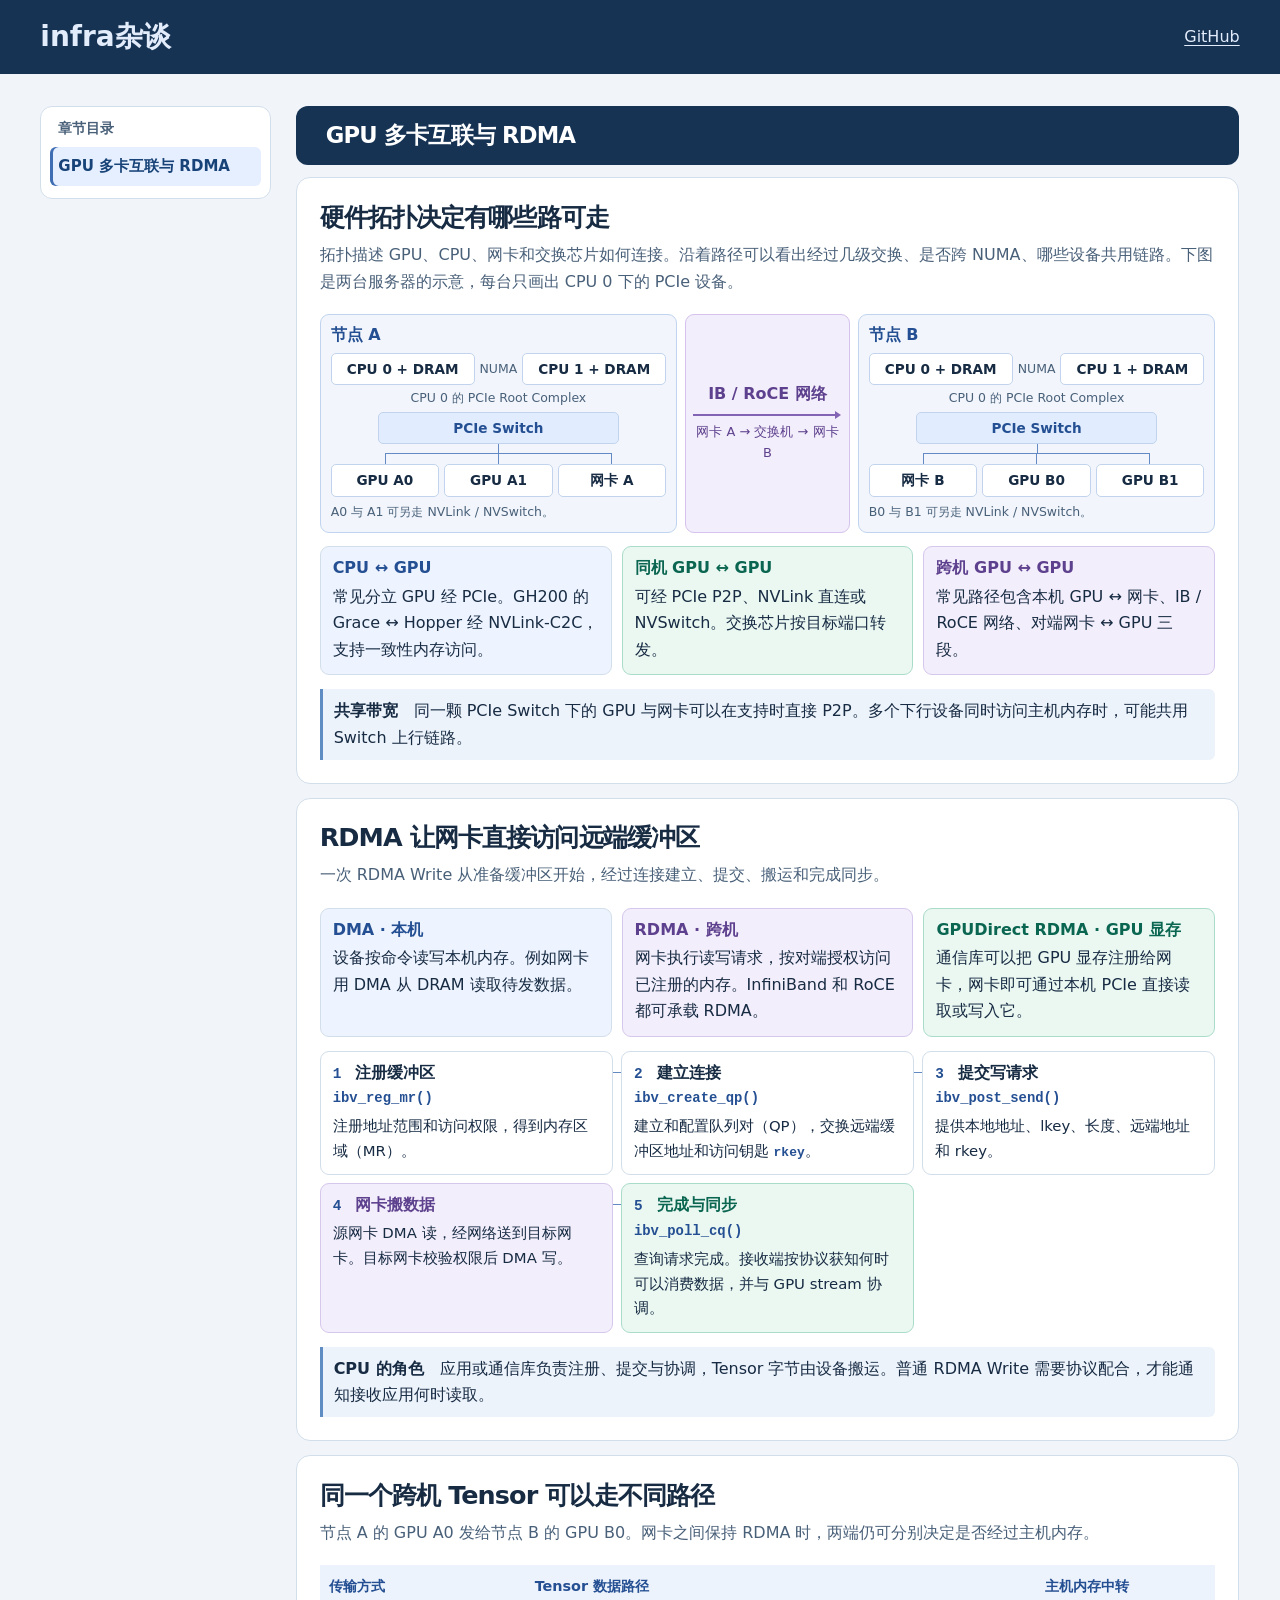
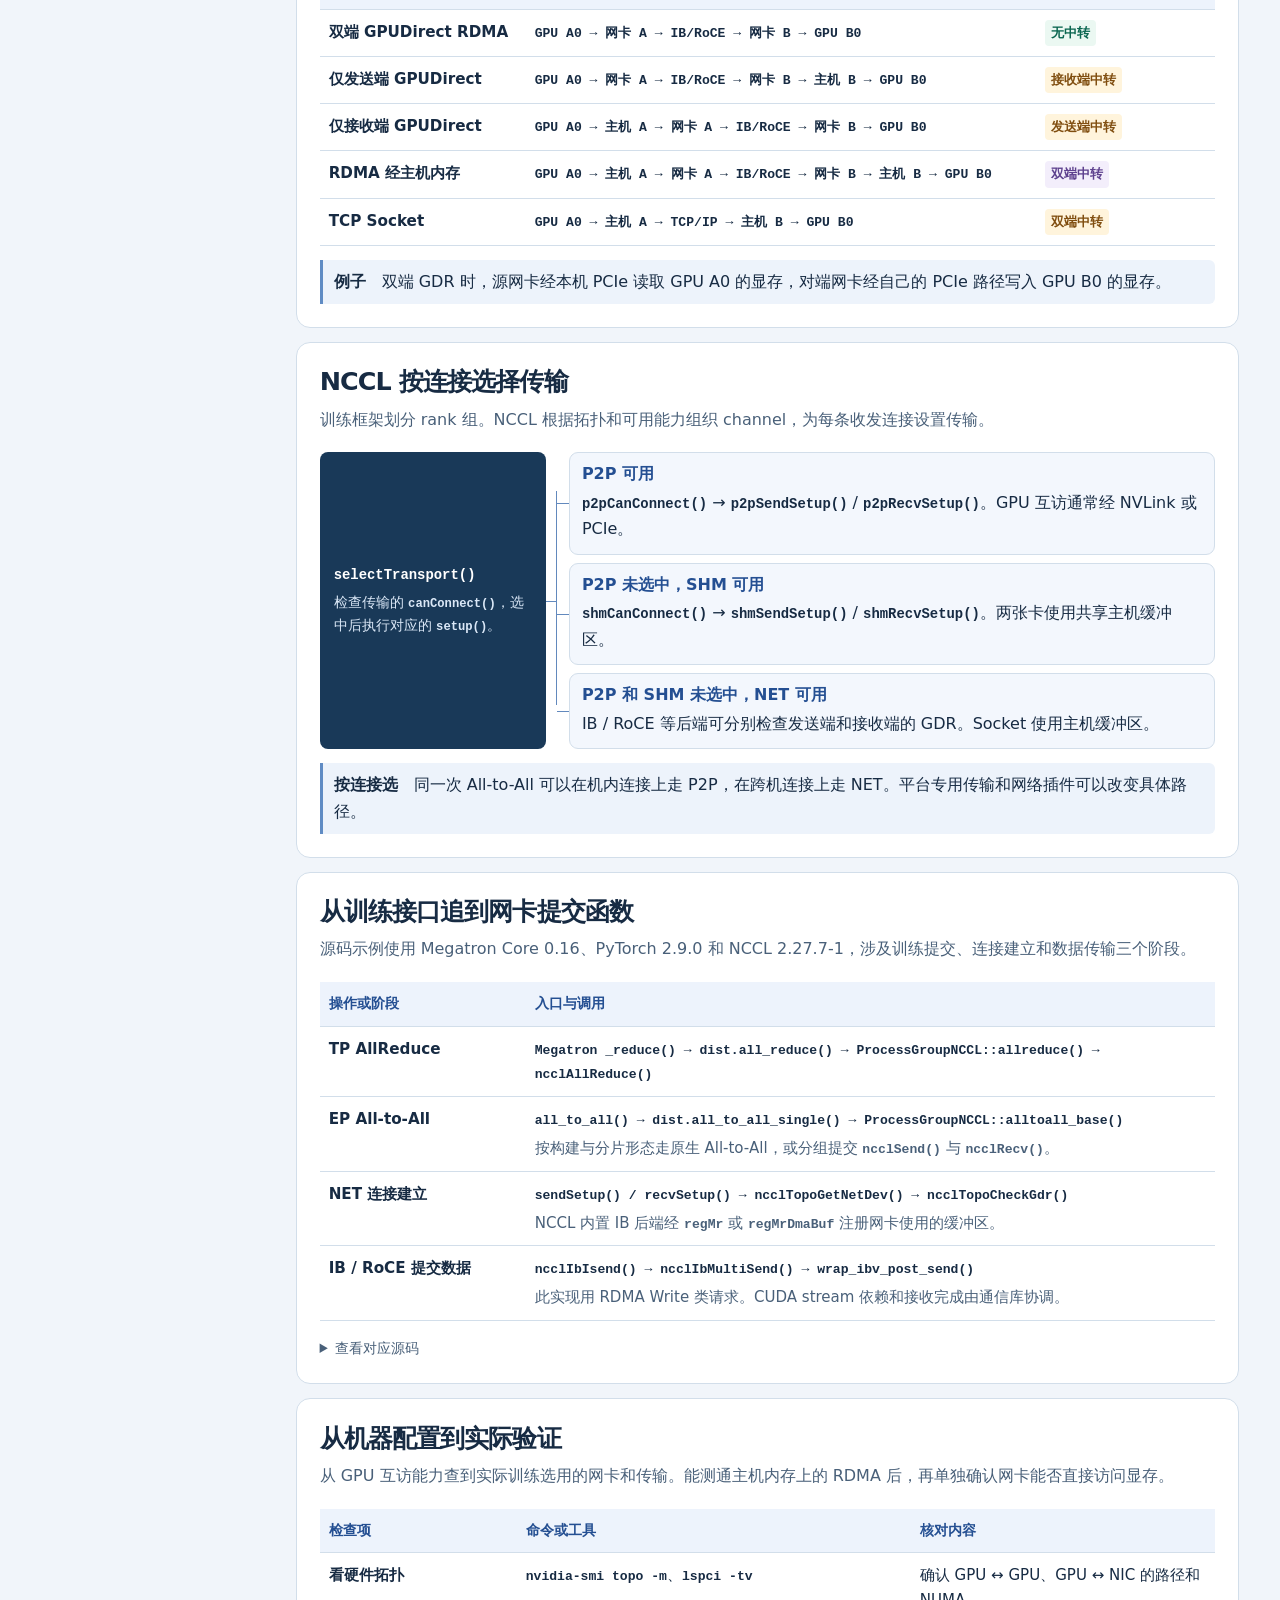
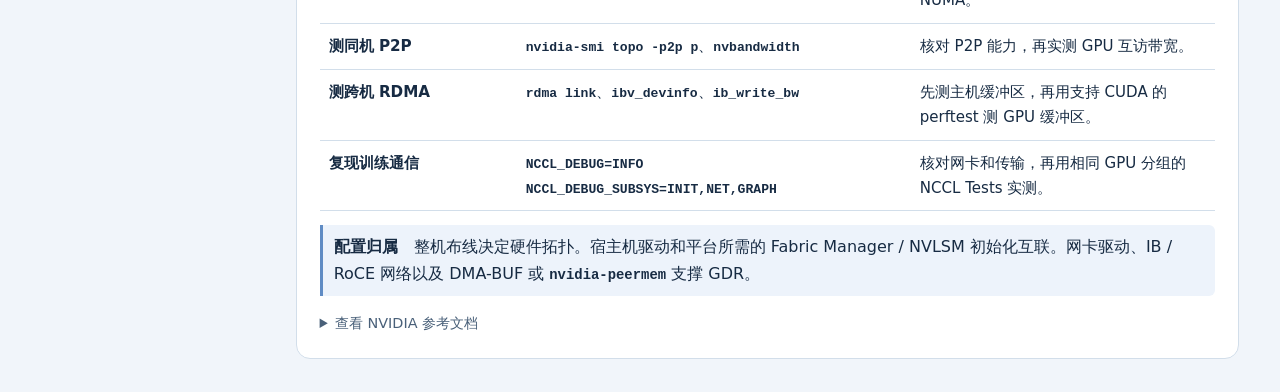
==== index.html @ 96c86335 "Rename the site to infra杂谈" ====
<!doctype html>
<html lang="zh-CN">
<head>
  <meta charset="utf-8">
  <meta name="viewport" content="width=device-width, initial-scale=1">
  <meta name="description" content="infra杂谈，涵盖大模型训练、GPU 通信和系统实现。">
  <meta name="theme-color" content="#163354">
  <title>infra杂谈</title>
  <style>
:root {
  color-scheme: light;
  --ink: #172b43;
  --muted: #496079;
  --paper: #f1f5fa;
  --line: #d2deea;
  --blue: #244f92;
  font-family: Inter, "Noto Sans CJK SC", "PingFang SC", "Microsoft YaHei", system-ui, sans-serif;
}
* { box-sizing: border-box; }
body { margin: 0; background: var(--paper); color: var(--ink); font-size: 16px; line-height: 1.65; }
a { color: var(--blue); text-underline-offset: .2em; }
a:focus-visible { outline: 3px solid #4678ca; outline-offset: 3px; border-radius: 3px; }
.site-header { background: #163354; color: white; }
.header-inner, .layout {
  max-width: 1540px;
  margin: auto;
  padding-inline: clamp(12px, 3.15vw, 52px);
}
.header-inner { display: flex; align-items: center; justify-content: space-between; gap: 12px; padding-block: 14px; }
.header-inner a { color: #e2ecfb; }
.site-name { font-size: clamp(1.2rem, 2.4vw, 1.75rem); font-weight: 750; text-decoration: none; }
.layout {
  display: grid;
  grid-template-columns: clamp(155px, 18vw, 250px) minmax(0, 1fr);
  align-items: start;
  gap: clamp(10px, 2vw, 30px);
  padding-block: clamp(14px, 2.5vw, 32px);
}
aside { position: sticky; top: 16px; min-width: 0; max-height: calc(100dvh - 32px); overflow-y: auto; }
.catalog { padding: 12px 9px; background: white; border: 1px solid var(--line); border-radius: 12px; }
.catalog h1 { color: var(--muted); font-size: .875rem; margin: 0 8px 8px; line-height: 1.4; }
.catalog ul { list-style: none; margin: 0; padding: 0; }
.catalog li + li { margin-top: 4px; }
.catalog a { display: block; padding: 7px 8px; border-radius: 6px; color: var(--ink); font-size: .94rem; font-weight: 650; text-decoration: none; overflow-wrap: anywhere; }
.catalog a:hover { background: #f0f4fa; }
.catalog a[aria-current="page"] { color: #174378; background: #e6efff; box-shadow: inset 3px 0 #3e6db3; }
main { min-width: 0; }
iframe { display: block; width: 100%; height: 75vh; min-height: 440px; border: 0; }
@media (max-width: 570px) {
  .layout { grid-template-columns: clamp(90px, 25vw, 130px) minmax(0, 1fr); gap: 8px; padding-inline: 9px; }
  .catalog { padding: 7px 4px; border-radius: 8px; }
  .catalog h1 { margin-inline: 4px; }
  .catalog a { padding-inline: 5px; font-size: .78rem; }
}
  </style>
</head>
<body>
  <header class="site-header">
    <div class="header-inner">
      <a class="site-name" href="./">infra杂谈</a>
      <a href="https://github.com/jiaqiw09">GitHub</a>
    </div>
  </header>
  <div class="layout">
    <aside>
      <nav class="catalog" aria-labelledby="catalog-title">
        <h1 id="catalog-title">章节目录</h1>
        <ul>
          <li><a href="./notes/gpu-rdma/" data-chapter="gpu-rdma" target="chapter-content">GPU 多卡互联与 RDMA</a></li>
        </ul>
      </nav>
    </aside>
    <main aria-label="章节内容">
      <iframe name="chapter-content" title="章节内容"></iframe>
      <noscript><p>选择左侧章节打开内容。</p></noscript>
    </main>
  </div>
  <script>
    const chapterLinks = [...document.querySelectorAll(".catalog a[data-chapter]")];
    const frame = document.querySelector('iframe[name="chapter-content"]');
    let displayedUrl;
    const resize = new ResizeObserver(() => {
      const body = frame.contentDocument?.body;
      if (body) {
        frame.style.height = Math.ceil(body.getBoundingClientRect().height) + "px";
      }
    });

    frame.addEventListener("load", () => {
      resize.disconnect();
      const body = frame.contentDocument?.body;
      if (body) {
        resize.observe(body);
      }
    });

    function showChapter() {
      const requested = new URLSearchParams(location.search).get("chapter");
      const selected = chapterLinks.find(link => link.dataset.chapter === requested) ?? chapterLinks[0];
      if (!selected) {
        return;
      }
      for (const link of chapterLinks) {
        if (link === selected) {
          link.setAttribute("aria-current", "page");
        } else {
          link.removeAttribute("aria-current");
        }
      }
      frame.title = selected.textContent.trim();
      if (displayedUrl !== selected.href) {
        displayedUrl = selected.href;
        frame.contentWindow.location.replace(displayedUrl);
      }
    }

    for (const link of chapterLinks) {
      link.addEventListener("click", event => {
        if (event.button !== 0 || event.altKey || event.ctrlKey || event.metaKey || event.shiftKey) {
          return;
        }
        event.preventDefault();
        const url = new URL(location.href);
        if (url.searchParams.get("chapter") !== link.dataset.chapter) {
          url.searchParams.set("chapter", link.dataset.chapter);
          history.pushState(null, "", url);
        }
        showChapter();
        window.scrollTo(0, 0);
      });
    }
    window.addEventListener("popstate", showChapter);
    showChapter();
  </script>
</body>
</html>
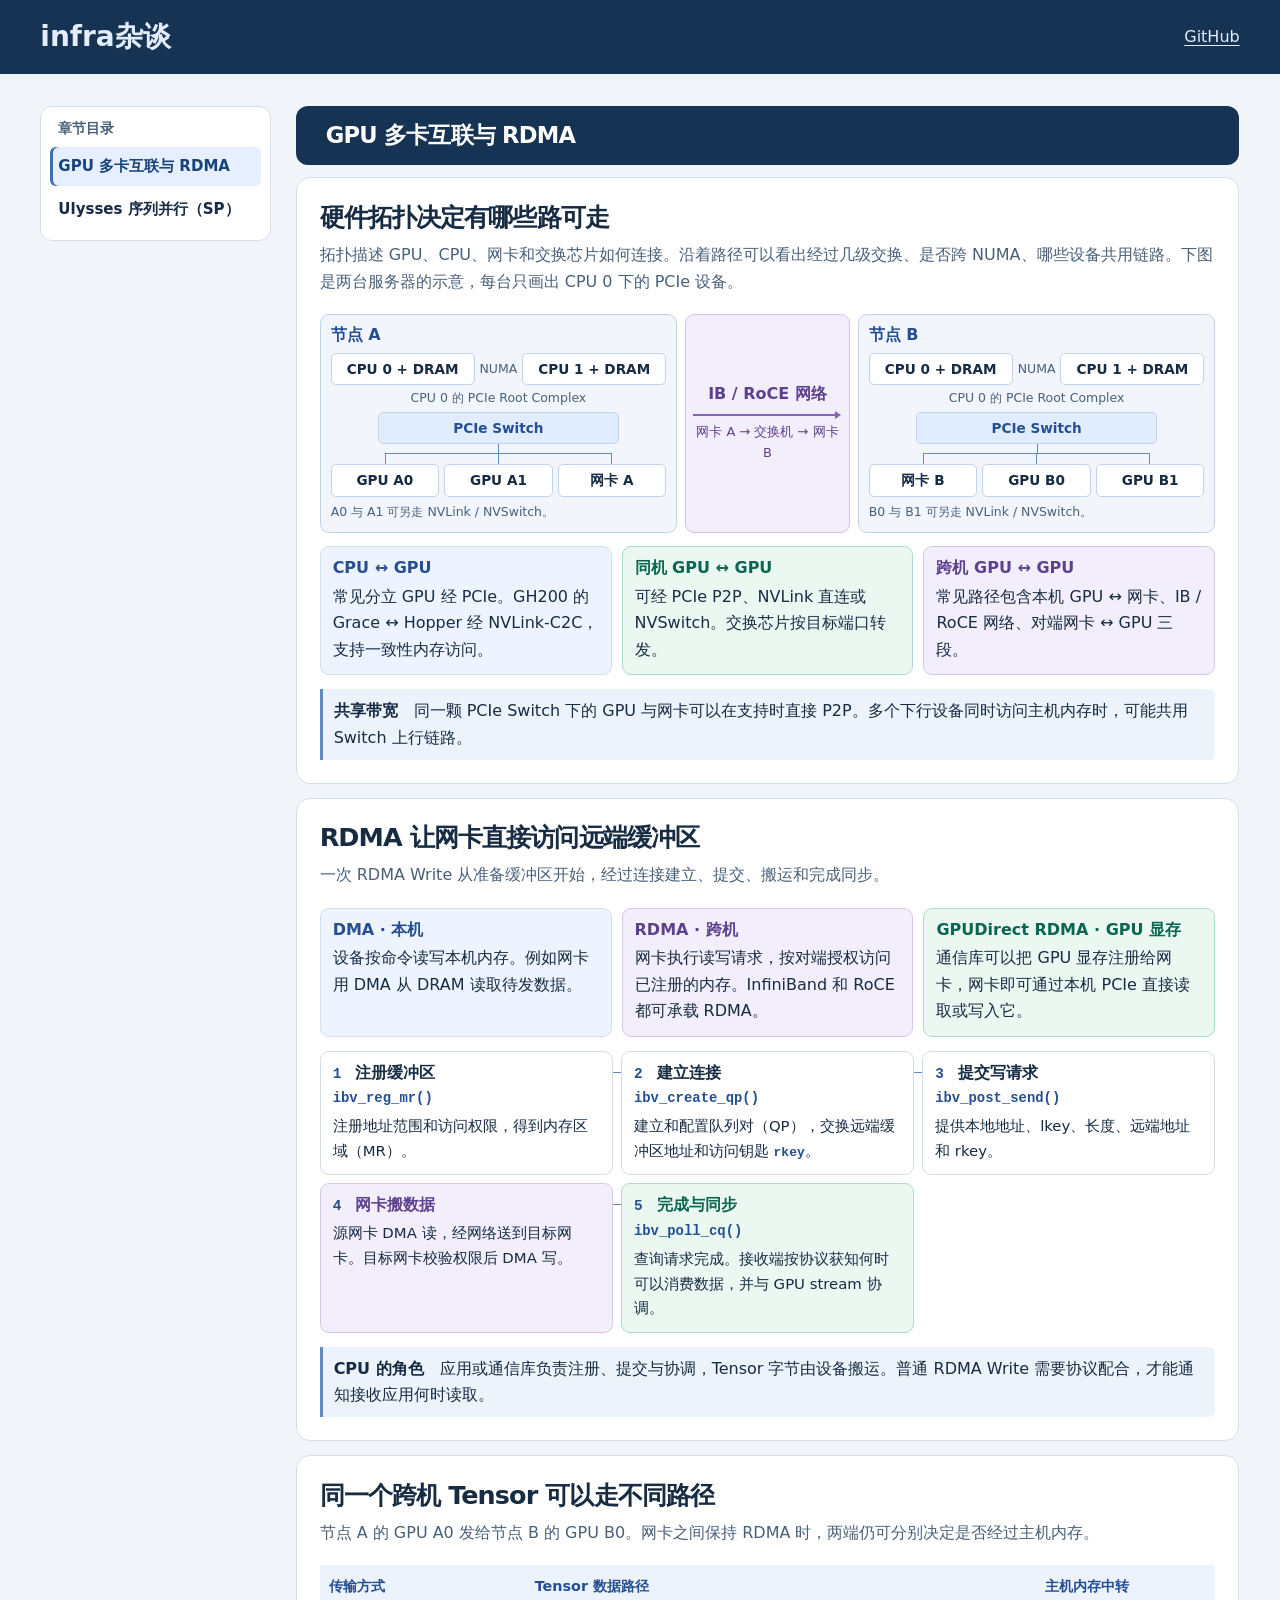
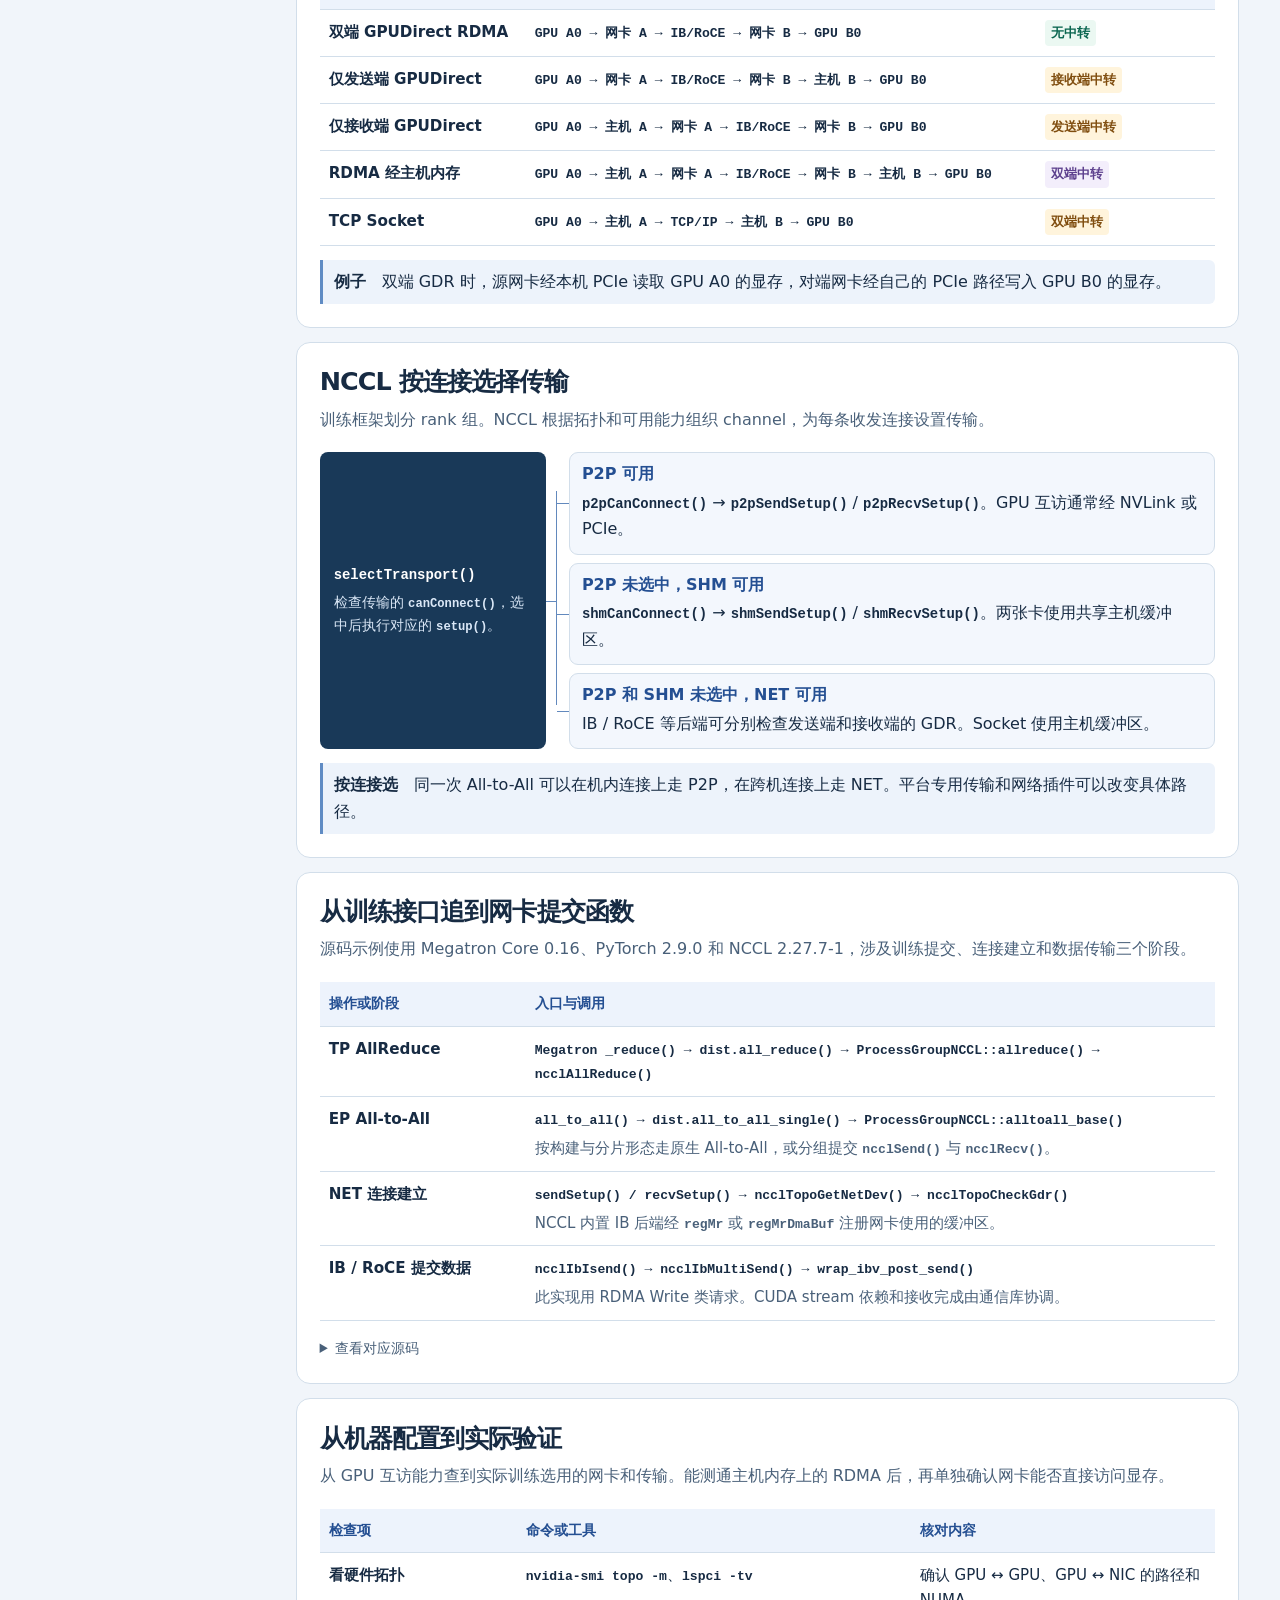
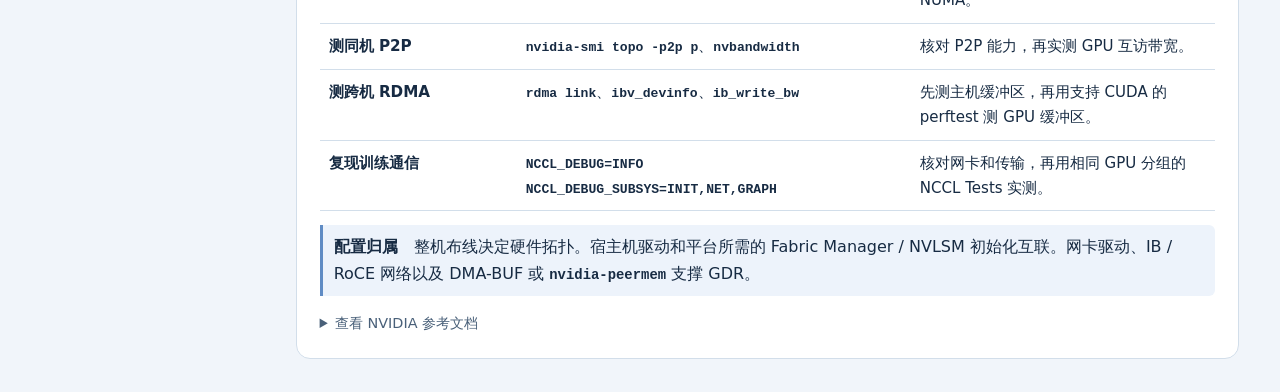
==== commit 1c2c866d: "Add Ulysses sequence parallelism flowchart" ====
--- a/index.html
+++ b/index.html
@@ -67,6 +67,7 @@
         <h1 id="catalog-title">章节目录</h1>
         <ul>
           <li><a href="./notes/gpu-rdma/" data-chapter="gpu-rdma" target="chapter-content">GPU 多卡互联与 RDMA</a></li>
+          <li><a href="./notes/ulysses-sp/" data-chapter="ulysses-sp" target="chapter-content">Ulysses 序列并行（SP）</a></li>
         </ul>
       </nav>
     </aside>
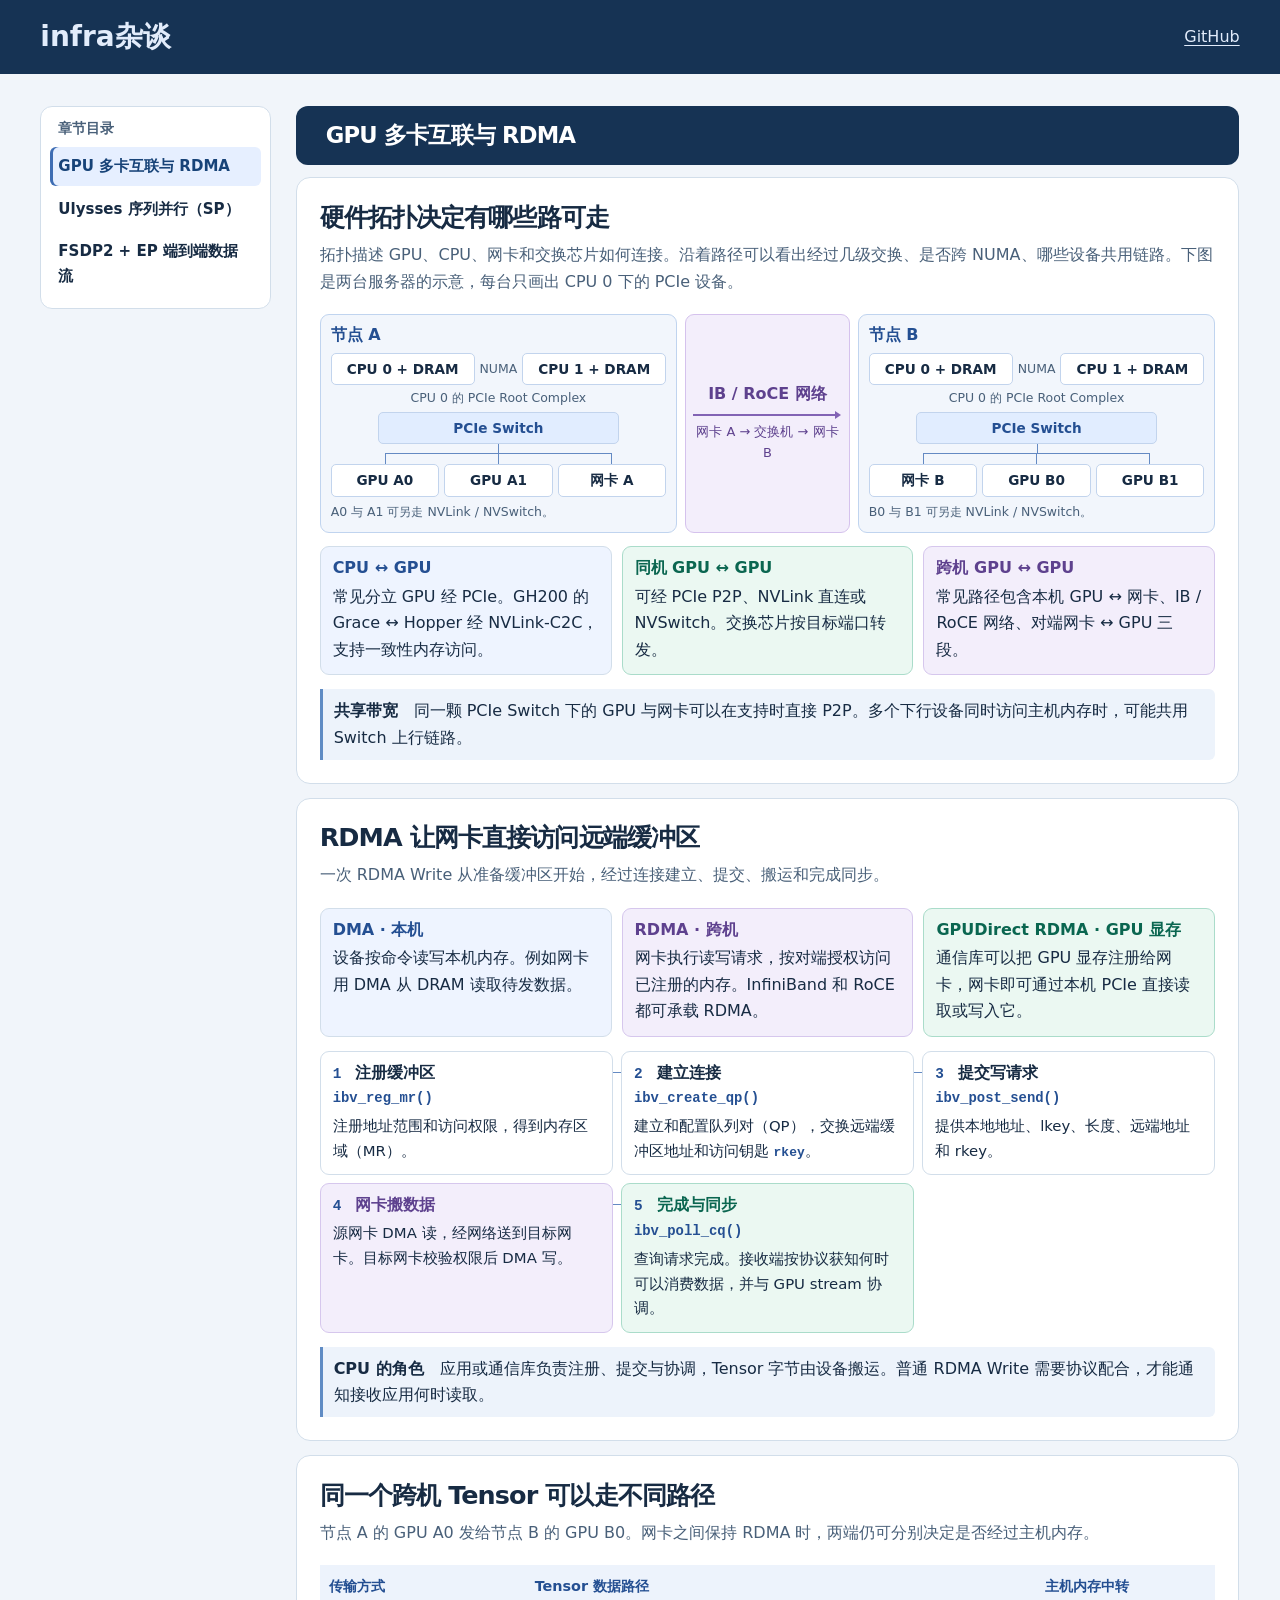
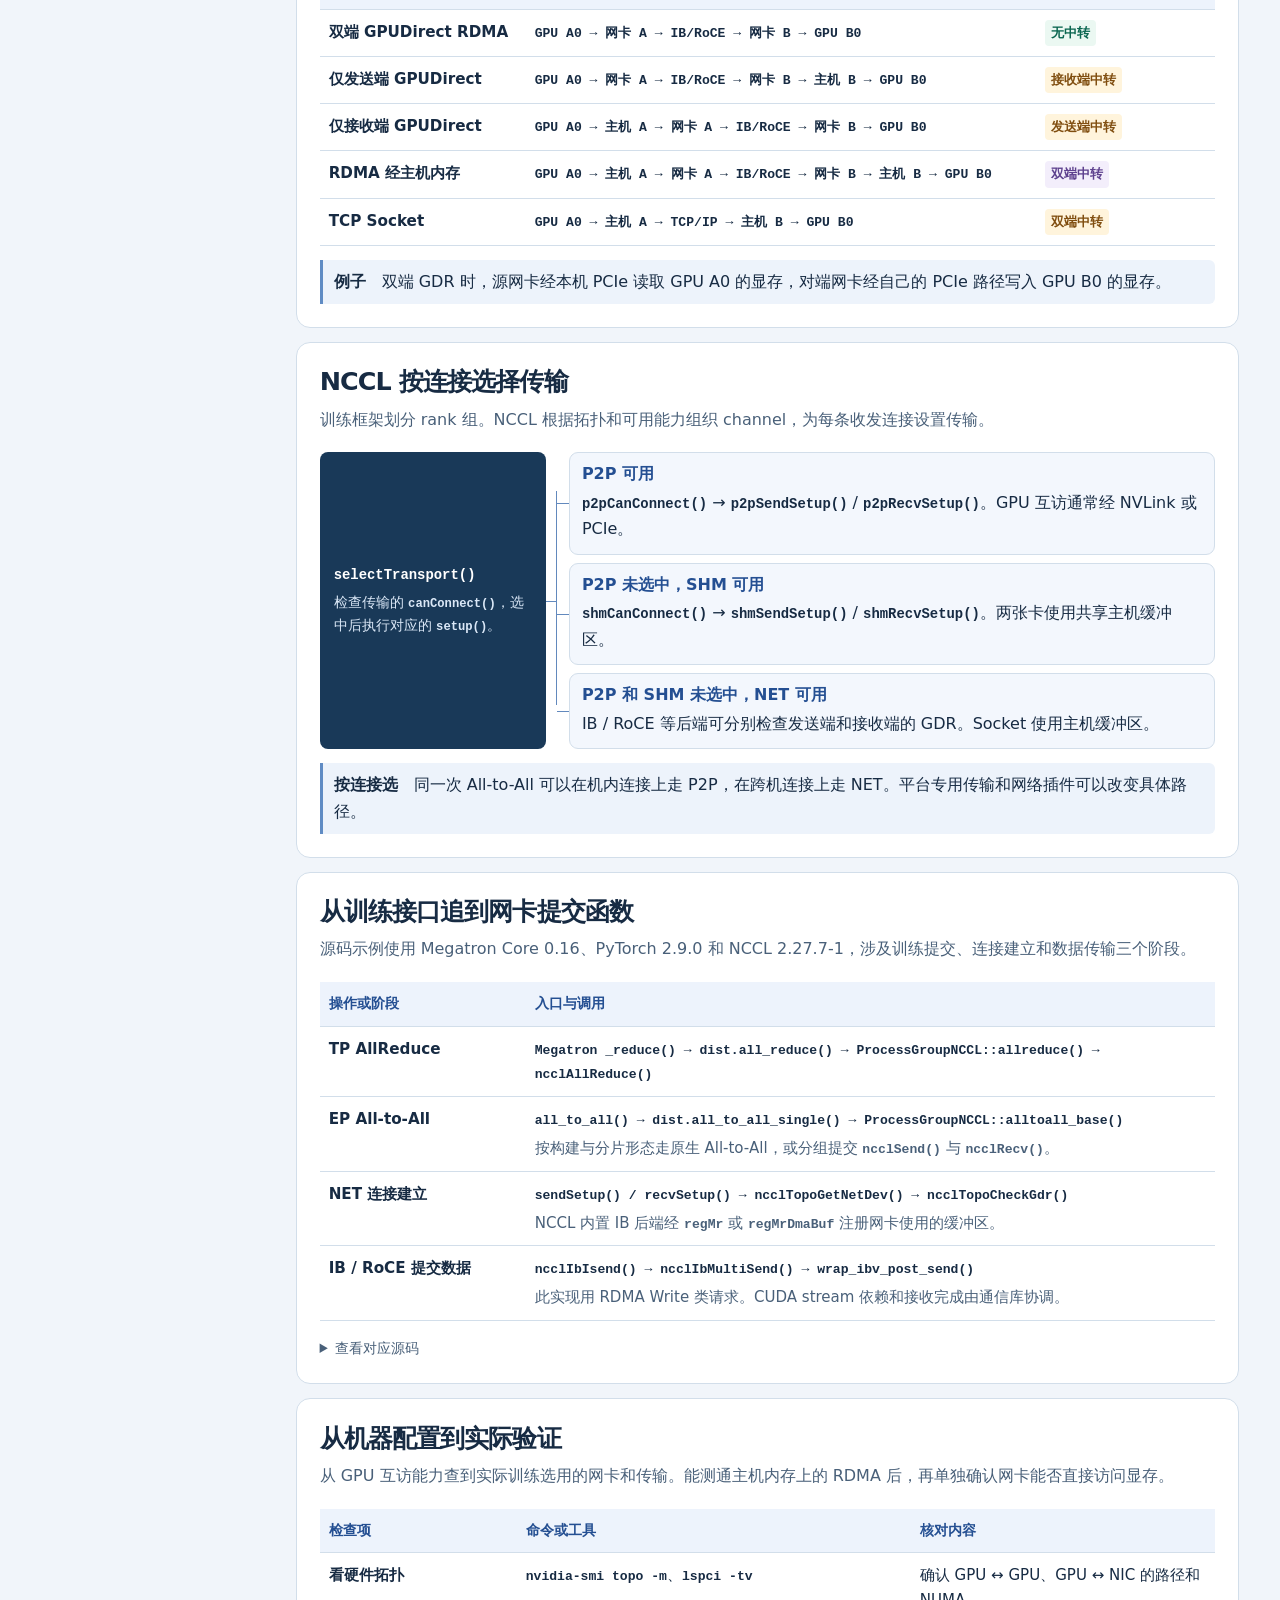
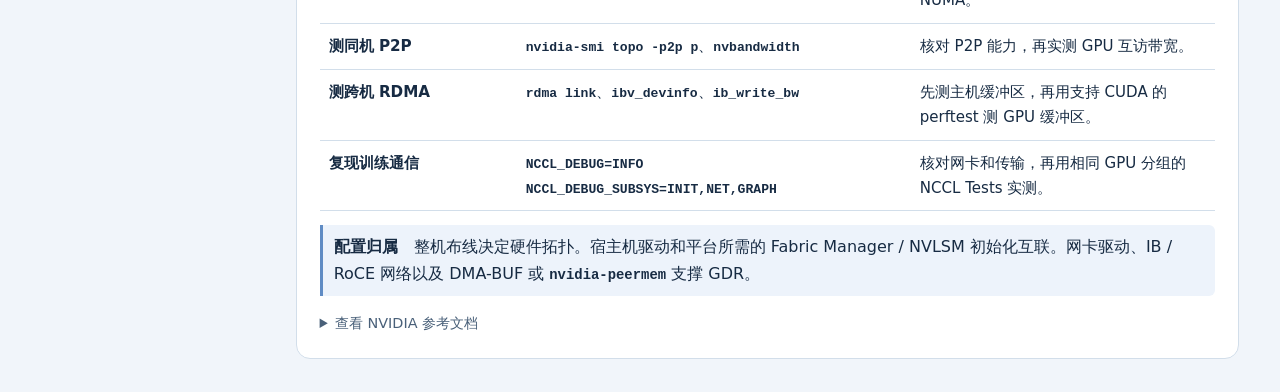
==== commit c3b31086: "Add FSDP2 and expert parallelism data flow diagram" ====
--- a/index.html
+++ b/index.html
@@ -68,6 +68,7 @@
         <ul>
           <li><a href="./notes/gpu-rdma/" data-chapter="gpu-rdma" target="chapter-content">GPU 多卡互联与 RDMA</a></li>
           <li><a href="./notes/ulysses-sp/" data-chapter="ulysses-sp" target="chapter-content">Ulysses 序列并行（SP）</a></li>
+          <li><a href="./notes/fsdp2-ep/" data-chapter="fsdp2-ep" target="chapter-content">FSDP2 + EP 端到端数据流</a></li>
         </ul>
       </nav>
     </aside>
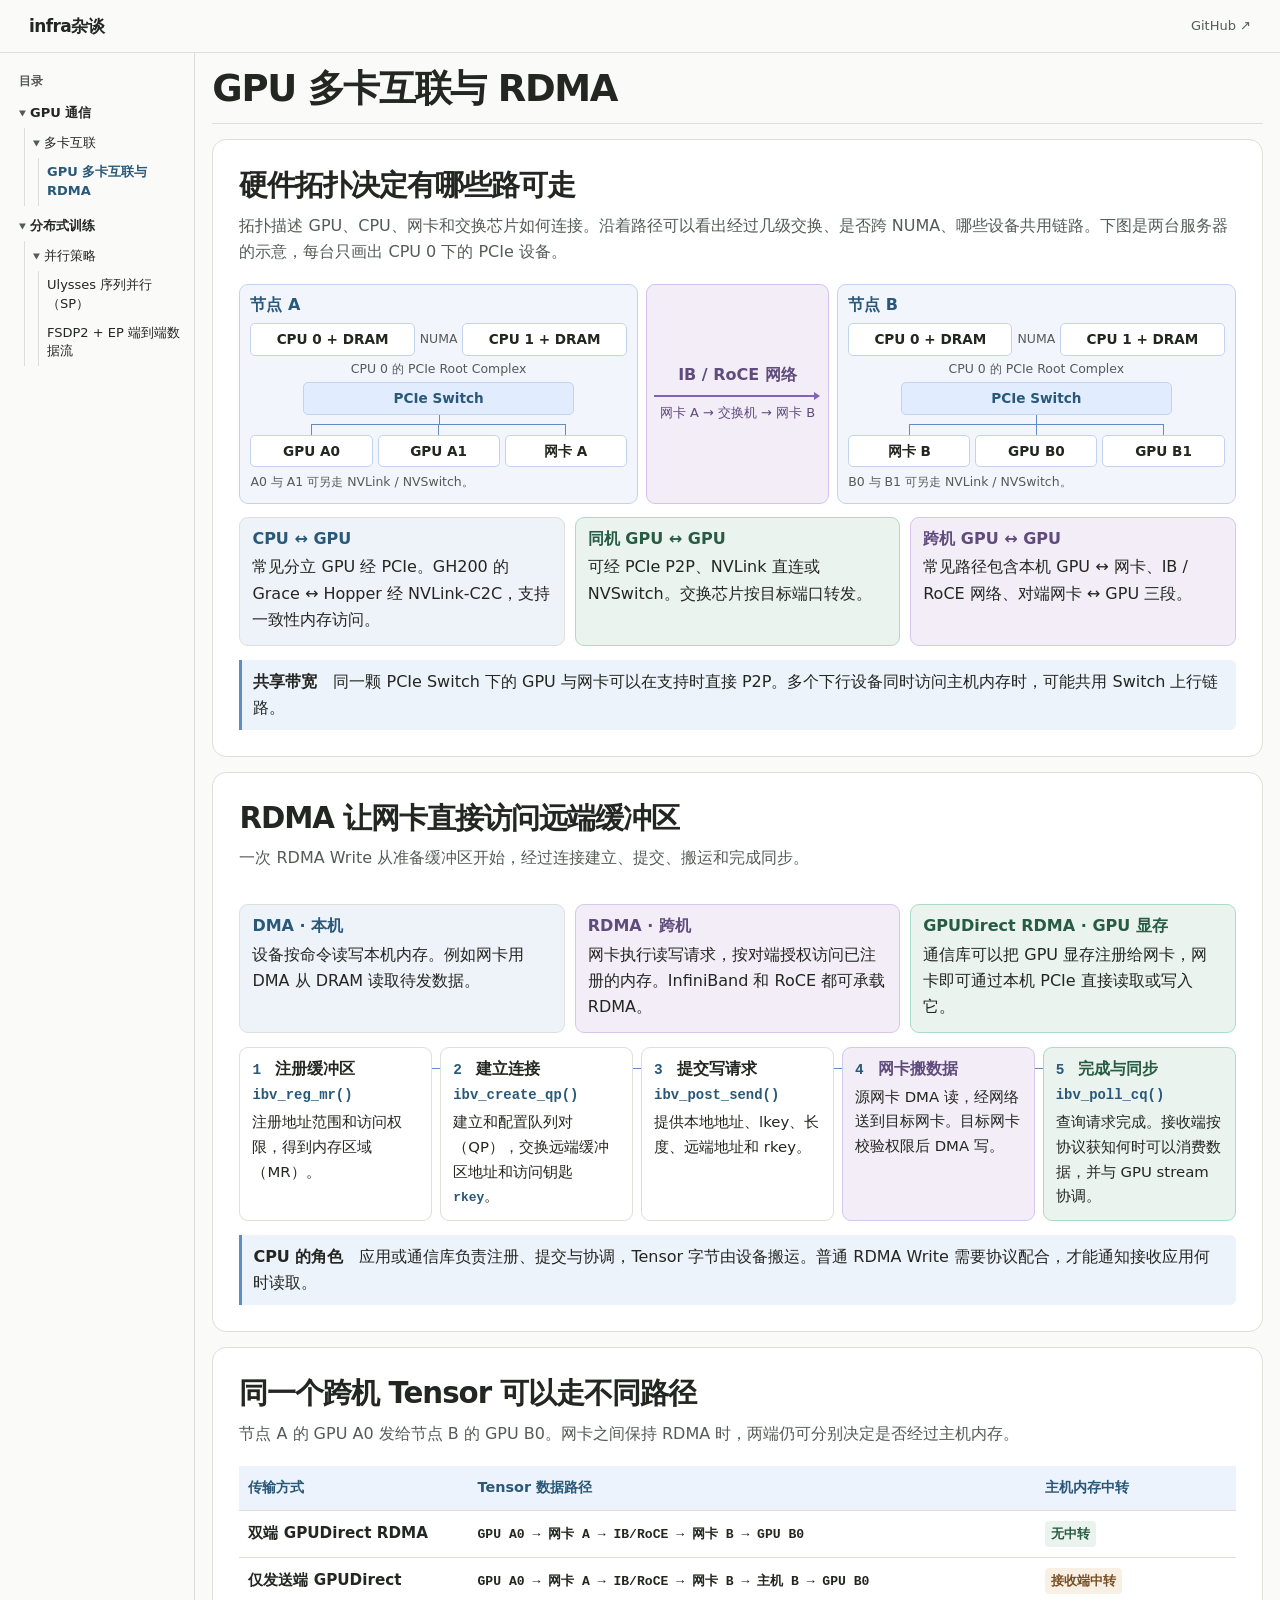
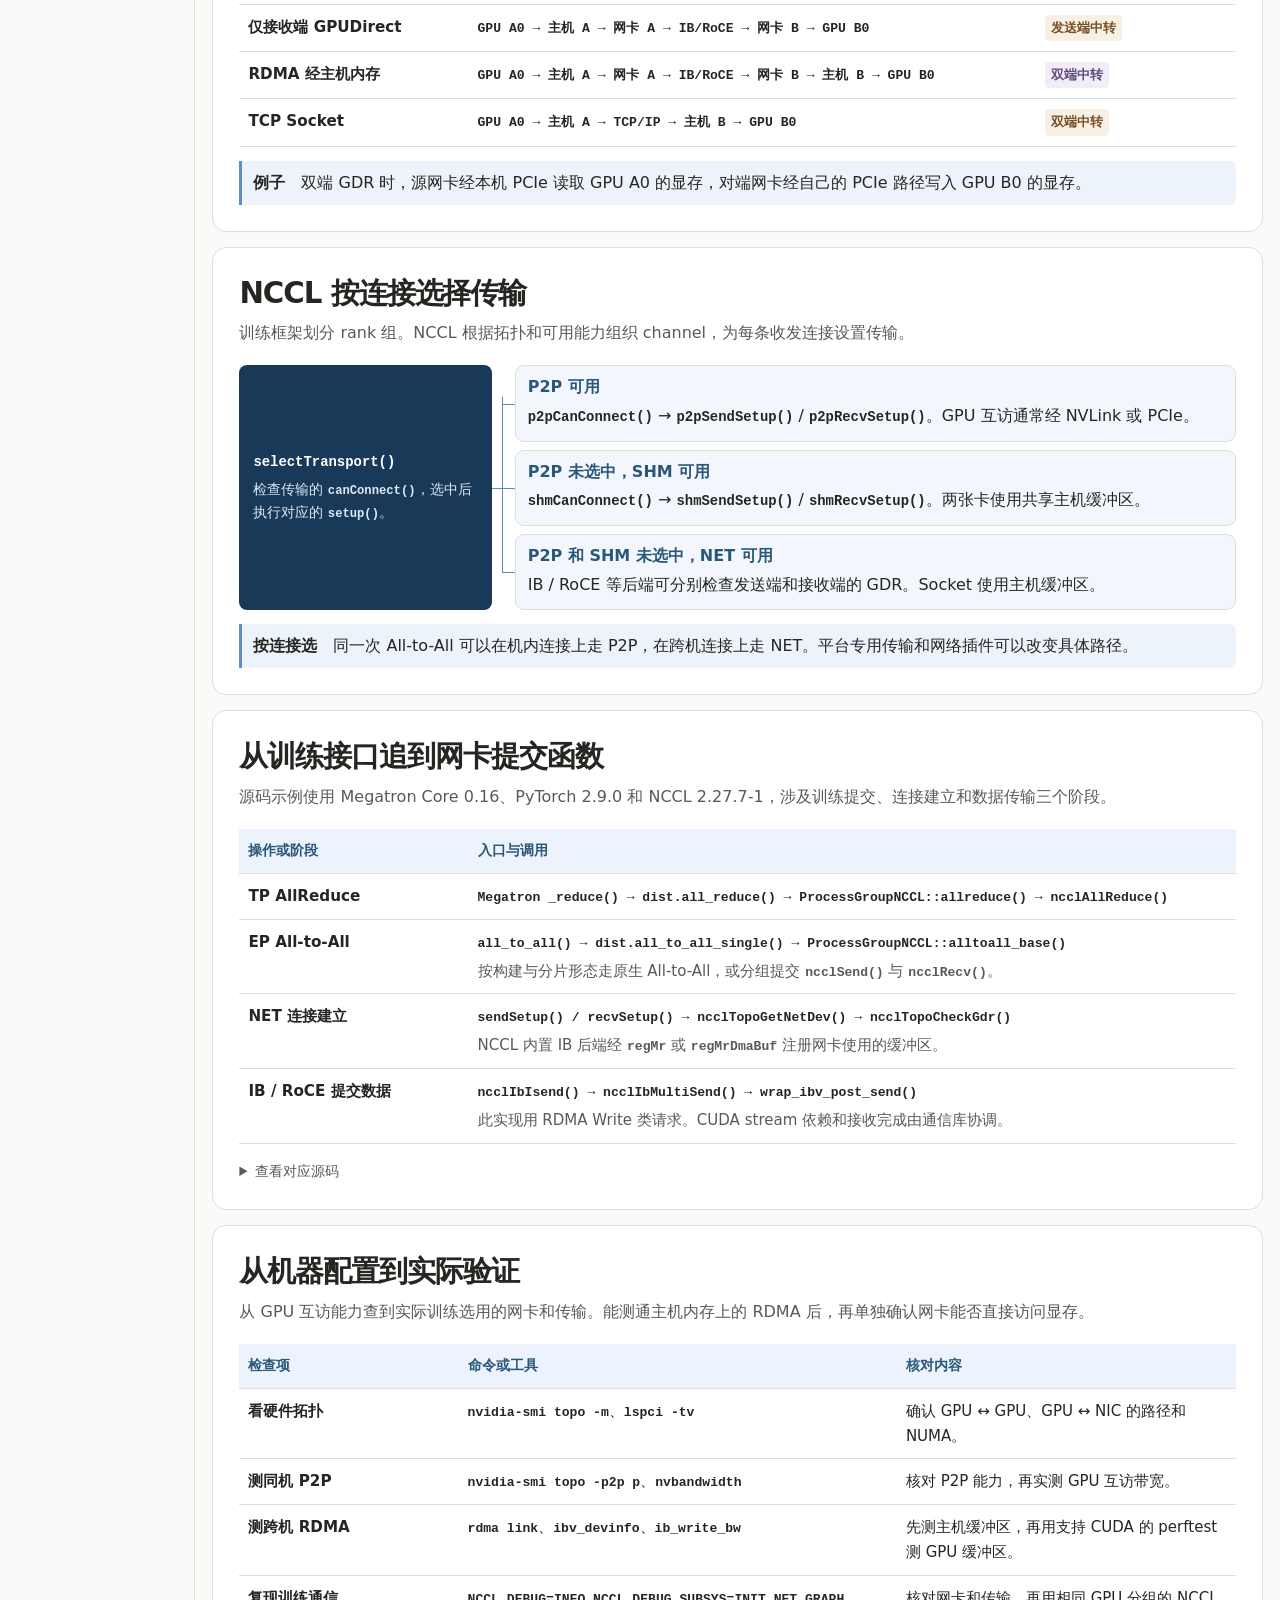
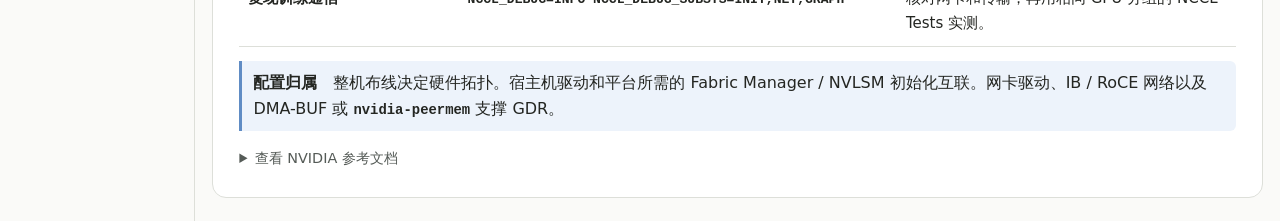
==== commit 59573e69: "Refresh the infra notes reader and diagram skill" ====
--- a/index.html
+++ b/index.html
@@ -4,83 +4,53 @@
   <meta charset="utf-8">
   <meta name="viewport" content="width=device-width, initial-scale=1">
   <meta name="description" content="infra杂谈，涵盖大模型训练、GPU 通信和系统实现。">
-  <meta name="theme-color" content="#163354">
+  <meta name="theme-color" content="#fafaf8">
   <title>infra杂谈</title>
-  <style>
-:root {
-  color-scheme: light;
-  --ink: #172b43;
-  --muted: #496079;
-  --paper: #f1f5fa;
-  --line: #d2deea;
-  --blue: #244f92;
-  font-family: Inter, "Noto Sans CJK SC", "PingFang SC", "Microsoft YaHei", system-ui, sans-serif;
-}
-* { box-sizing: border-box; }
-body { margin: 0; background: var(--paper); color: var(--ink); font-size: 16px; line-height: 1.65; }
-a { color: var(--blue); text-underline-offset: .2em; }
-a:focus-visible { outline: 3px solid #4678ca; outline-offset: 3px; border-radius: 3px; }
-.site-header { background: #163354; color: white; }
-.header-inner, .layout {
-  max-width: 1540px;
-  margin: auto;
-  padding-inline: clamp(12px, 3.15vw, 52px);
-}
-.header-inner { display: flex; align-items: center; justify-content: space-between; gap: 12px; padding-block: 14px; }
-.header-inner a { color: #e2ecfb; }
-.site-name { font-size: clamp(1.2rem, 2.4vw, 1.75rem); font-weight: 750; text-decoration: none; }
-.layout {
-  display: grid;
-  grid-template-columns: clamp(155px, 18vw, 250px) minmax(0, 1fr);
-  align-items: start;
-  gap: clamp(10px, 2vw, 30px);
-  padding-block: clamp(14px, 2.5vw, 32px);
-}
-aside { position: sticky; top: 16px; min-width: 0; max-height: calc(100dvh - 32px); overflow-y: auto; }
-.catalog { padding: 12px 9px; background: white; border: 1px solid var(--line); border-radius: 12px; }
-.catalog h1 { color: var(--muted); font-size: .875rem; margin: 0 8px 8px; line-height: 1.4; }
-.catalog ul { list-style: none; margin: 0; padding: 0; }
-.catalog li + li { margin-top: 4px; }
-.catalog a { display: block; padding: 7px 8px; border-radius: 6px; color: var(--ink); font-size: .94rem; font-weight: 650; text-decoration: none; overflow-wrap: anywhere; }
-.catalog a:hover { background: #f0f4fa; }
-.catalog a[aria-current="page"] { color: #174378; background: #e6efff; box-shadow: inset 3px 0 #3e6db3; }
-main { min-width: 0; }
-iframe { display: block; width: 100%; height: 75vh; min-height: 440px; border: 0; }
-@media (max-width: 570px) {
-  .layout { grid-template-columns: clamp(90px, 25vw, 130px) minmax(0, 1fr); gap: 8px; padding-inline: 9px; }
-  .catalog { padding: 7px 4px; border-radius: 8px; }
-  .catalog h1 { margin-inline: 4px; }
-  .catalog a { padding-inline: 5px; font-size: .78rem; }
-}
-  </style>
+  <link rel="stylesheet" href="./assets/reader.css">
 </head>
-<body>
-  <header class="site-header">
-    <div class="header-inner">
+<body class="reader-home">
+  <header class="reader-header">
+    <div class="reader-header-inner">
       <a class="site-name" href="./">infra杂谈</a>
-      <a href="https://github.com/jiaqiw09">GitHub</a>
+      <a href="https://github.com/jiaqiw09">GitHub ↗</a>
     </div>
   </header>
-  <div class="layout">
-    <aside>
-      <nav class="catalog" aria-labelledby="catalog-title">
-        <h1 id="catalog-title">章节目录</h1>
-        <ul>
-          <li><a href="./notes/gpu-rdma/" data-chapter="gpu-rdma" target="chapter-content">GPU 多卡互联与 RDMA</a></li>
-          <li><a href="./notes/ulysses-sp/" data-chapter="ulysses-sp" target="chapter-content">Ulysses 序列并行（SP）</a></li>
-          <li><a href="./notes/fsdp2-ep/" data-chapter="fsdp2-ep" target="chapter-content">FSDP2 + EP 端到端数据流</a></li>
-        </ul>
+  <div class="reader-layout">
+    <details class="reader-sidebar" open>
+      <summary class="reader-toggle">目录</summary>
+      <nav class="catalog" aria-label="文件目录">
+        <h1>目录</h1>
+        <details open>
+          <summary>GPU 通信</summary>
+          <details class="branch" open>
+            <summary>多卡互联</summary>
+            <ul class="branch">
+              <li><a href="./notes/gpu-rdma/" data-chapter="gpu-rdma" target="chapter-content" aria-current="page">GPU 多卡互联与 RDMA</a></li>
+            </ul>
+          </details>
+        </details>
+        <details open>
+          <summary>分布式训练</summary>
+          <details class="branch" open>
+            <summary>并行策略</summary>
+            <ul class="branch">
+              <li><a href="./notes/ulysses-sp/" data-chapter="ulysses-sp" target="chapter-content">Ulysses 序列并行（SP）</a></li>
+              <li><a href="./notes/fsdp2-ep/" data-chapter="fsdp2-ep" target="chapter-content">FSDP2 + EP 端到端数据流</a></li>
+            </ul>
+          </details>
+        </details>
       </nav>
-    </aside>
-    <main aria-label="章节内容">
-      <iframe name="chapter-content" title="章节内容"></iframe>
-      <noscript><p>选择左侧章节打开内容。</p></noscript>
+    </details>
+    <main class="reader-pane" aria-label="文件内容">
+      <iframe src="./notes/gpu-rdma/" name="chapter-content" title="GPU 多卡互联与 RDMA"></iframe>
     </main>
   </div>
   <script>
     const chapterLinks = [...document.querySelectorAll(".catalog a[data-chapter]")];
     const frame = document.querySelector('iframe[name="chapter-content"]');
-    let displayedUrl;
+    const sidebar = document.querySelector(".reader-sidebar");
+    const compact = matchMedia("(max-width: 890px)");
+    let displayedUrl = frame.src;
     const resize = new ResizeObserver(() => {
       const body = frame.contentDocument?.body;
       if (body) {
@@ -96,12 +66,13 @@
       }
     });
 
+    function syncSidebar() {
+      sidebar.open = !compact.matches;
+    }
+
     function showChapter() {
       const requested = new URLSearchParams(location.search).get("chapter");
       const selected = chapterLinks.find(link => link.dataset.chapter === requested) ?? chapterLinks[0];
-      if (!selected) {
-        return;
-      }
       for (const link of chapterLinks) {
         if (link === selected) {
           link.setAttribute("aria-current", "page");
@@ -128,10 +99,15 @@
           history.pushState(null, "", url);
         }
         showChapter();
+        if (compact.matches) {
+          sidebar.open = false;
+        }
         window.scrollTo(0, 0);
       });
     }
+    compact.addEventListener("change", syncSidebar);
     window.addEventListener("popstate", showChapter);
+    syncSidebar();
     showChapter();
   </script>
 </body>
--- a/assets/reader.css
+++ b/assets/reader.css
@@ -0,0 +1,138 @@
+:root {
+  color-scheme: light;
+  --reader-paper: #fafaf8;
+  --reader-ink: #242622;
+  --reader-muted: #555b57;
+  --reader-rule: #dddfd9;
+  --reader-blue: #295879;
+  --reader-blue-soft: #edf3f8;
+  --reader-green: #285b43;
+  --reader-green-soft: #eaf3ed;
+  --reader-amber: #795025;
+  --reader-amber-soft: #f8f0e4;
+  --reader-red: #873b33;
+  --reader-red-soft: #f8eeeb;
+  --reader-purple: #604b7d;
+  --reader-purple-soft: #f2edf6;
+}
+
+.reader-home {
+  margin: 0;
+  background: var(--reader-paper);
+  color: var(--reader-ink);
+  font: 15px/1.55 Inter, "Noto Sans CJK SC", "PingFang SC", "Microsoft YaHei", system-ui, sans-serif;
+}
+.reader-home *, .reader-home *::before, .reader-home *::after { box-sizing: border-box; }
+.reader-header { border-bottom: 1px solid var(--reader-rule); }
+.reader-header-inner, .reader-layout { max-width: 1540px; margin-inline: auto; }
+.reader-header-inner {
+  display: flex;
+  align-items: center;
+  justify-content: space-between;
+  min-height: 52px;
+  padding-inline: clamp(14px, 2.6vw, 29px);
+}
+.reader-header a { color: var(--reader-muted); font-size: 13px; text-decoration: none; }
+.reader-header a:hover { text-decoration: underline; }
+.reader-header .site-name { color: var(--reader-ink); font-size: 17px; font-weight: 720; letter-spacing: -.035em; }
+
+.reader-layout {
+  display: grid;
+  grid-template-columns: clamp(155px, 17%, 195px) minmax(0, 1fr);
+  align-items: stretch;
+}
+.reader-sidebar { min-width: 0; border-right: 1px solid var(--reader-rule); font-size: 13px; }
+.reader-toggle { display: none; }
+.catalog {
+  position: sticky;
+  top: 0;
+  max-height: 100dvh;
+  overflow-y: auto;
+  padding: 19px 12px 24px clamp(12px, 1.8vw, 19px);
+}
+.catalog h1 { margin: 0 0 7px; color: var(--reader-muted); font-size: 12px; font-weight: 650; }
+.catalog summary { padding-block: 5px; font-weight: 650; }
+.catalog .branch summary { font-weight: 550; }
+.reader-sidebar summary::marker { color: var(--reader-muted); font-size: .8em; }
+.catalog .branch { margin: 0 0 5px 5px; padding-left: 8px; border-left: 1px solid var(--reader-rule); }
+.catalog ul { list-style: none; }
+.catalog a {
+  display: block;
+  padding-block: 5px;
+  color: var(--reader-ink);
+  line-height: 1.45;
+  text-decoration: none;
+  overflow-wrap: anywhere;
+}
+.catalog a[aria-current="page"] { color: var(--reader-blue); font-weight: 700; }
+.catalog a:hover { text-decoration: underline; text-underline-offset: .2em; }
+.reader-home :is(a, summary):focus-visible { outline: 2px solid var(--reader-blue); outline-offset: 2px; }
+.reader-pane { min-width: 0; }
+.reader-pane iframe { display: block; width: 100%; height: 75vh; border: 0; }
+
+@media (max-width: 890px) {
+  .reader-layout { grid-template-columns: minmax(0, 1fr); }
+  .reader-sidebar { padding: 0 14px; border-right: 0; border-bottom: 1px solid var(--reader-rule); }
+  .reader-sidebar .reader-toggle { display: list-item; padding-block: 11px; font-weight: 650; }
+  .catalog { position: static; max-height: none; overflow: visible; padding: 0 0 10px; }
+  .catalog h1 { display: none; }
+}
+@media (pointer: coarse) {
+  .reader-sidebar :is(summary, a) { min-height: 44px; padding-block: 11px; }
+  .reader-header a { display: flex; align-items: center; min-height: 44px; }
+}
+
+body.reader-note {
+  --ink: var(--reader-ink);
+  --muted: var(--reader-muted);
+  --navy: #263d4c;
+  --blue: var(--reader-blue);
+  --blue-bg: var(--reader-blue-soft);
+  --green: var(--reader-green);
+  --green-bg: var(--reader-green-soft);
+  --orange: var(--reader-amber);
+  --orange-bg: var(--reader-amber-soft);
+  --amber: var(--reader-amber);
+  --amber-bg: var(--reader-amber-soft);
+  --red: var(--reader-red);
+  --red-bg: var(--reader-red-soft);
+  --purple: var(--reader-purple);
+  --purple-bg: var(--reader-purple-soft);
+  --line: var(--reader-rule);
+  max-width: 1500px;
+  margin: 0 auto;
+  padding: 14px clamp(12px, 1.6vw, 18px) 22px;
+  background: var(--reader-paper);
+  overflow-wrap: anywhere;
+}
+.reader-note.reader-rdma > main, .reader-note > main { max-width: none; margin: 0; padding: 0; }
+.reader-note > .site-header, .reader-note > main > header {
+  margin: 0 0 15px;
+  padding: 0 0 12px;
+  border: 0;
+  border-bottom: 1px solid var(--reader-rule);
+  border-radius: 0;
+  background: transparent;
+  color: var(--reader-ink);
+}
+.reader-note .header-inner { padding: 0; }
+.reader-note .site-header a { color: var(--reader-blue); white-space: normal; }
+.reader-note :is(.site-header, main > header) h1 {
+  font-size: clamp(25px, 3.8vw, 37px);
+  line-height: 1.2;
+  text-align: left;
+  letter-spacing: -.035em;
+}
+.reader-note .chapter + .chapter { margin-top: 15px; }
+.reader-note .stage-heading { background: #f4f5f2; border-color: var(--reader-rule); color: var(--reader-ink); }
+
+.diagram-scroll { min-width: 0; overflow-x: auto; overscroll-behavior-x: contain; }
+.diagram-scroll > * { min-width: var(--diagram-width, 740px); }
+.reader-rdma .diagram-scroll { --diagram-width: 660px; }
+.reader-rdma .diagram-scroll:has(> .steps) { --diagram-width: 740px; }
+
+@media print {
+  body.reader-note { padding: 0; background: #fff; }
+  .diagram-scroll { overflow: visible; }
+  .diagram-scroll > * { min-width: 0; }
+}
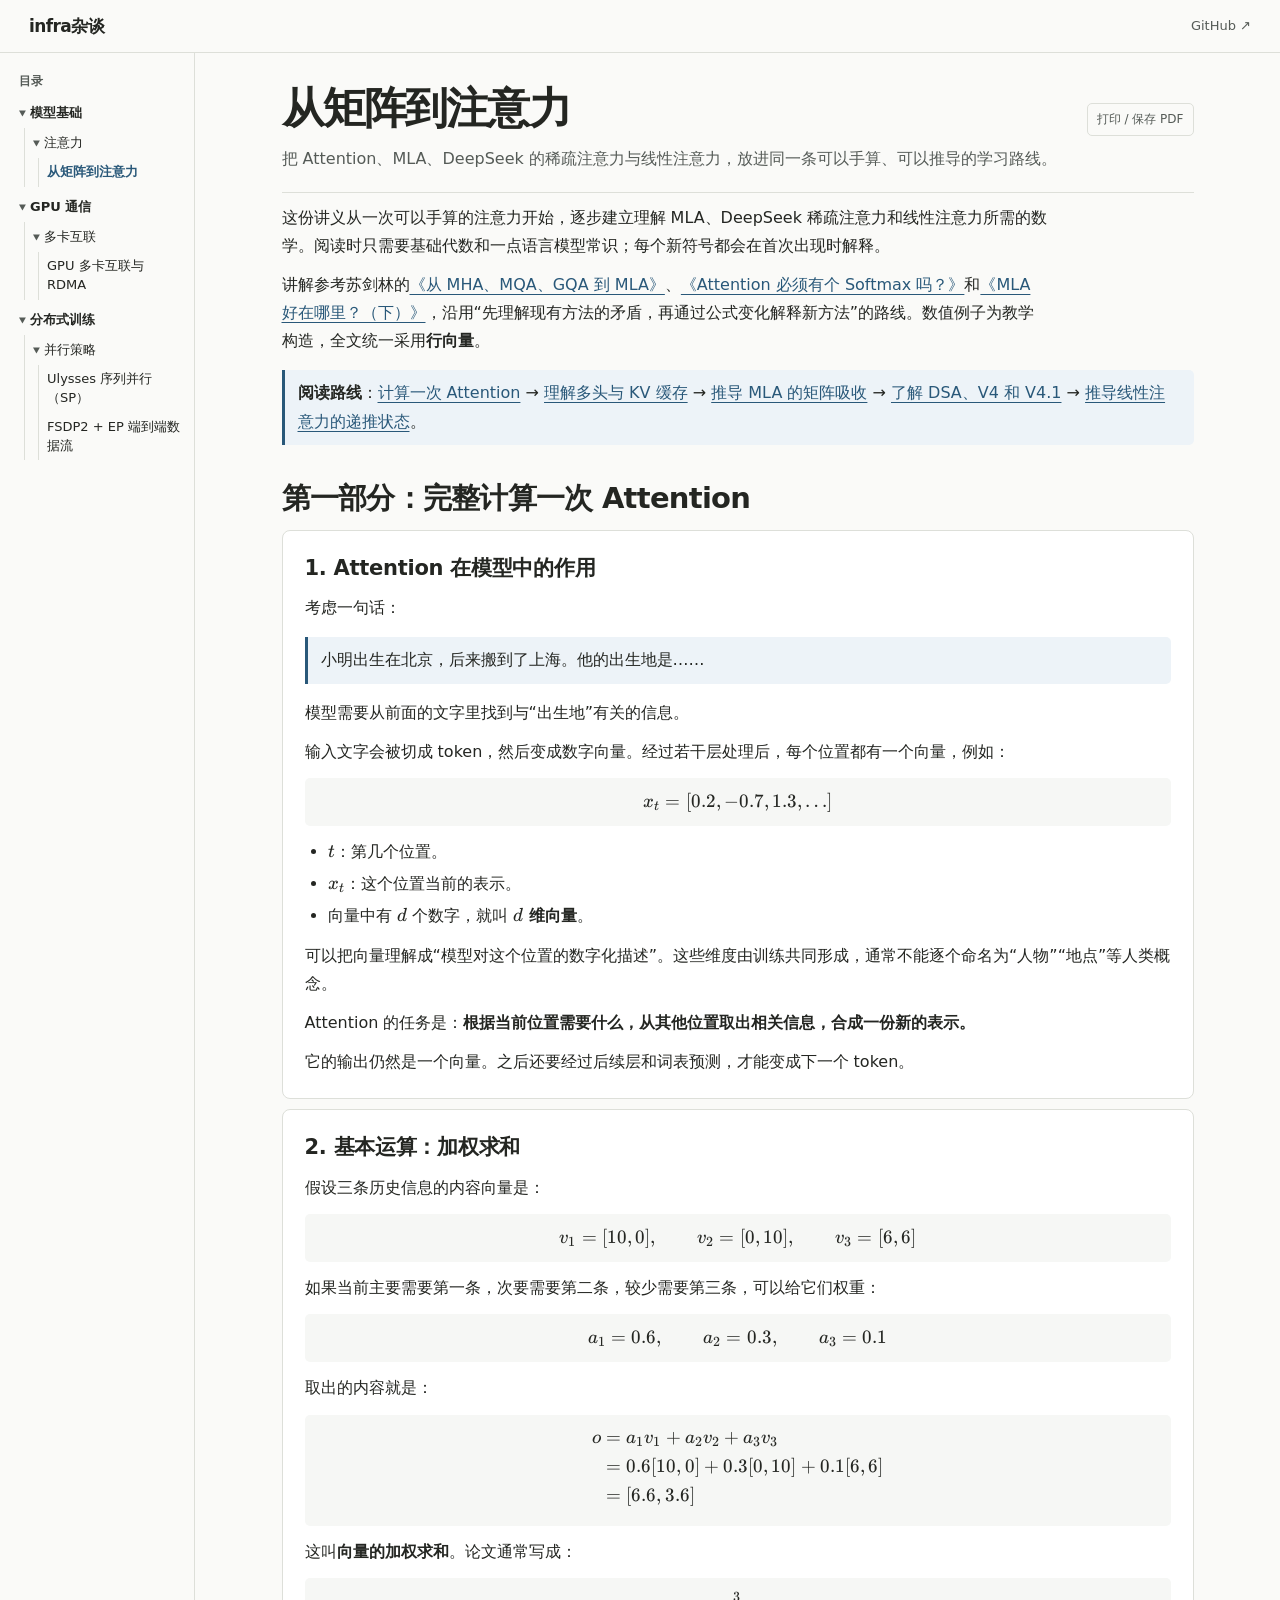
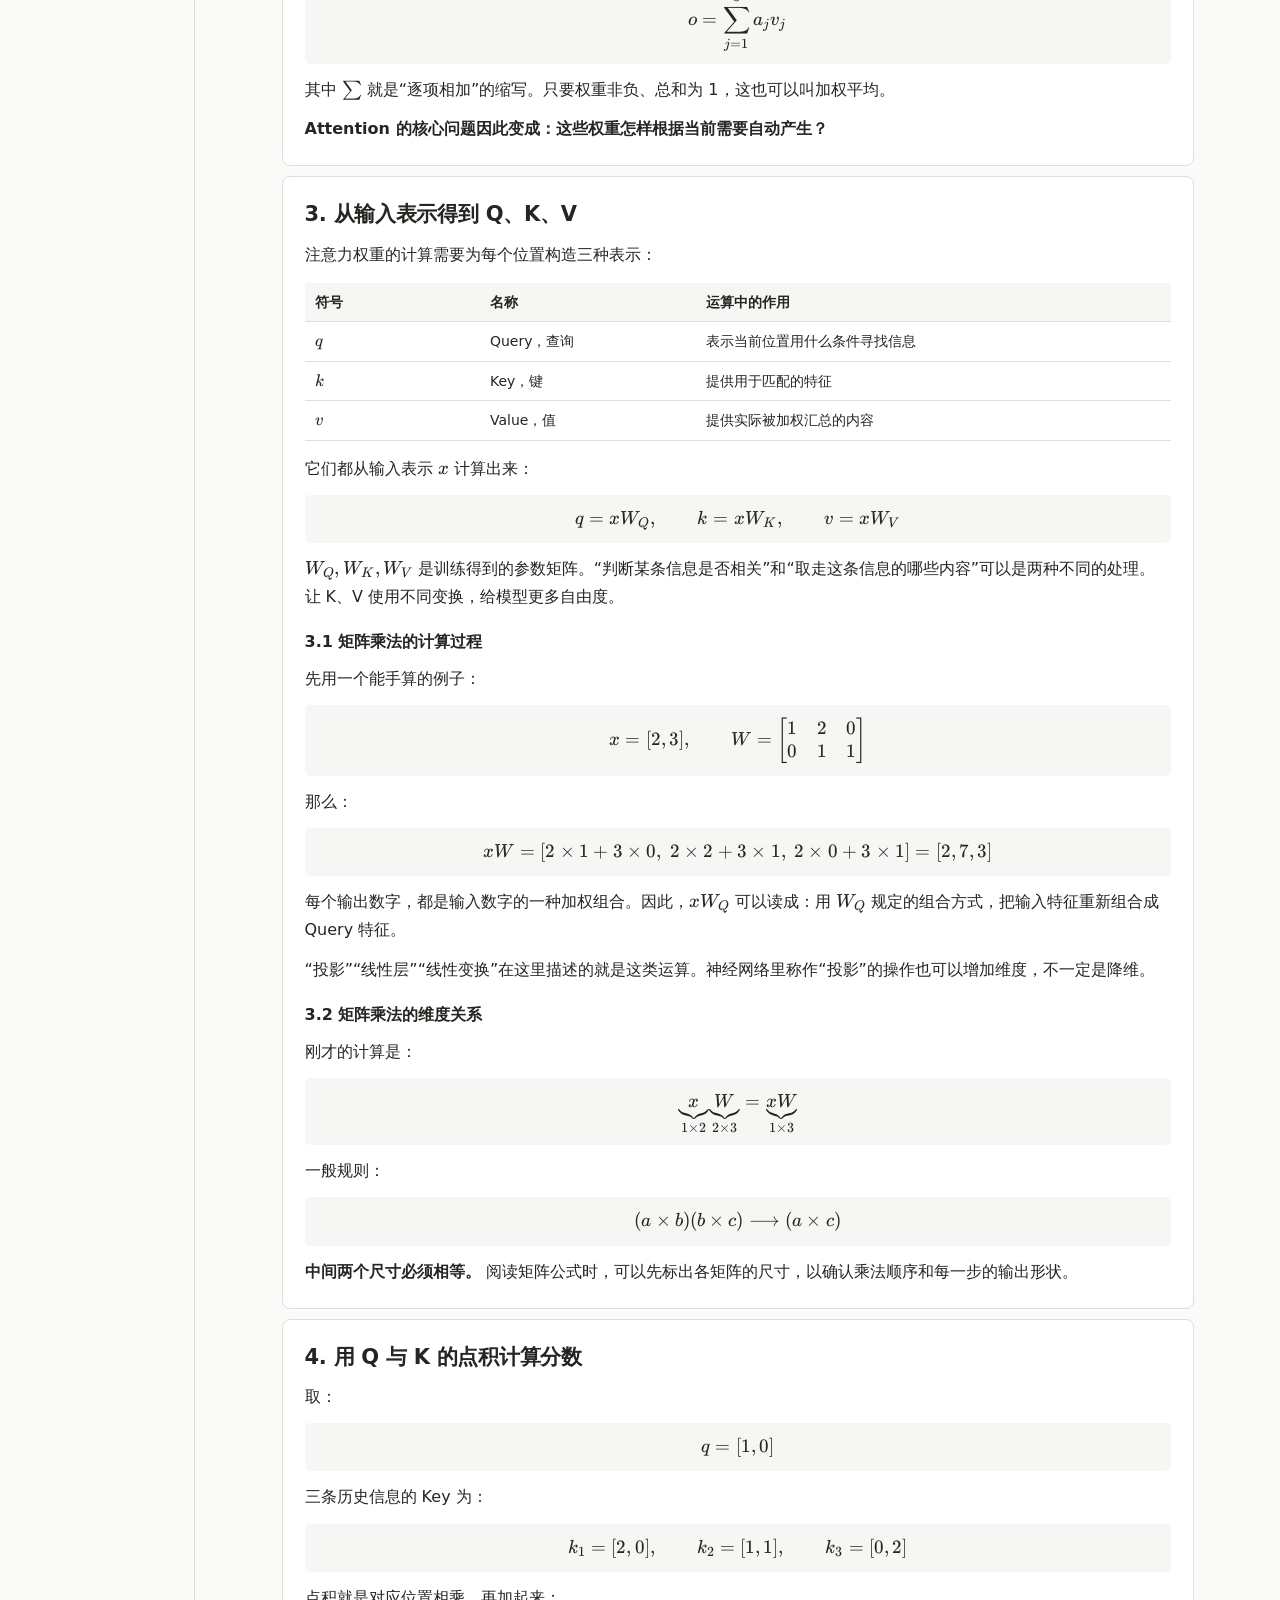
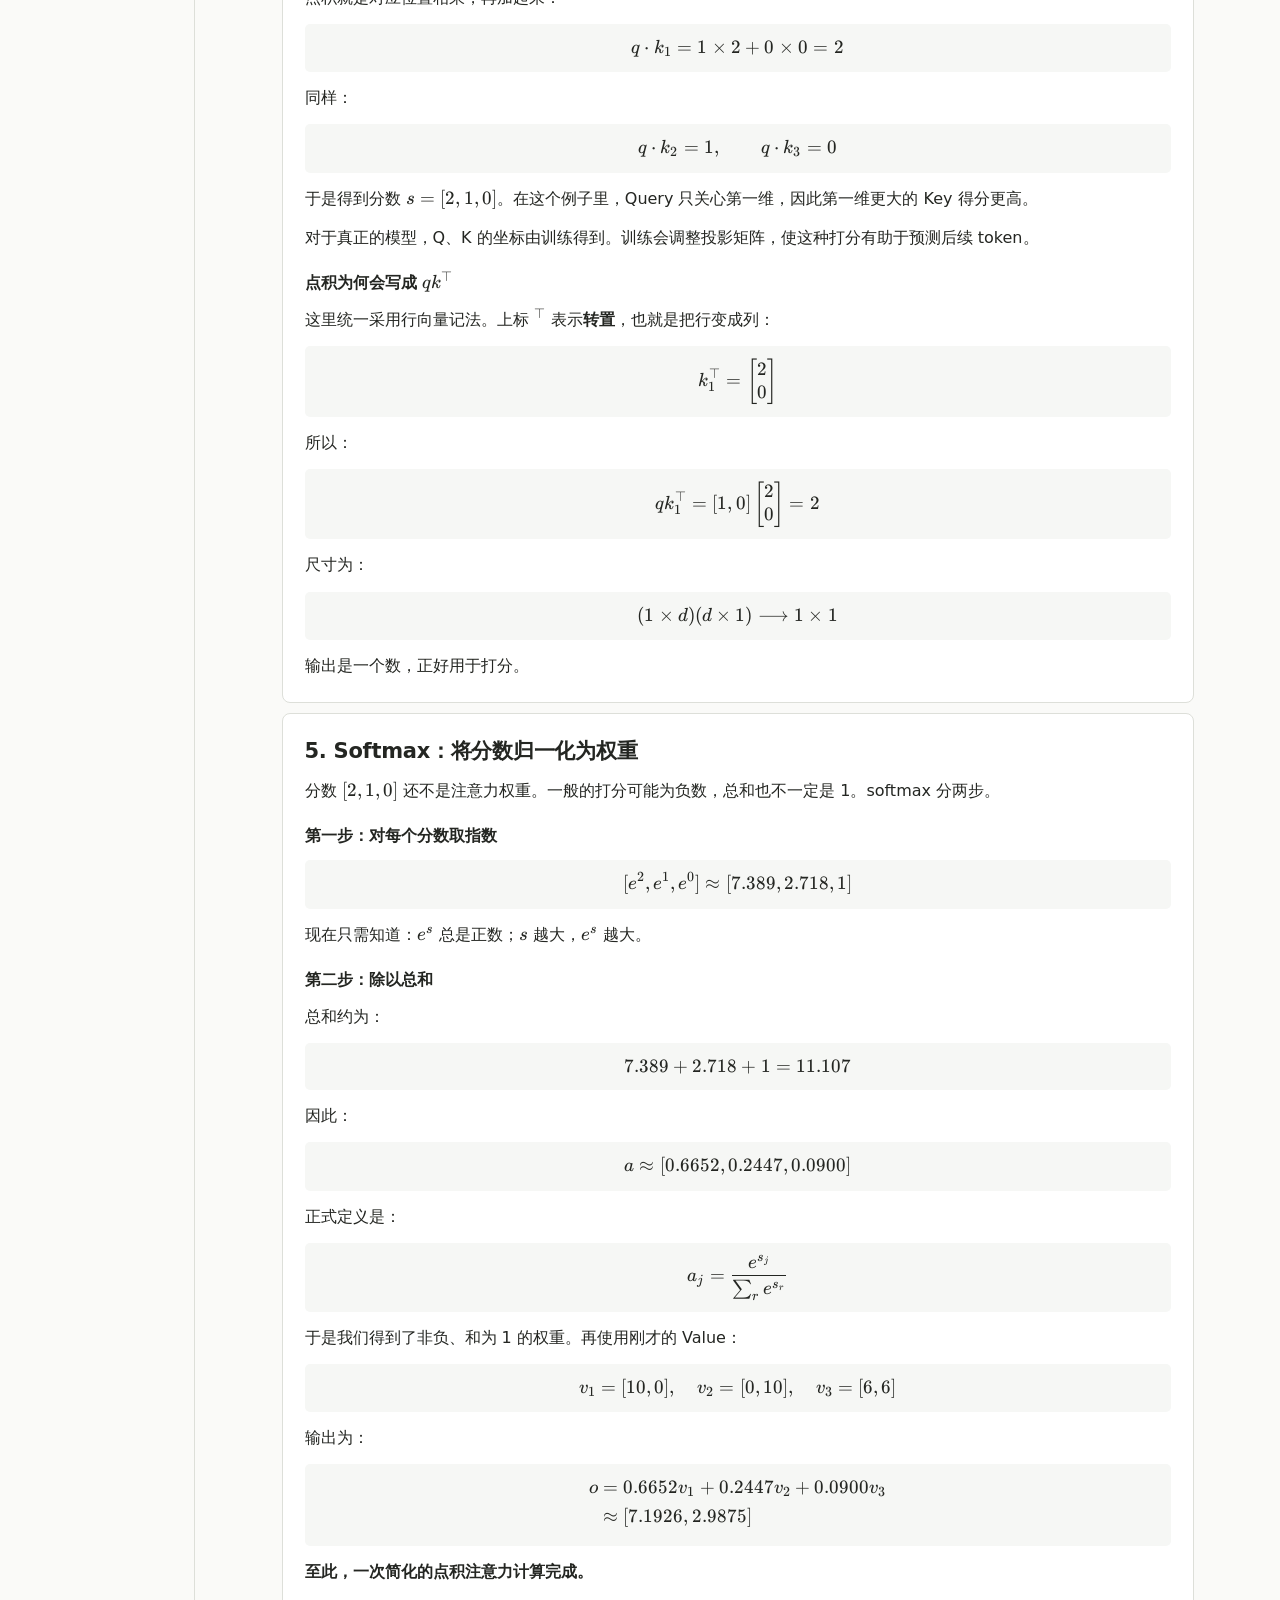
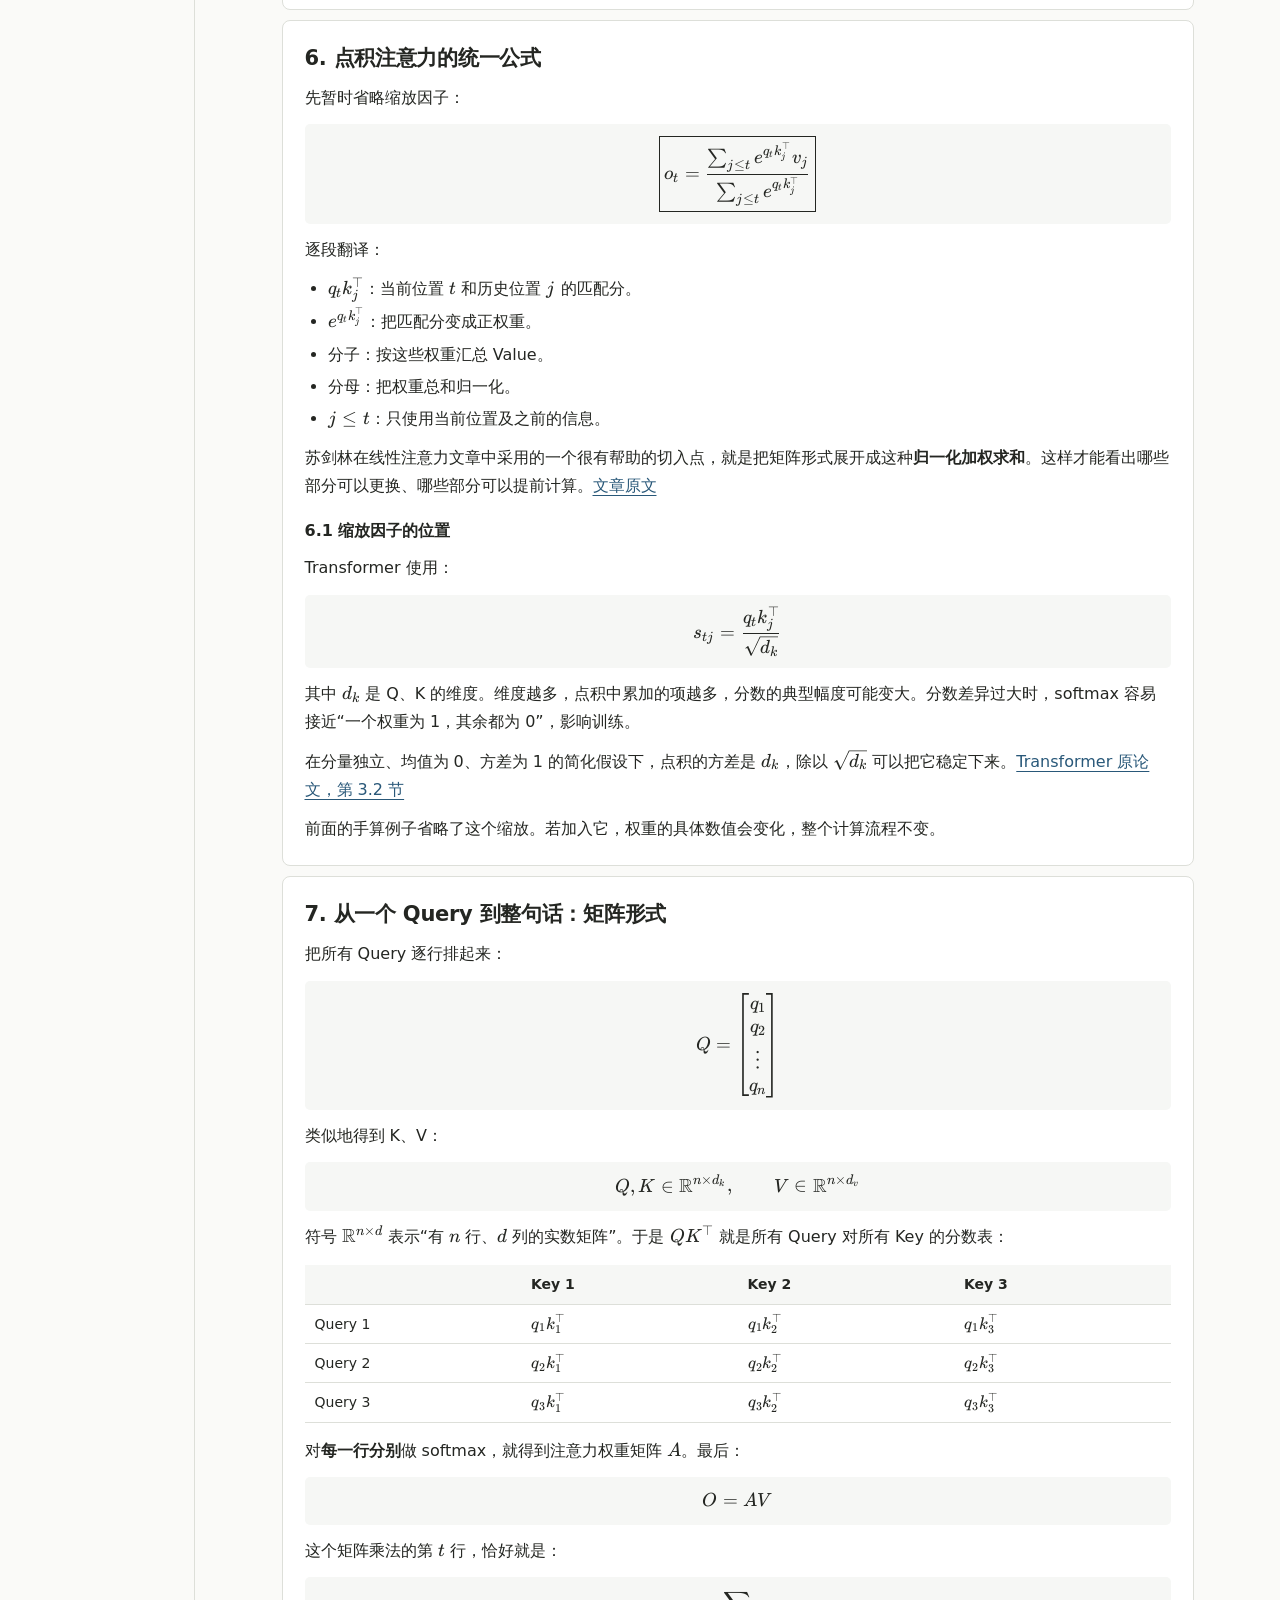
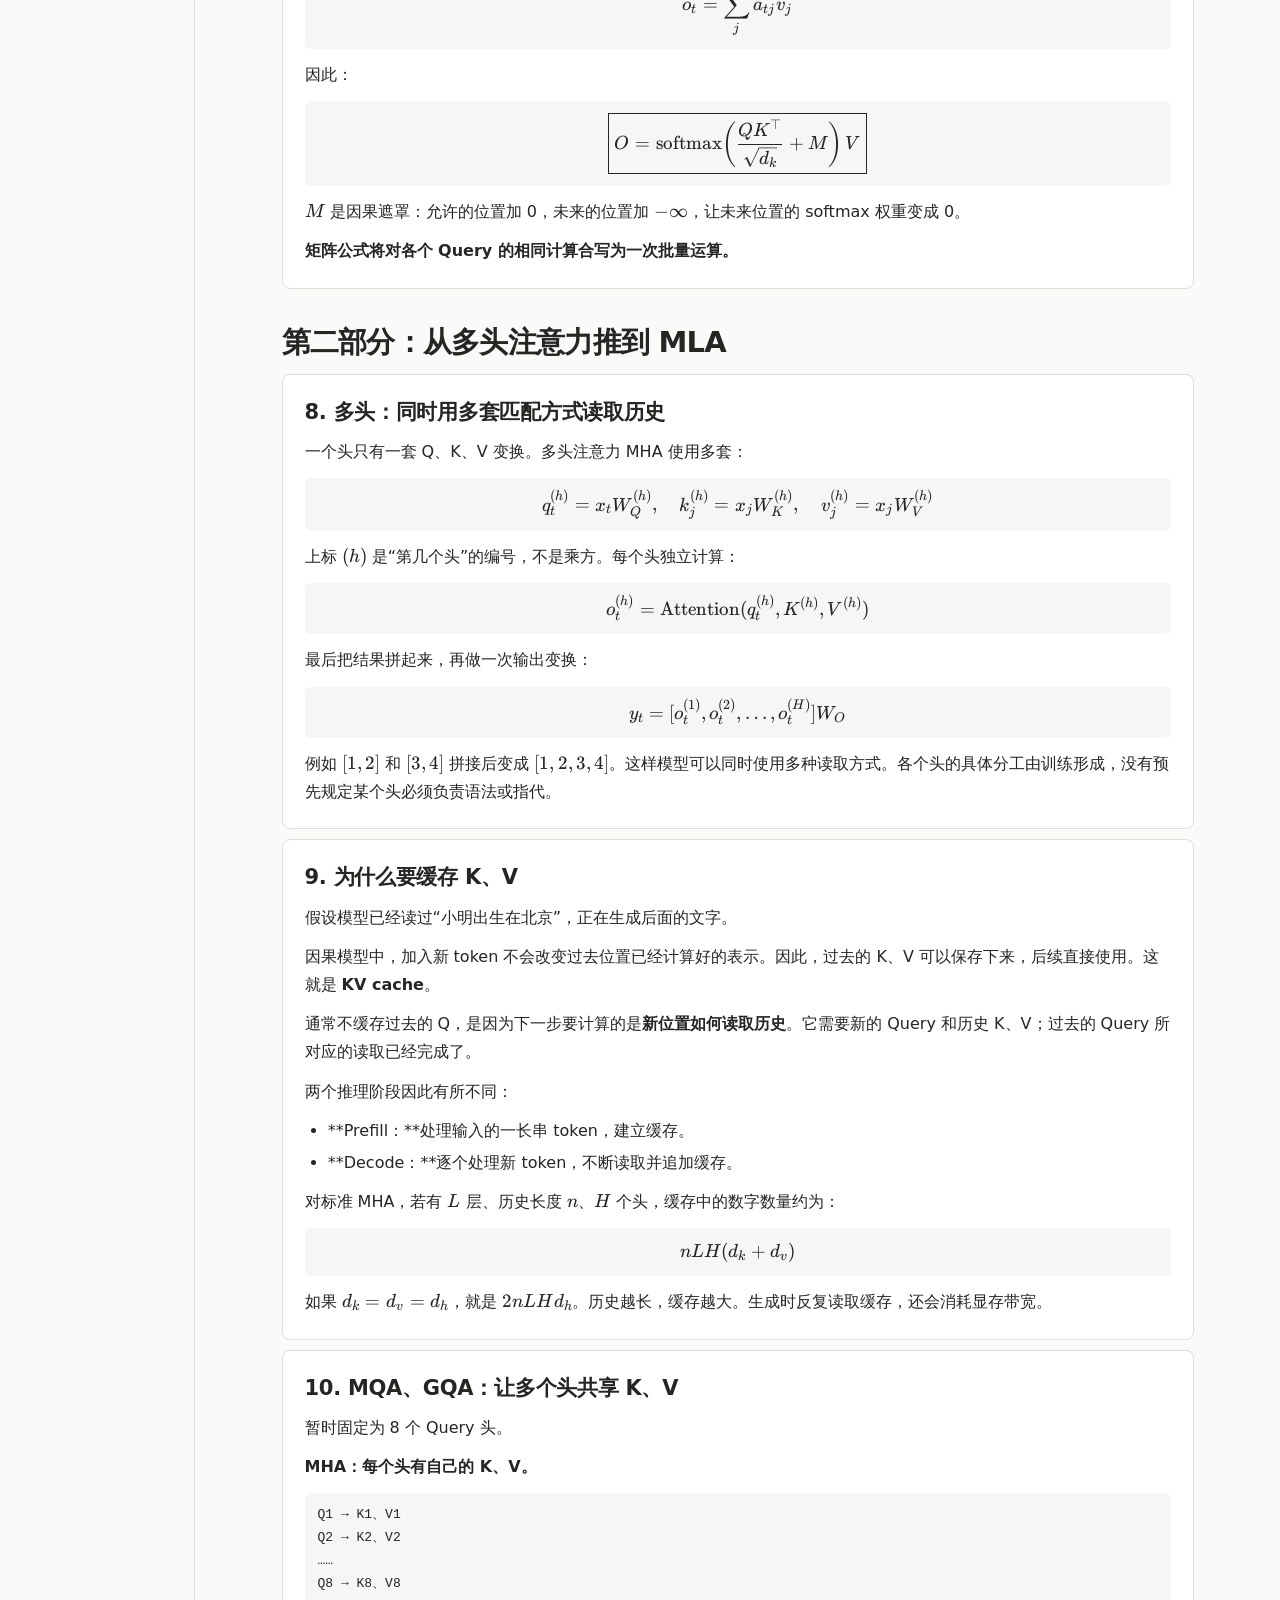
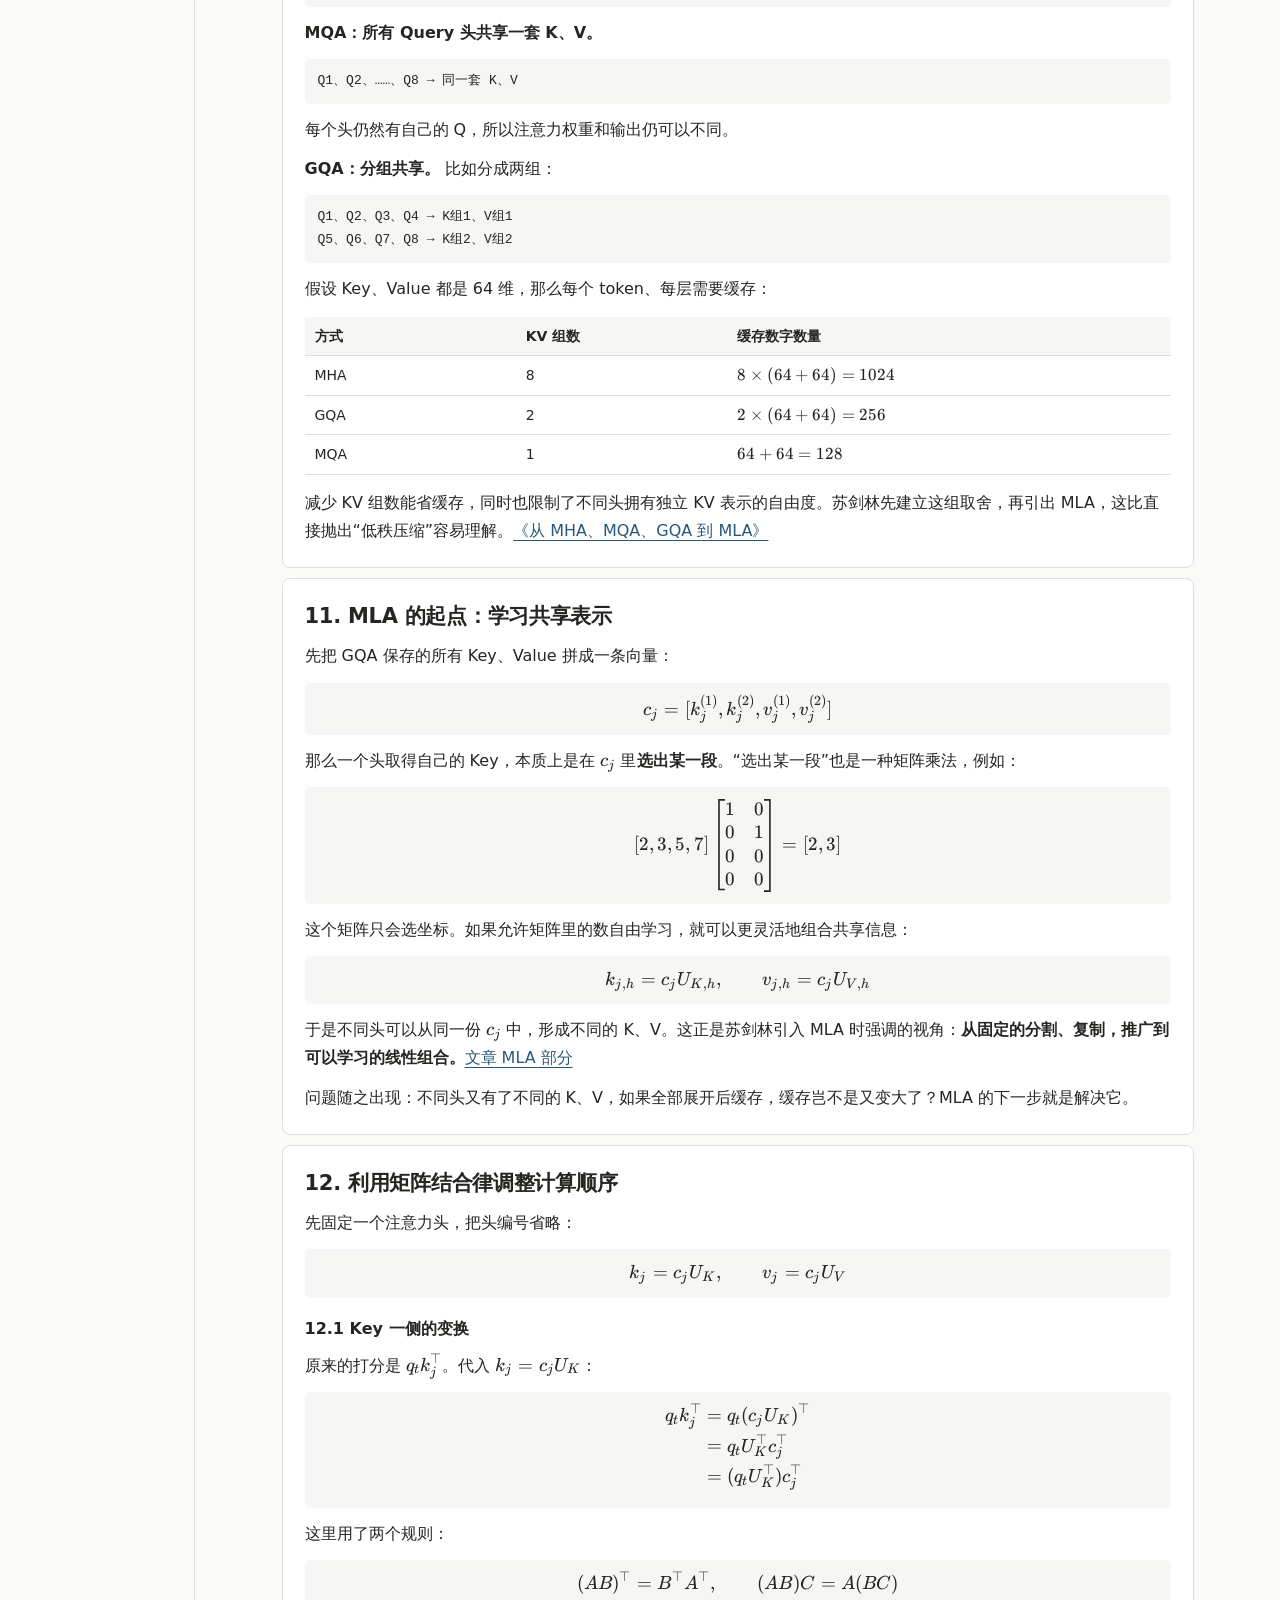
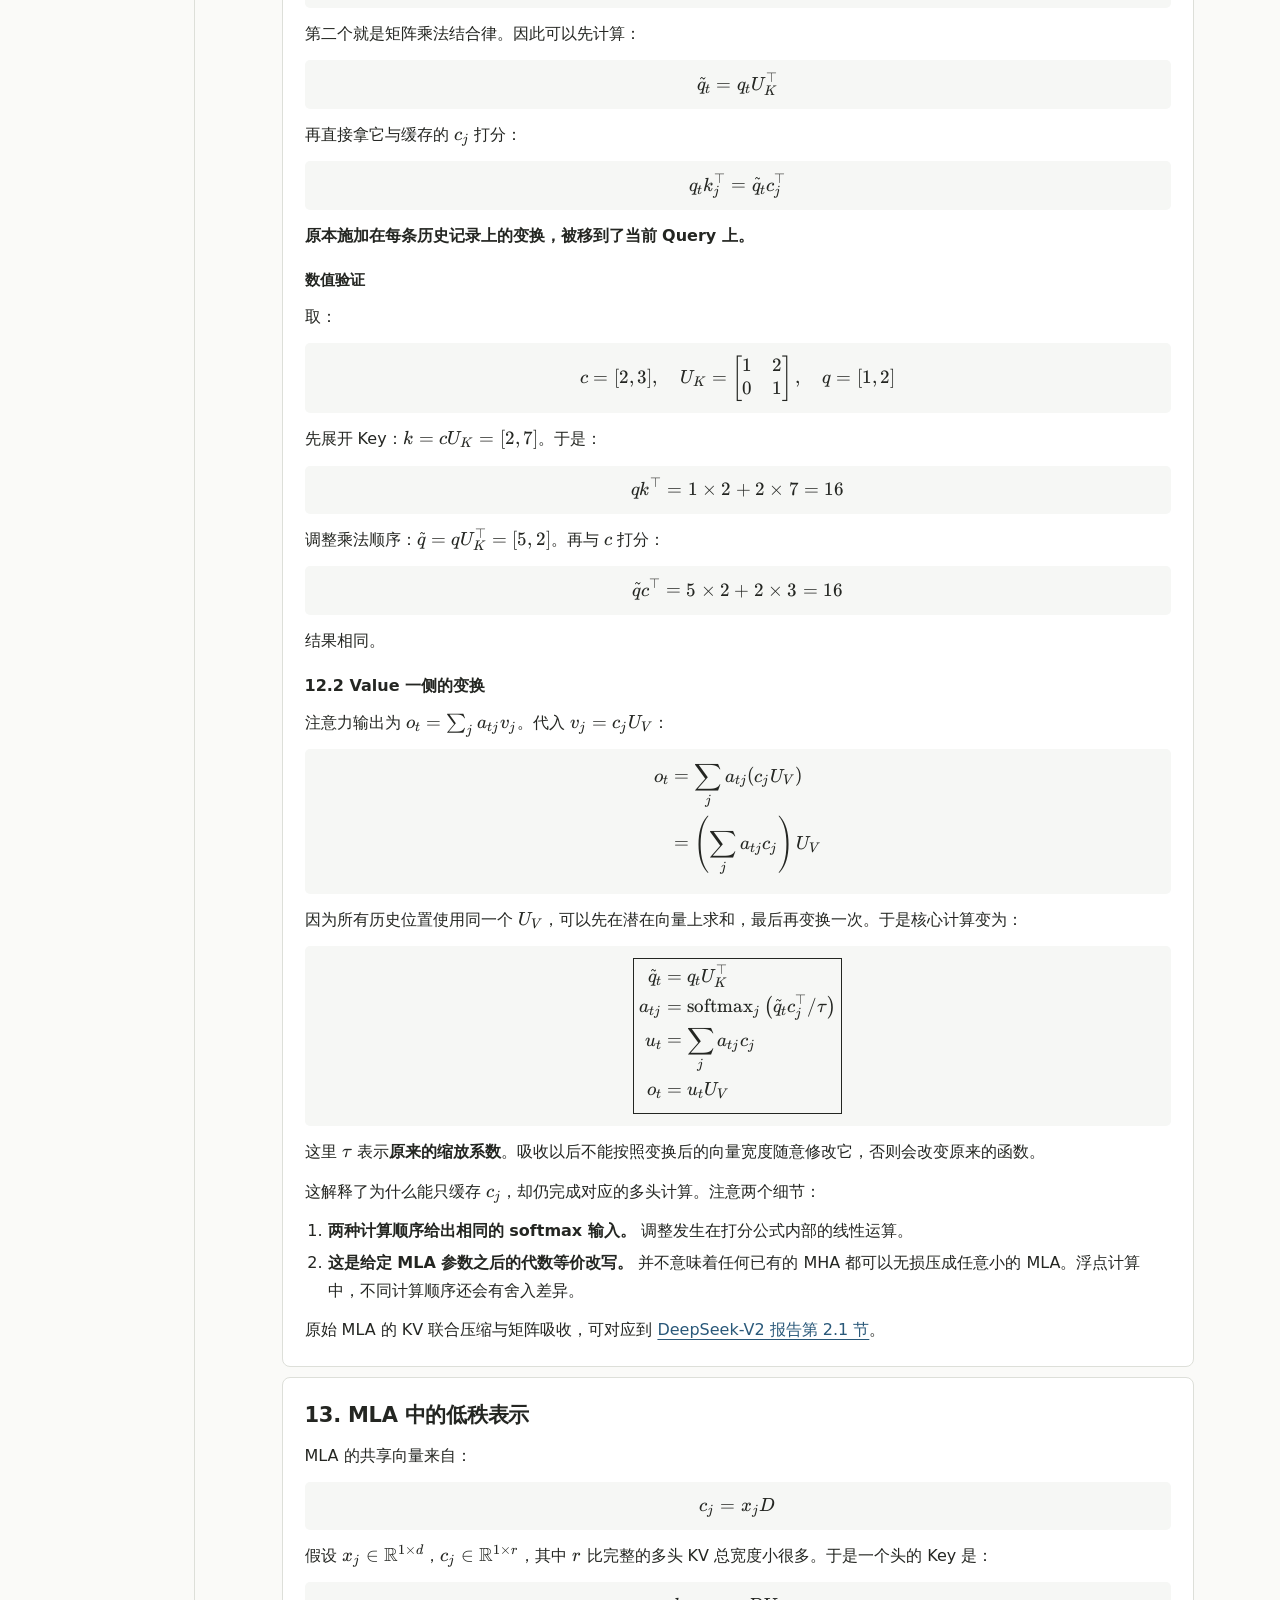
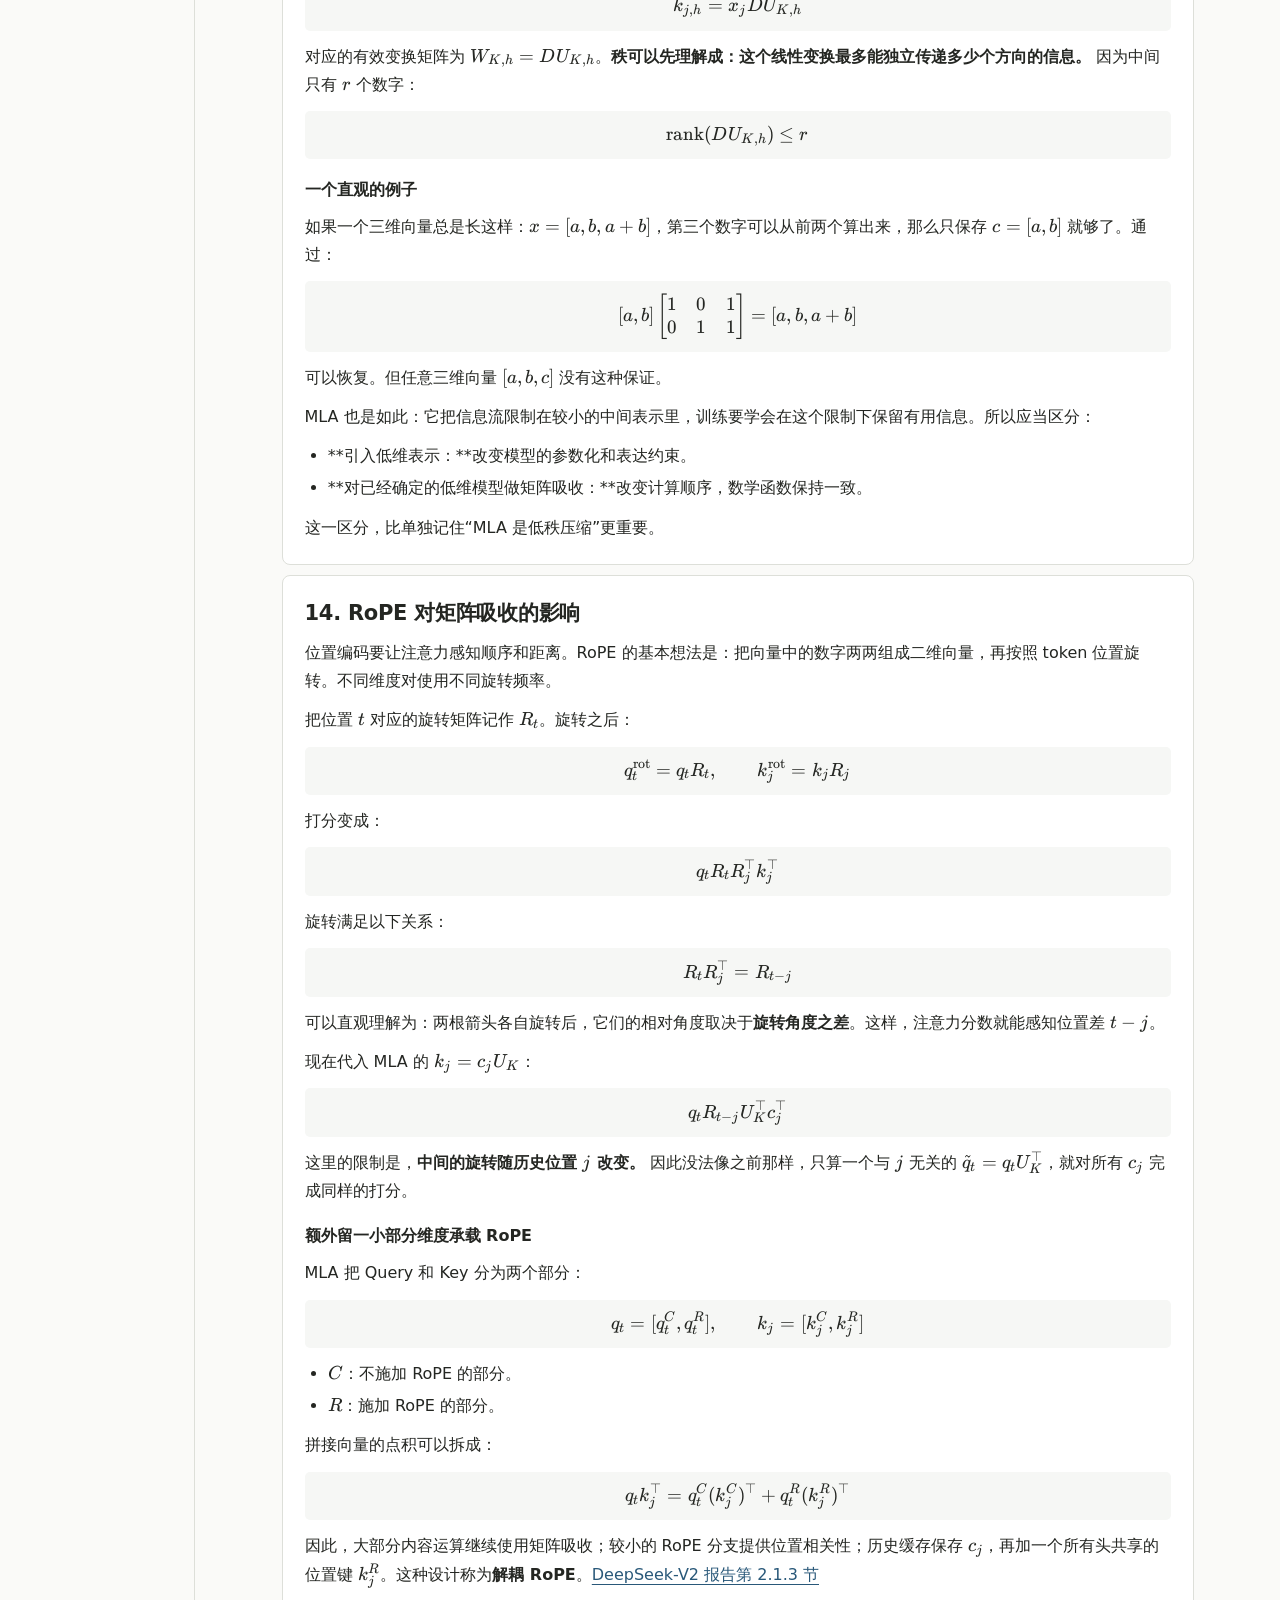
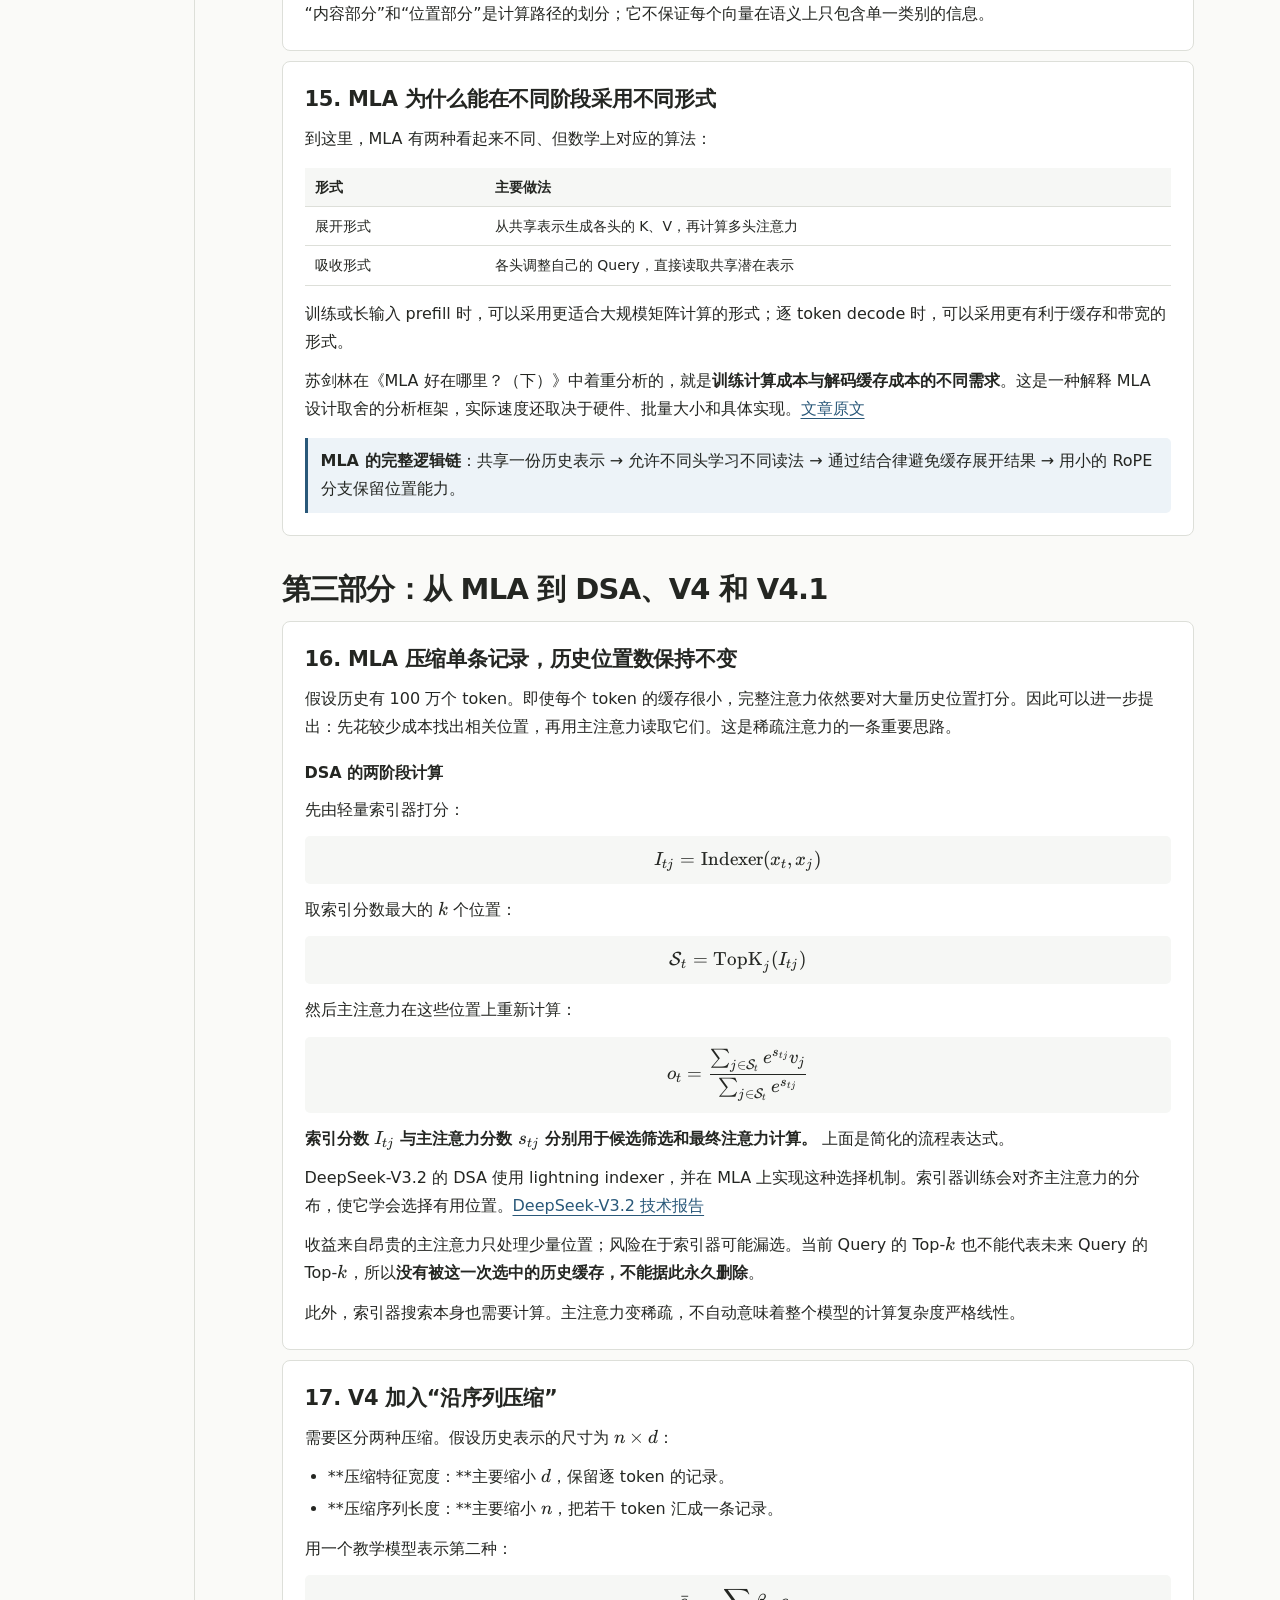
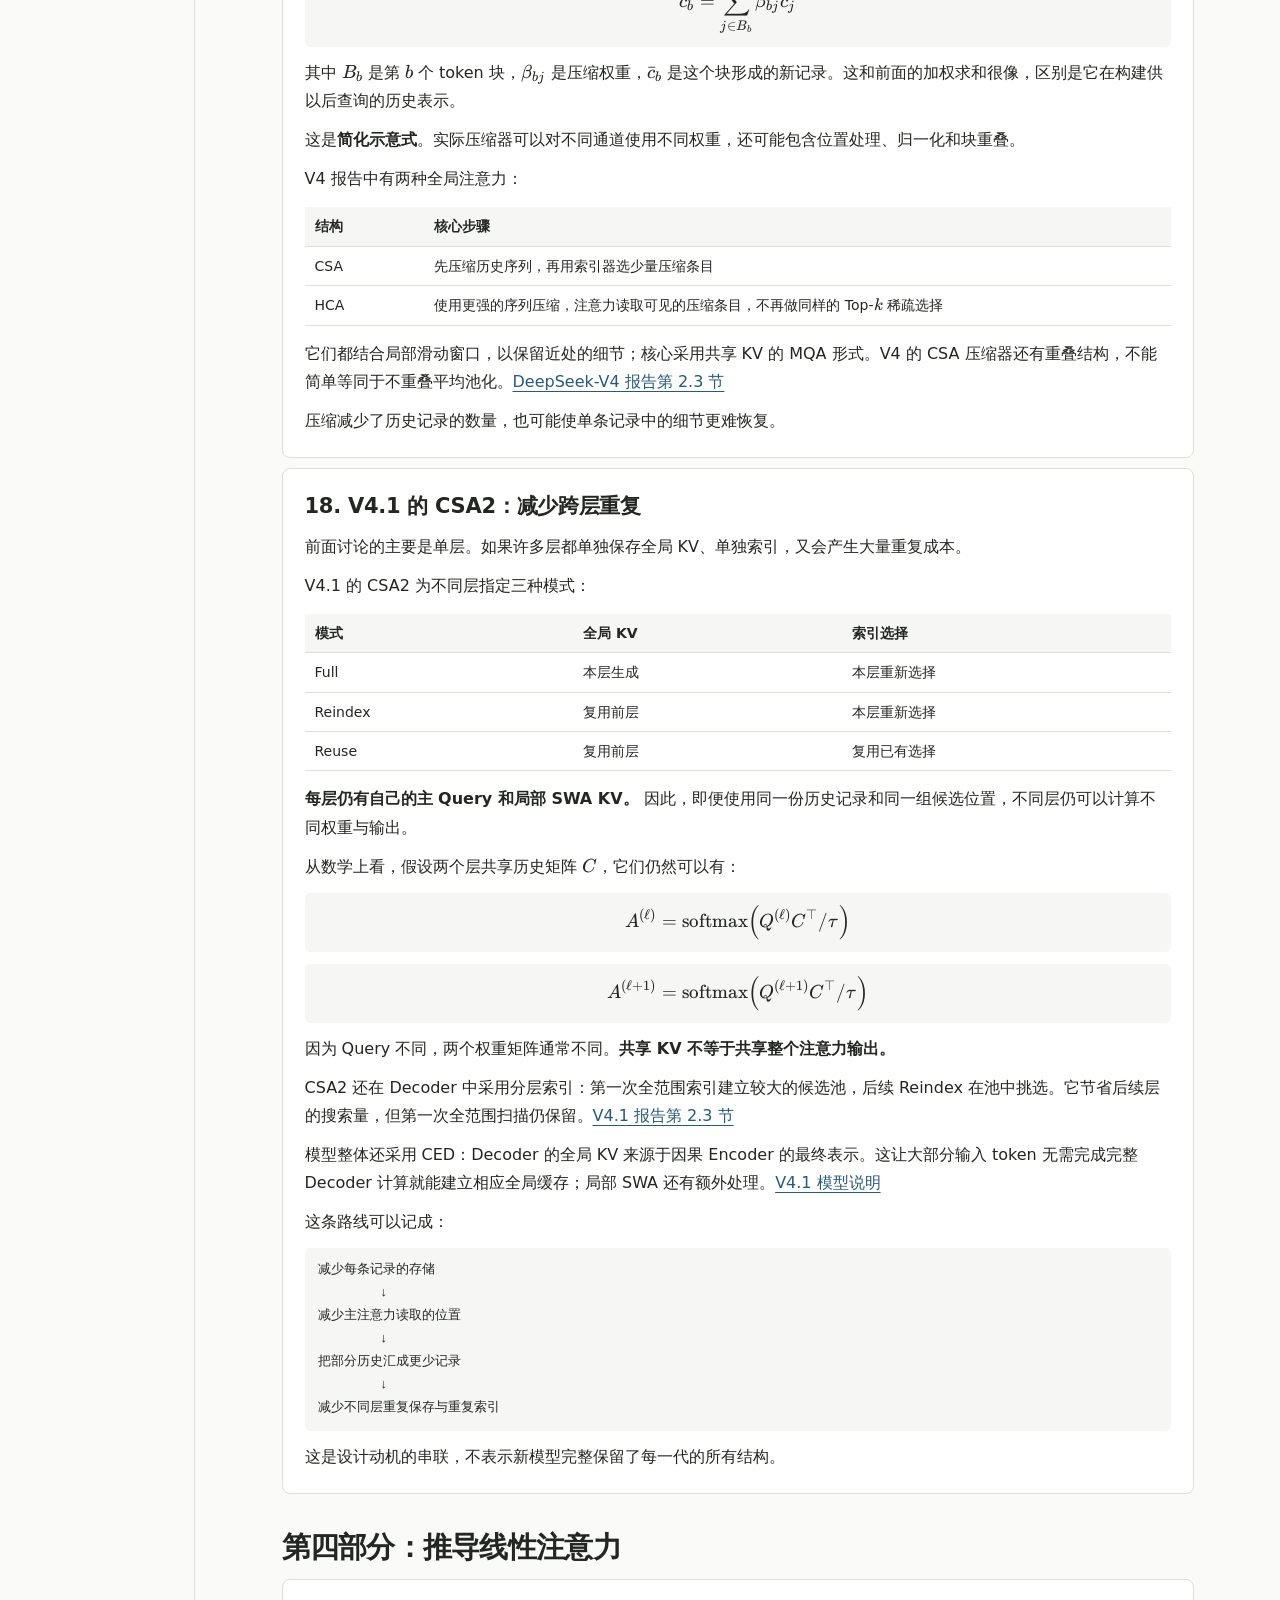
==== commit fa36c65d: "Add a step-by-step guide from matrices to attention" ====
--- a/index.html
+++ b/index.html
@@ -20,6 +20,15 @@
       <summary class="reader-toggle">目录</summary>
       <nav class="catalog" aria-label="文件目录">
         <h1>目录</h1>
+        <details open>
+          <summary>模型基础</summary>
+          <details class="branch" open>
+            <summary>注意力</summary>
+            <ul class="branch">
+              <li><a href="./notes/attention-from-matrices/" data-chapter="attention-from-matrices" target="chapter-content">从矩阵到注意力</a></li>
+            </ul>
+          </details>
+        </details>
         <details open>
           <summary>GPU 通信</summary>
           <details class="branch" open>
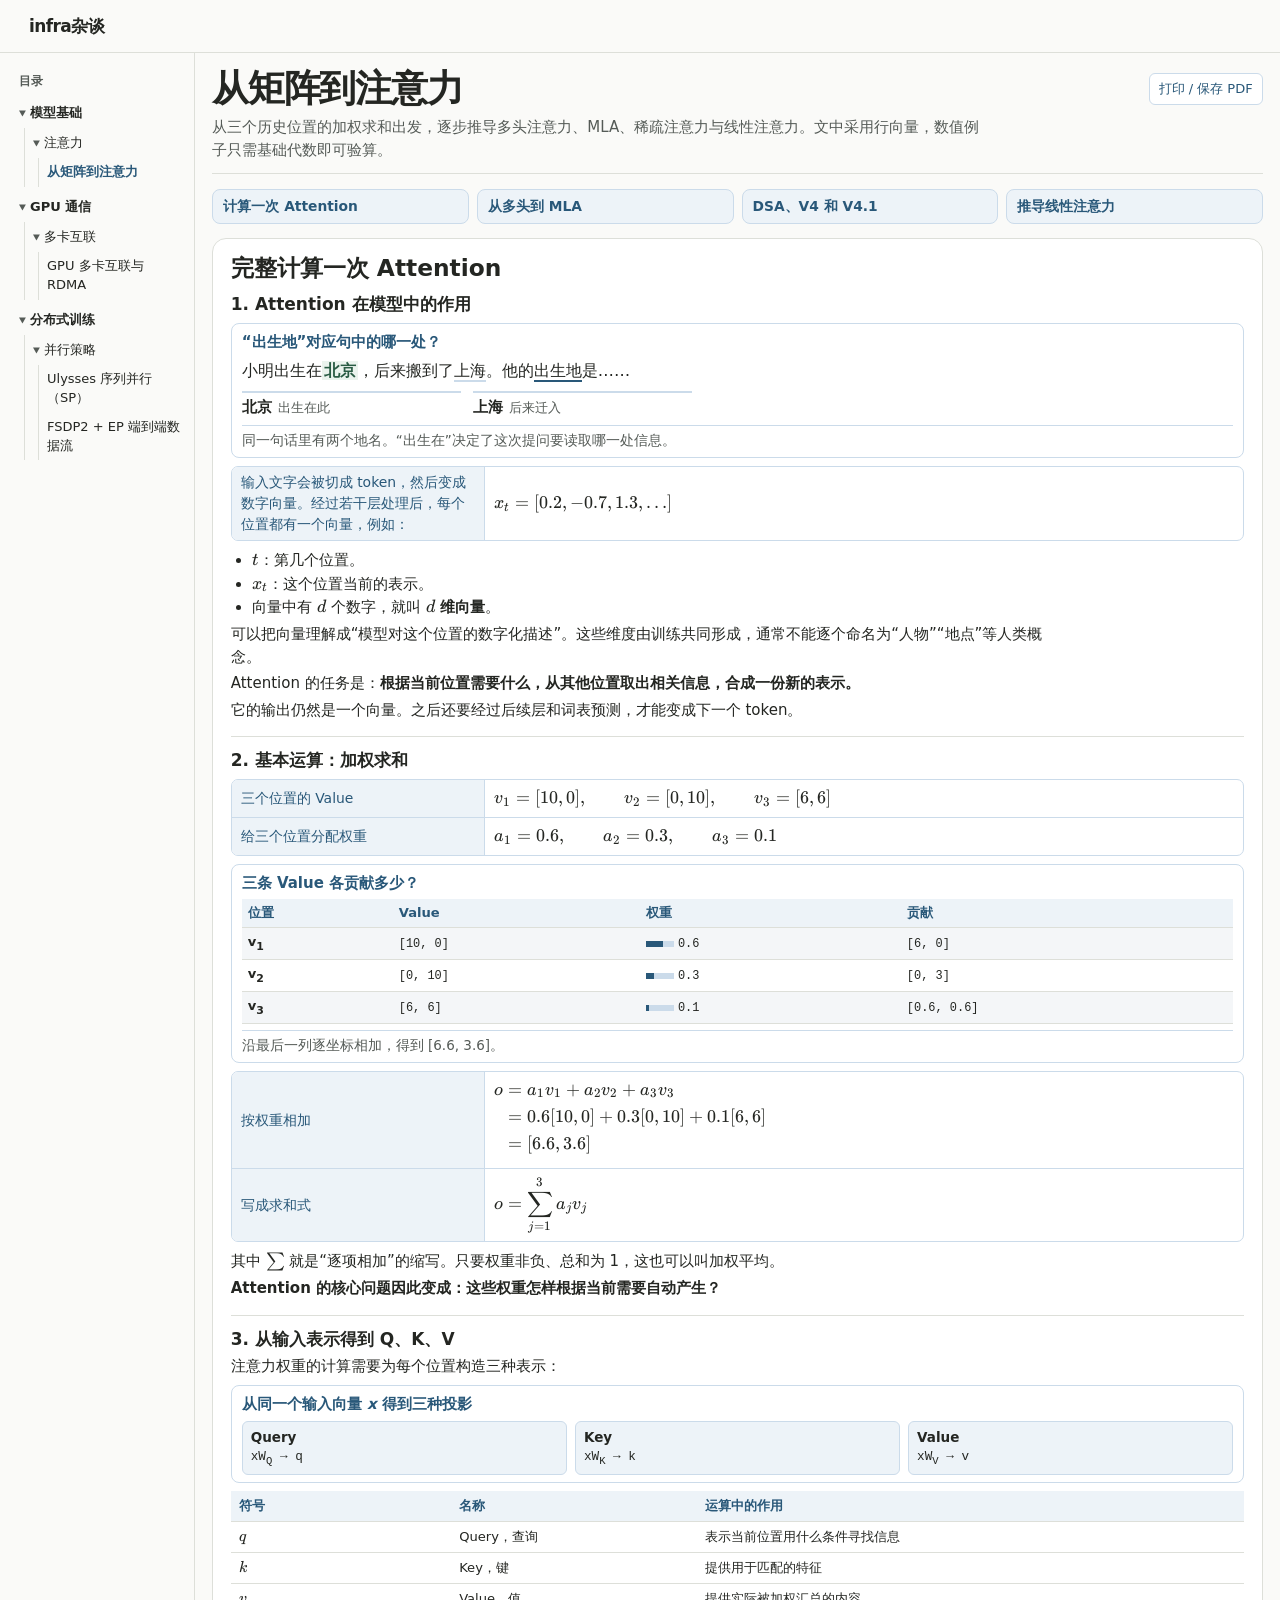
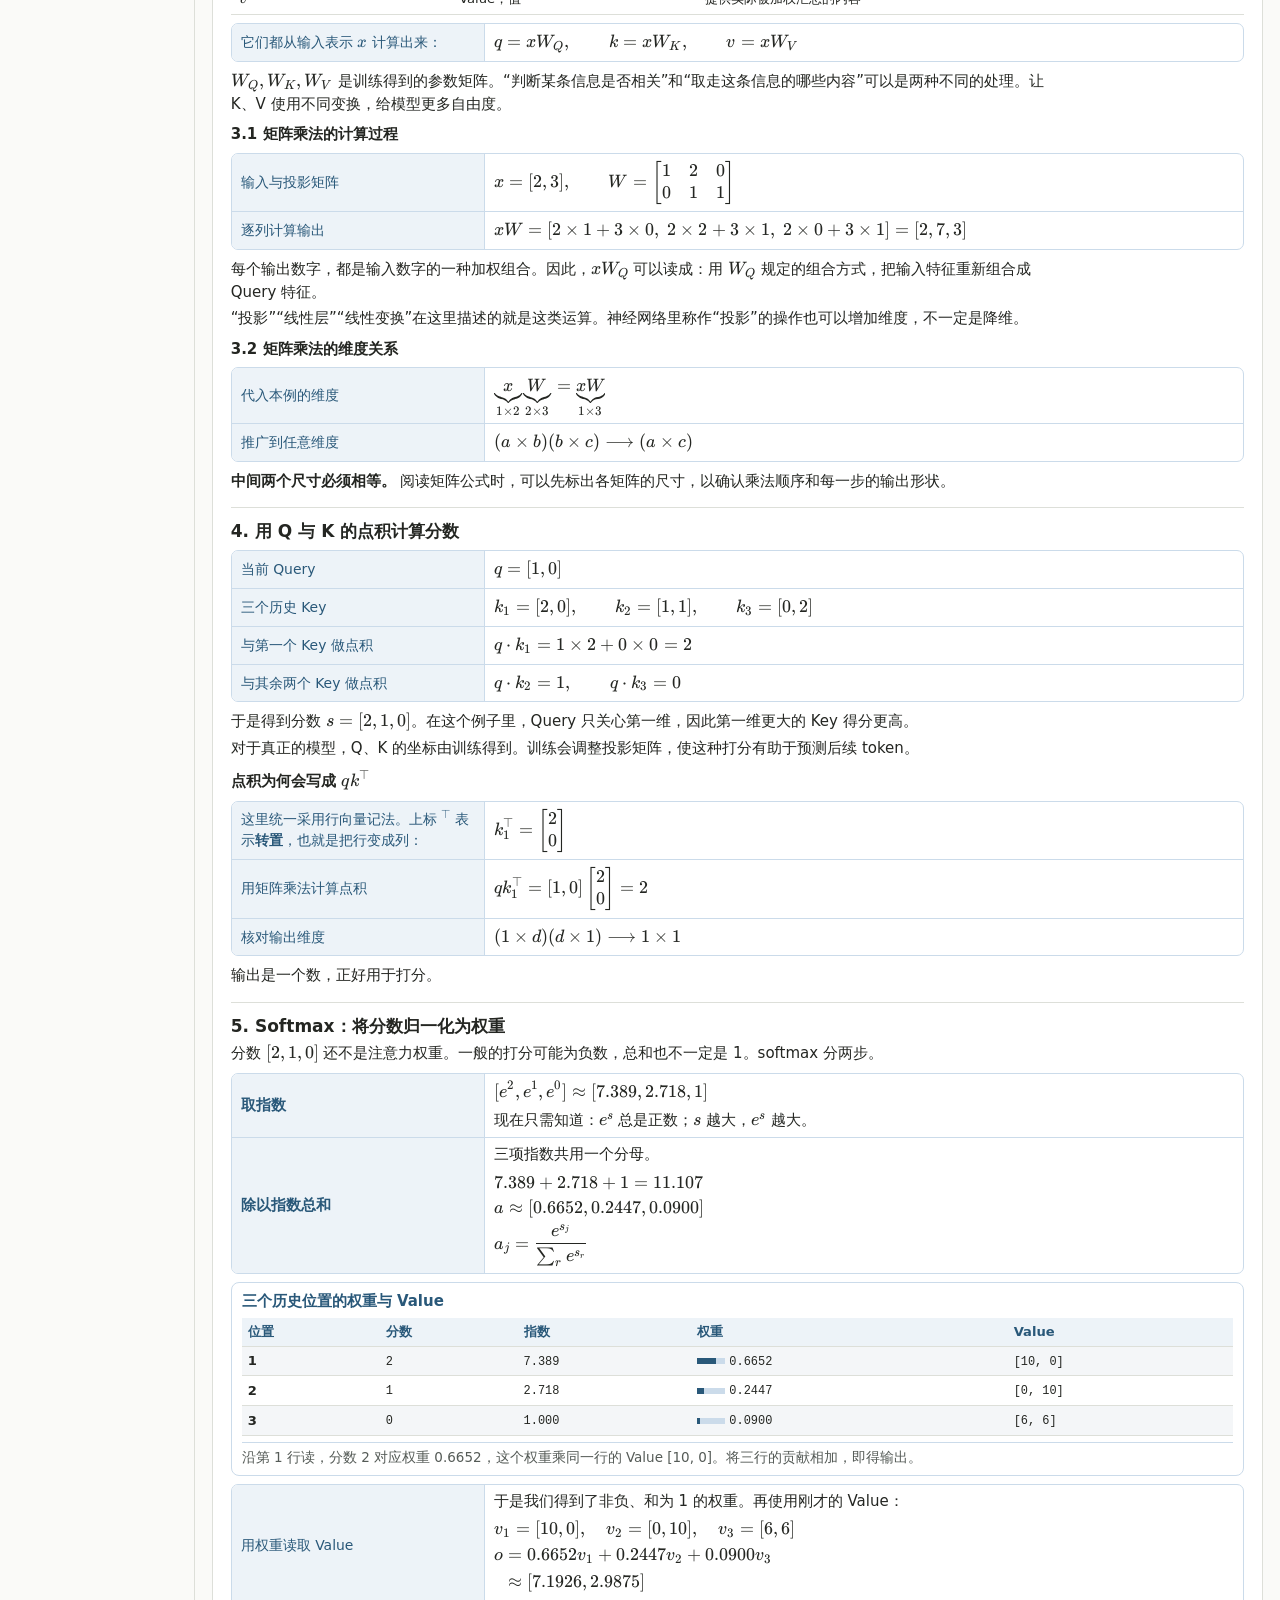
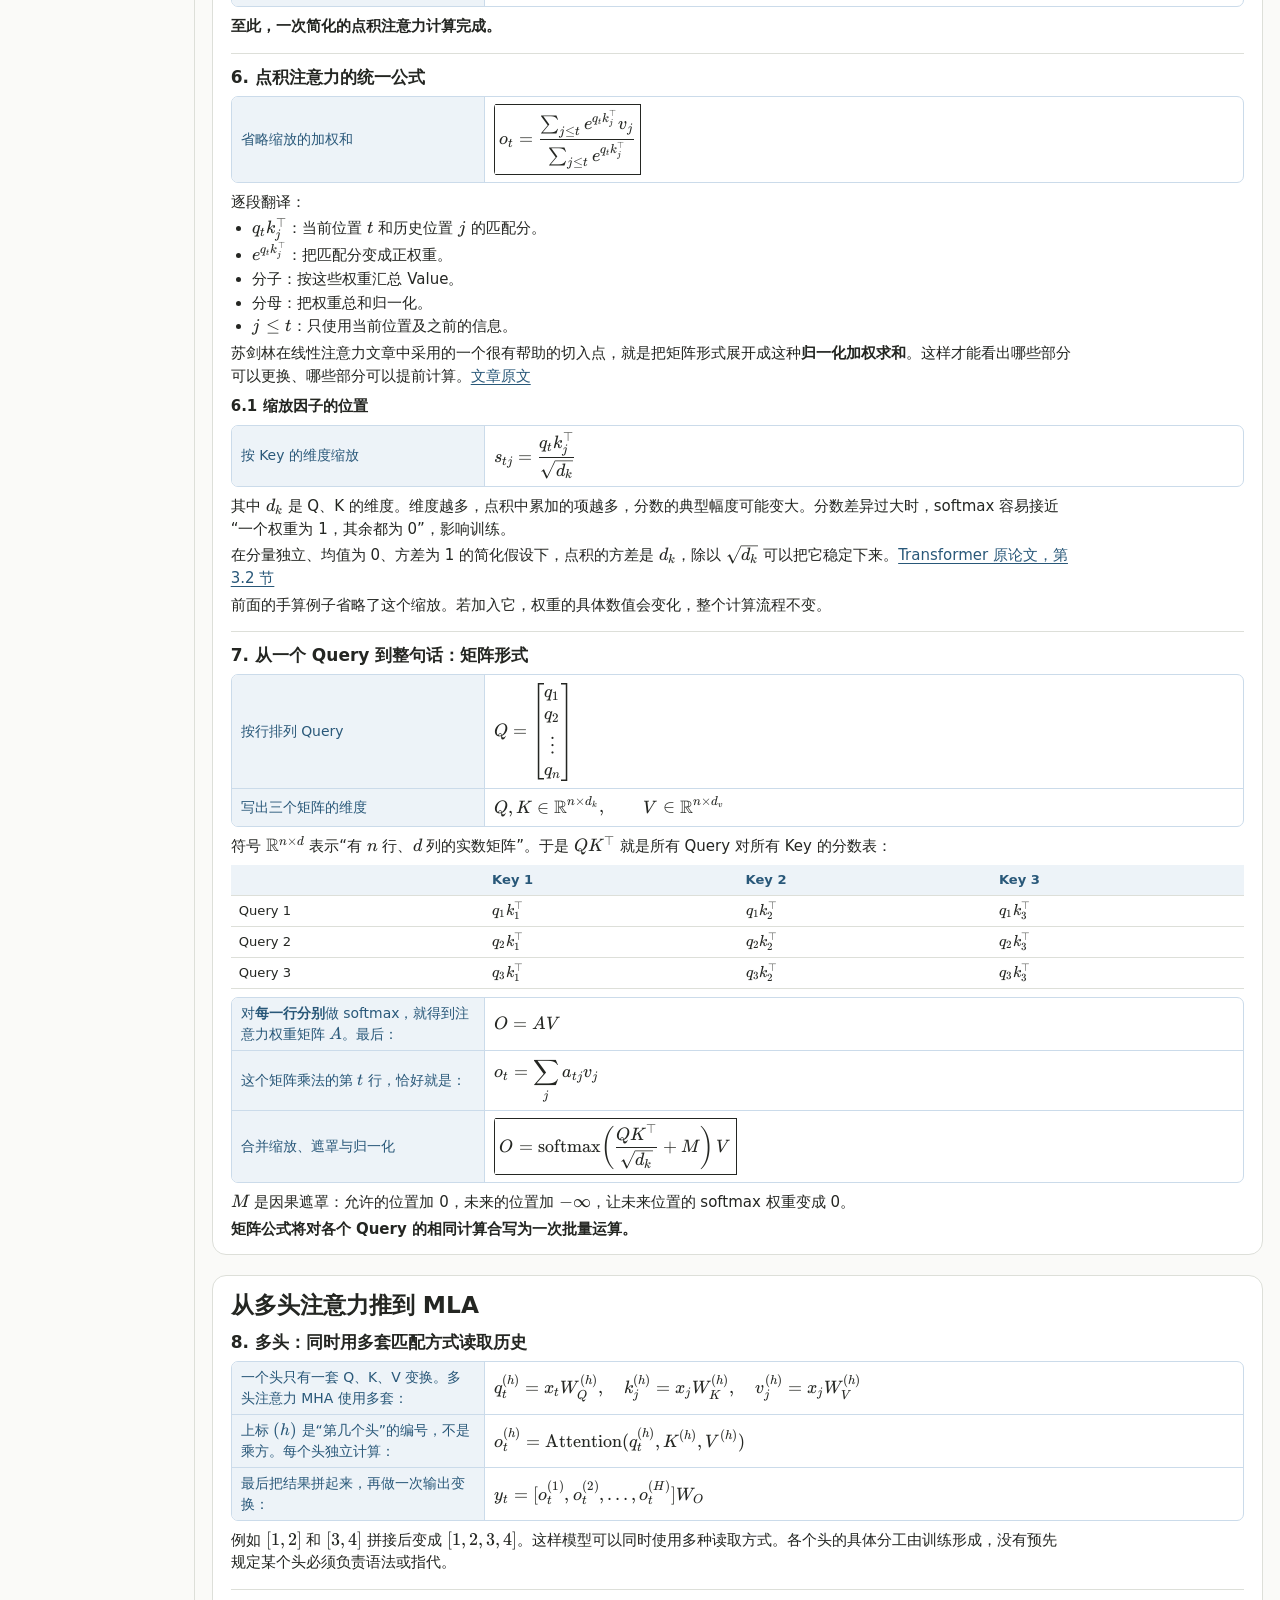
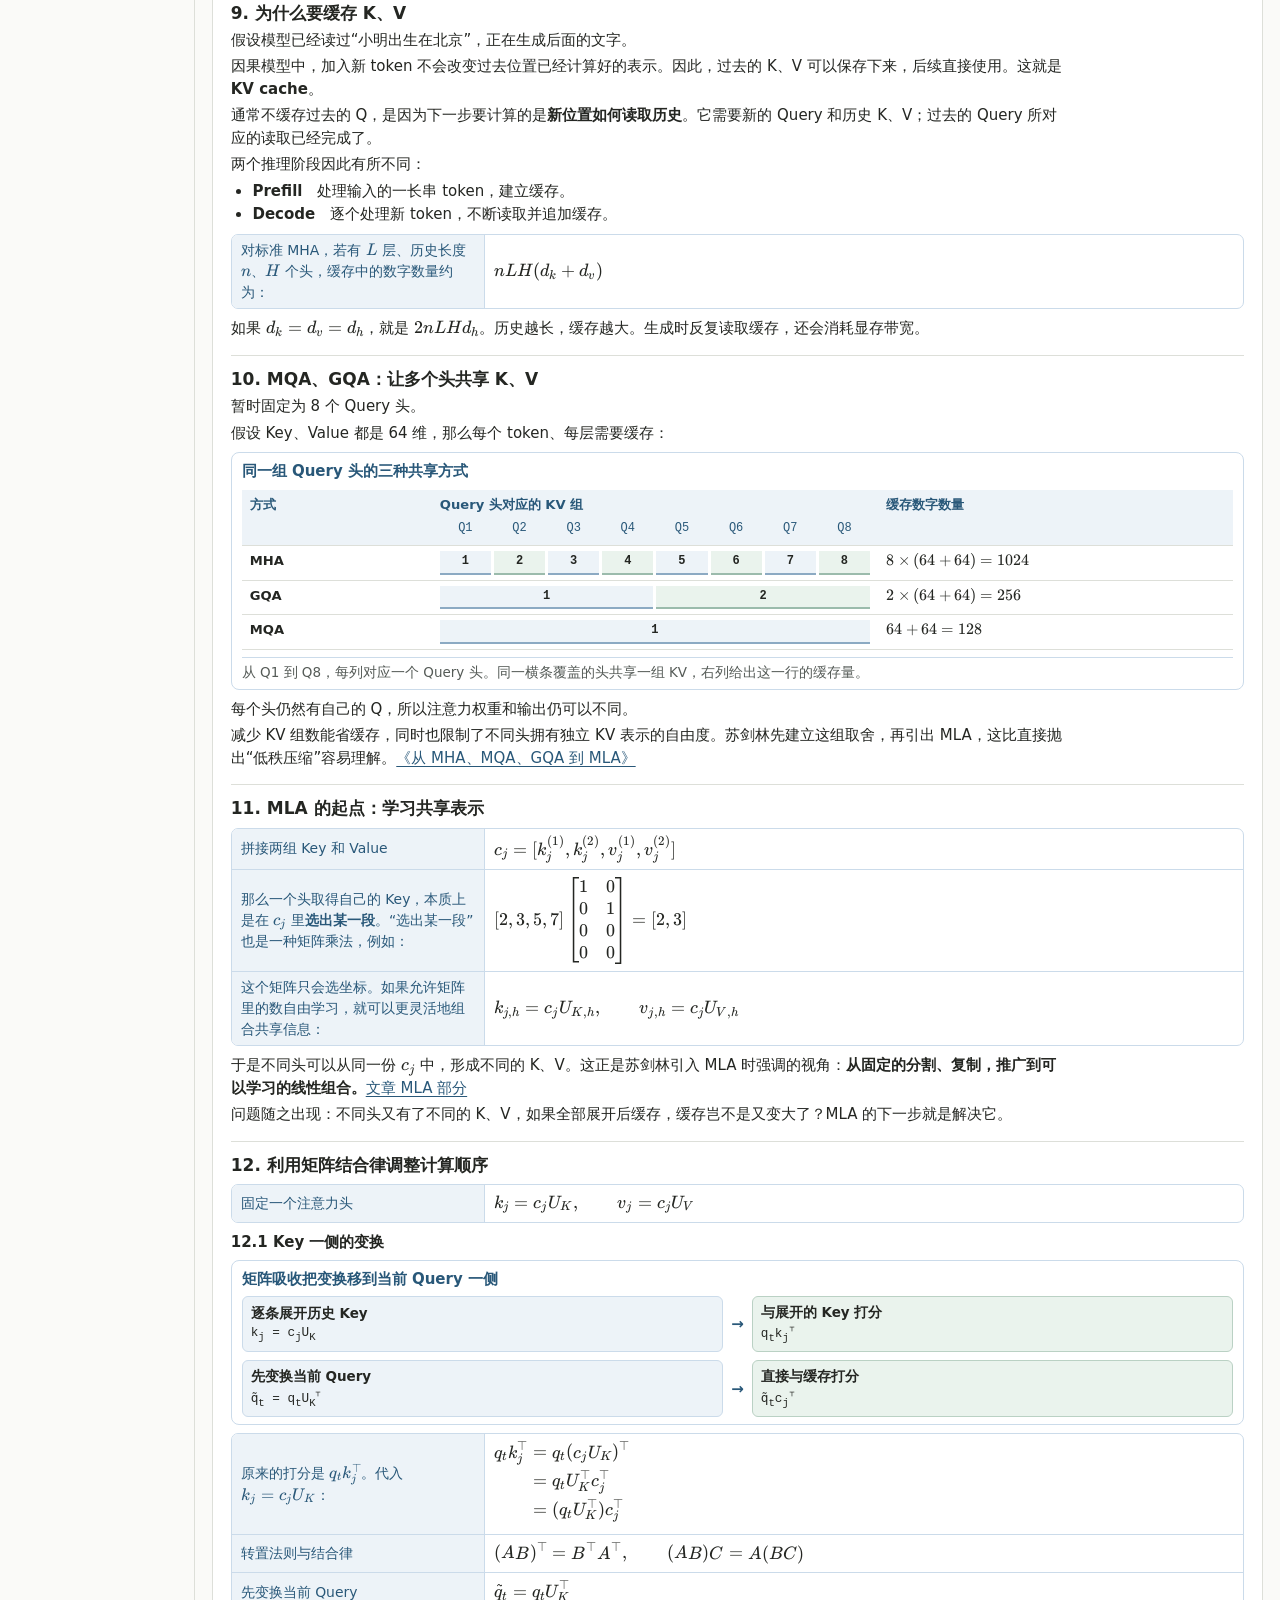
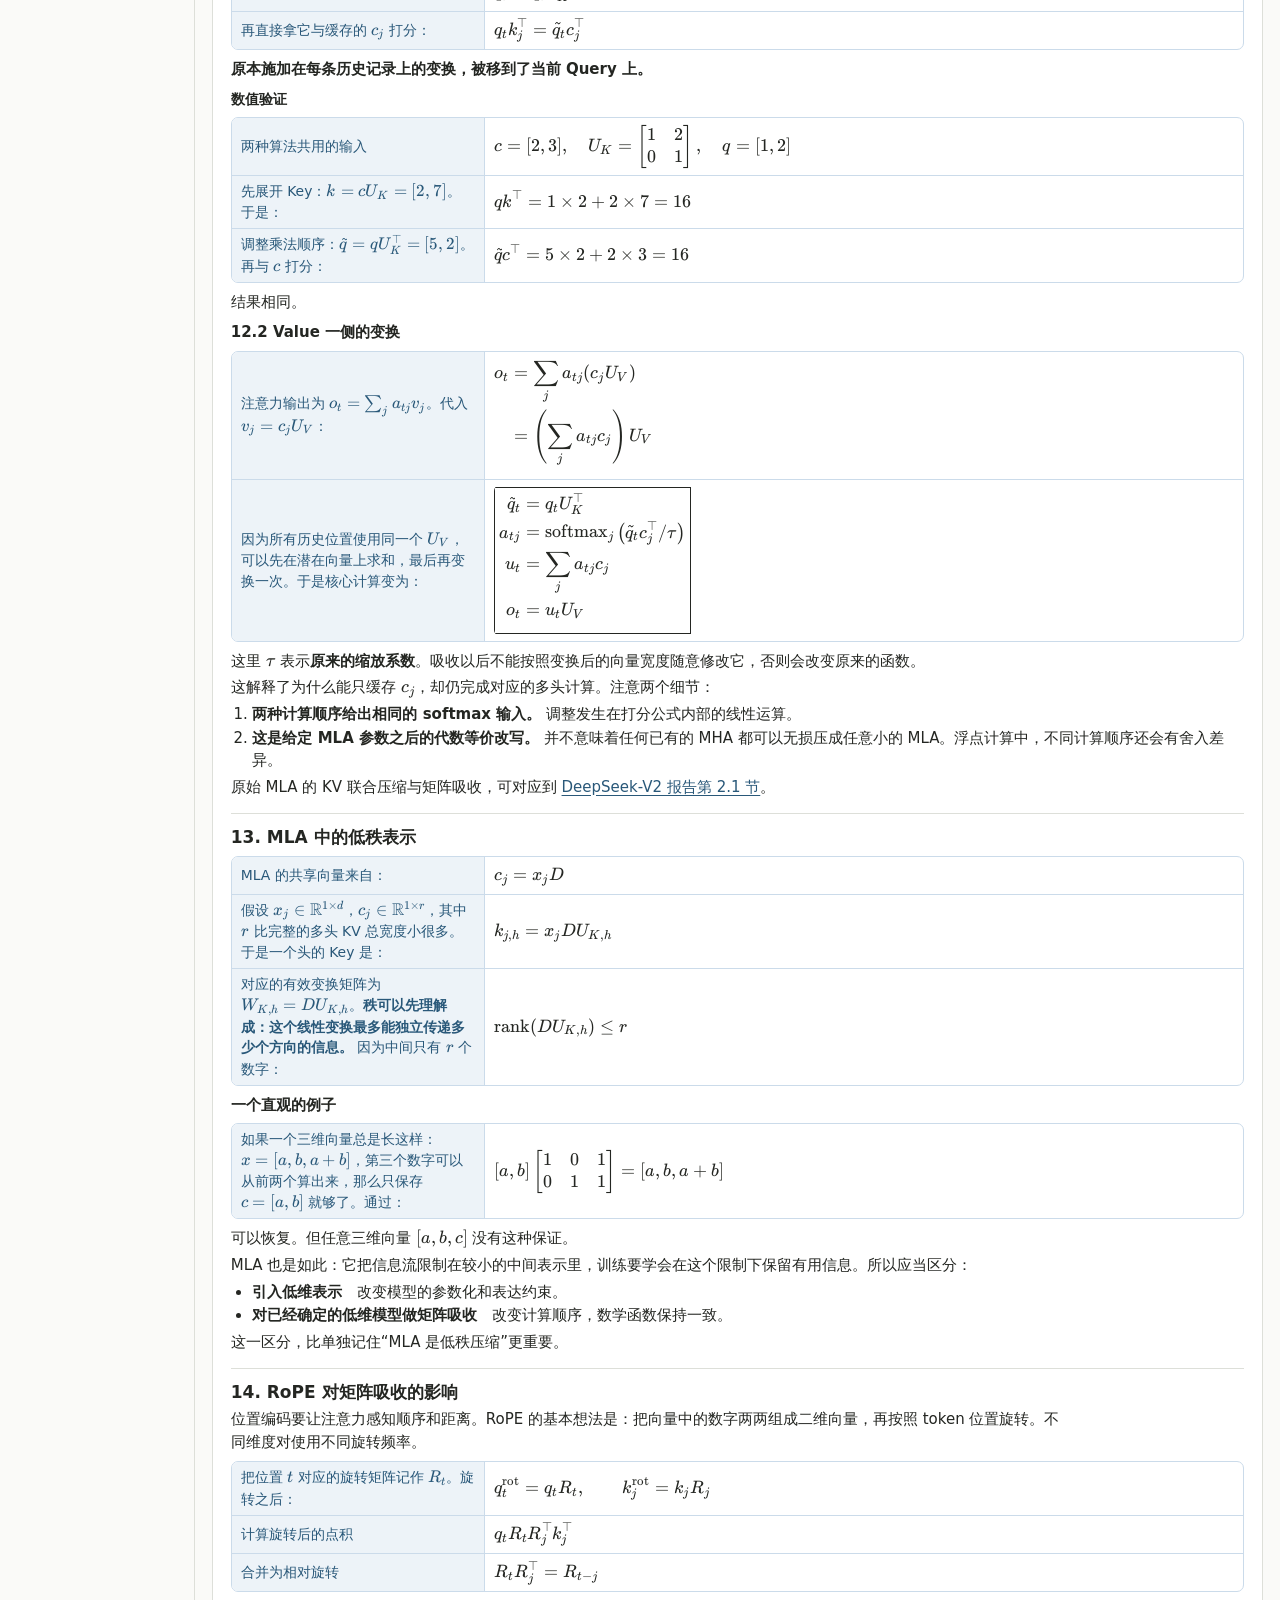
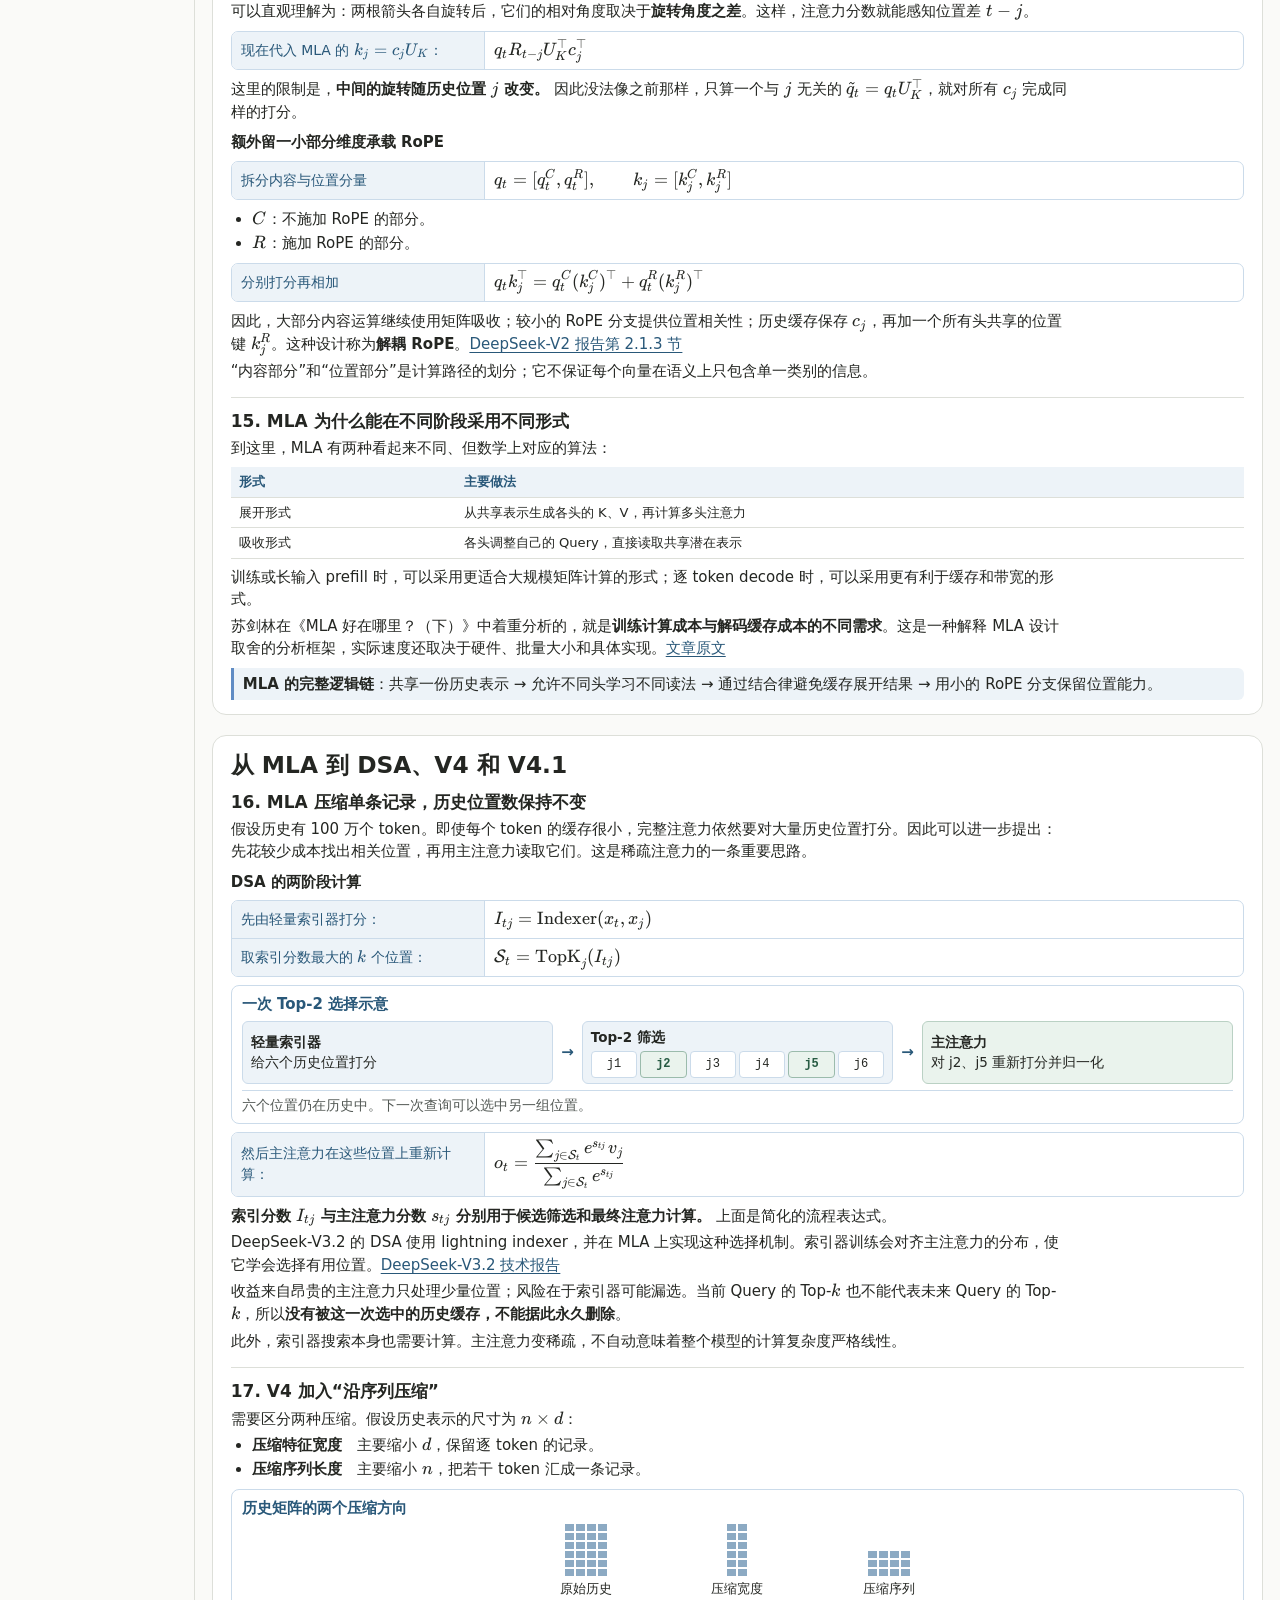
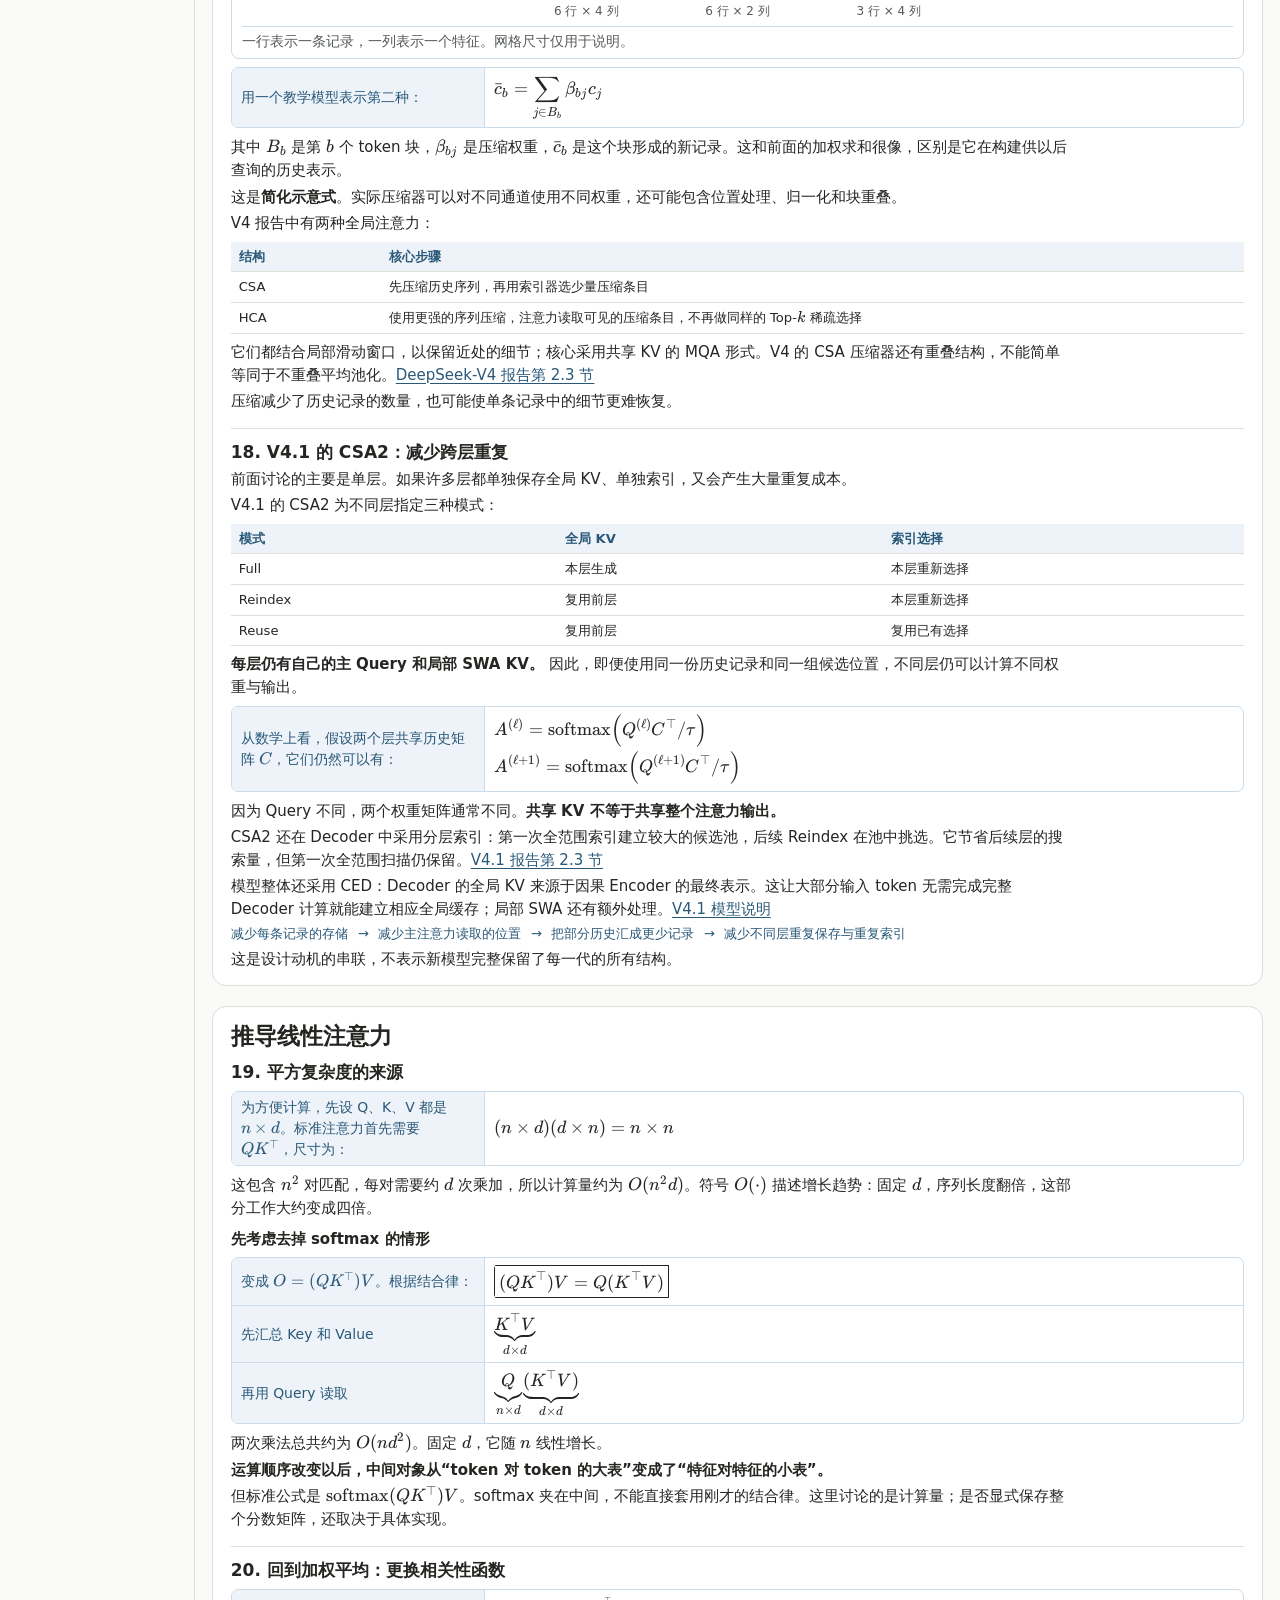
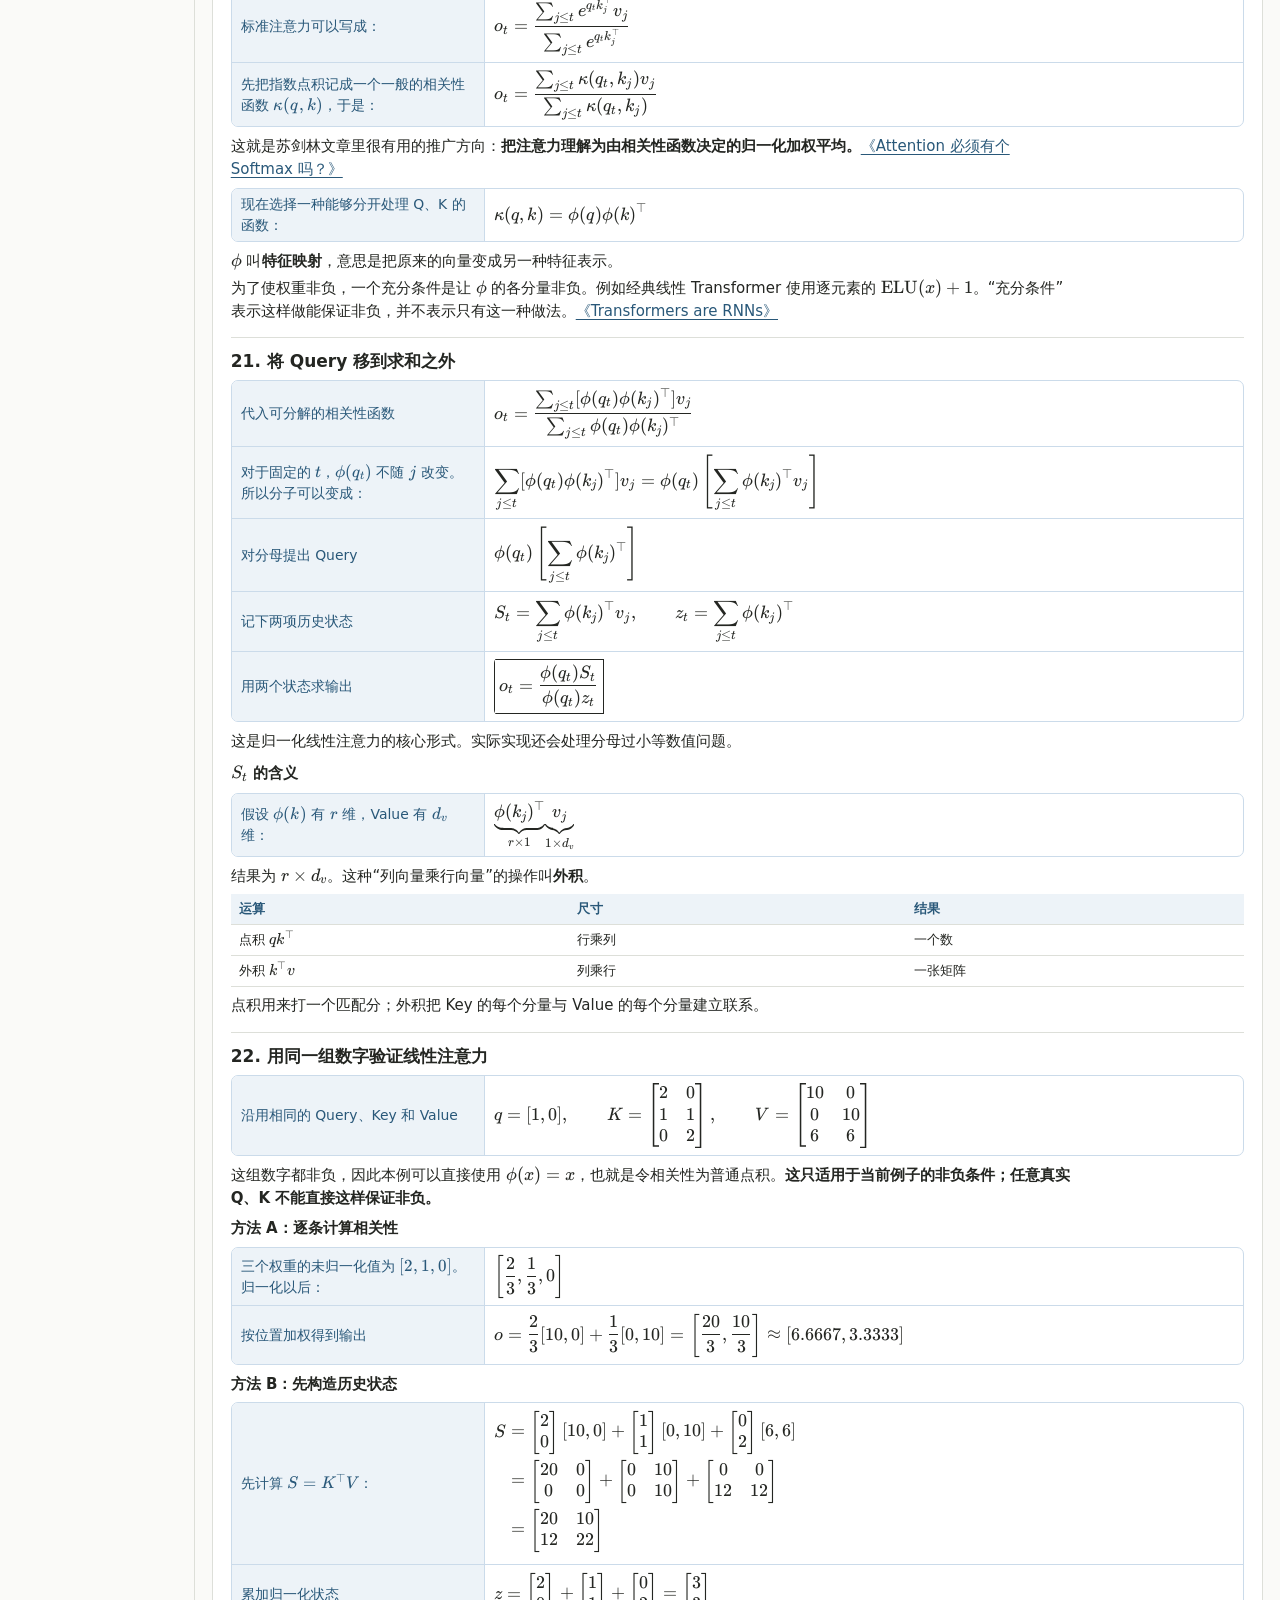
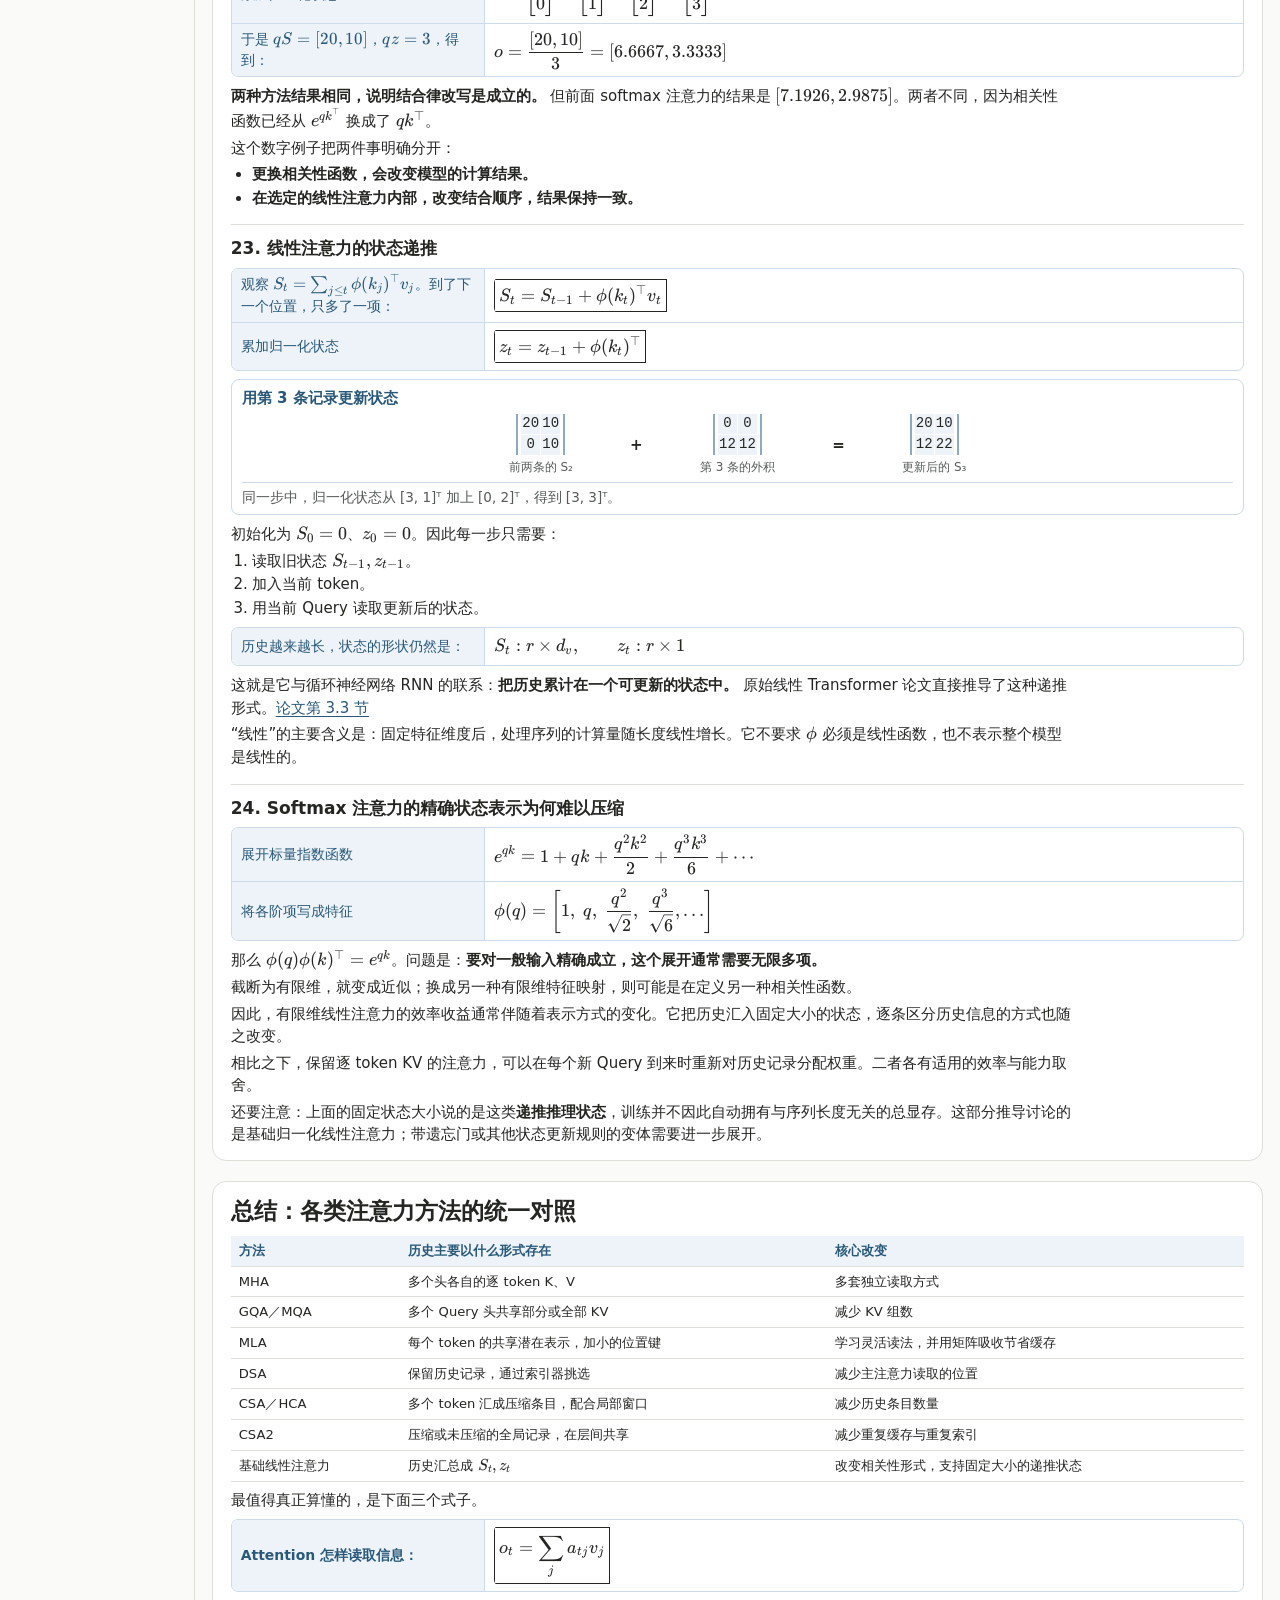
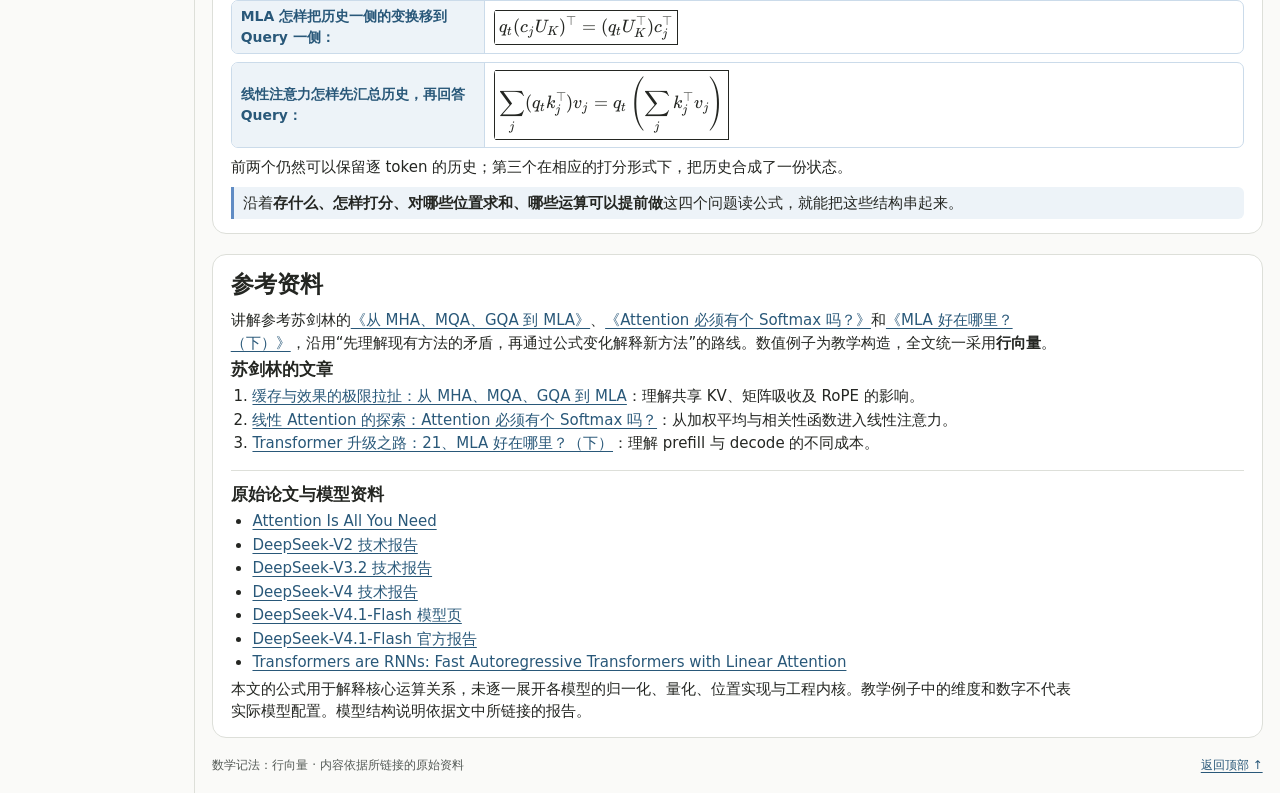
==== commit 65cfcece: "Tighten attention article typography and remove the GitHub header link" ====
--- a/index.html
+++ b/index.html
@@ -12,7 +12,6 @@
   <header class="reader-header">
     <div class="reader-header-inner">
       <a class="site-name" href="./">infra杂谈</a>
-      <a href="https://github.com/jiaqiw09">GitHub ↗</a>
     </div>
   </header>
   <div class="reader-layout">
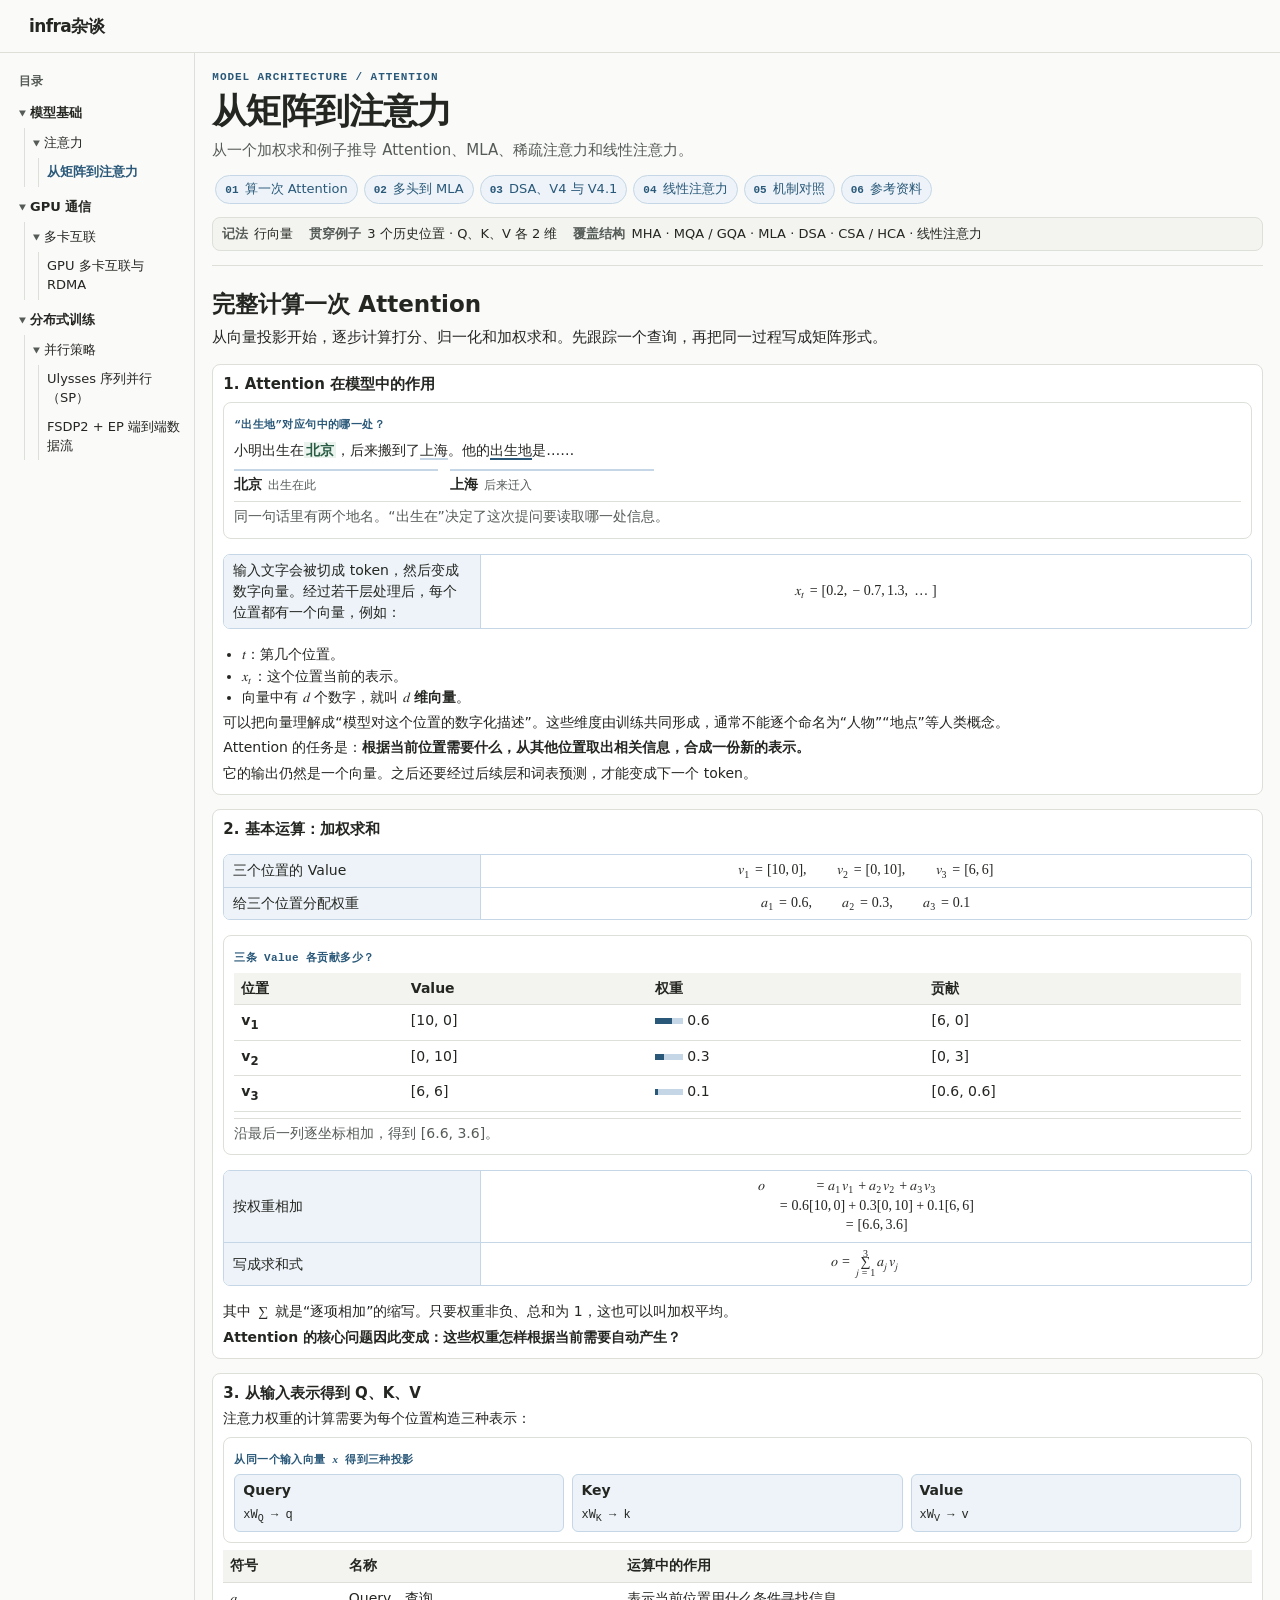
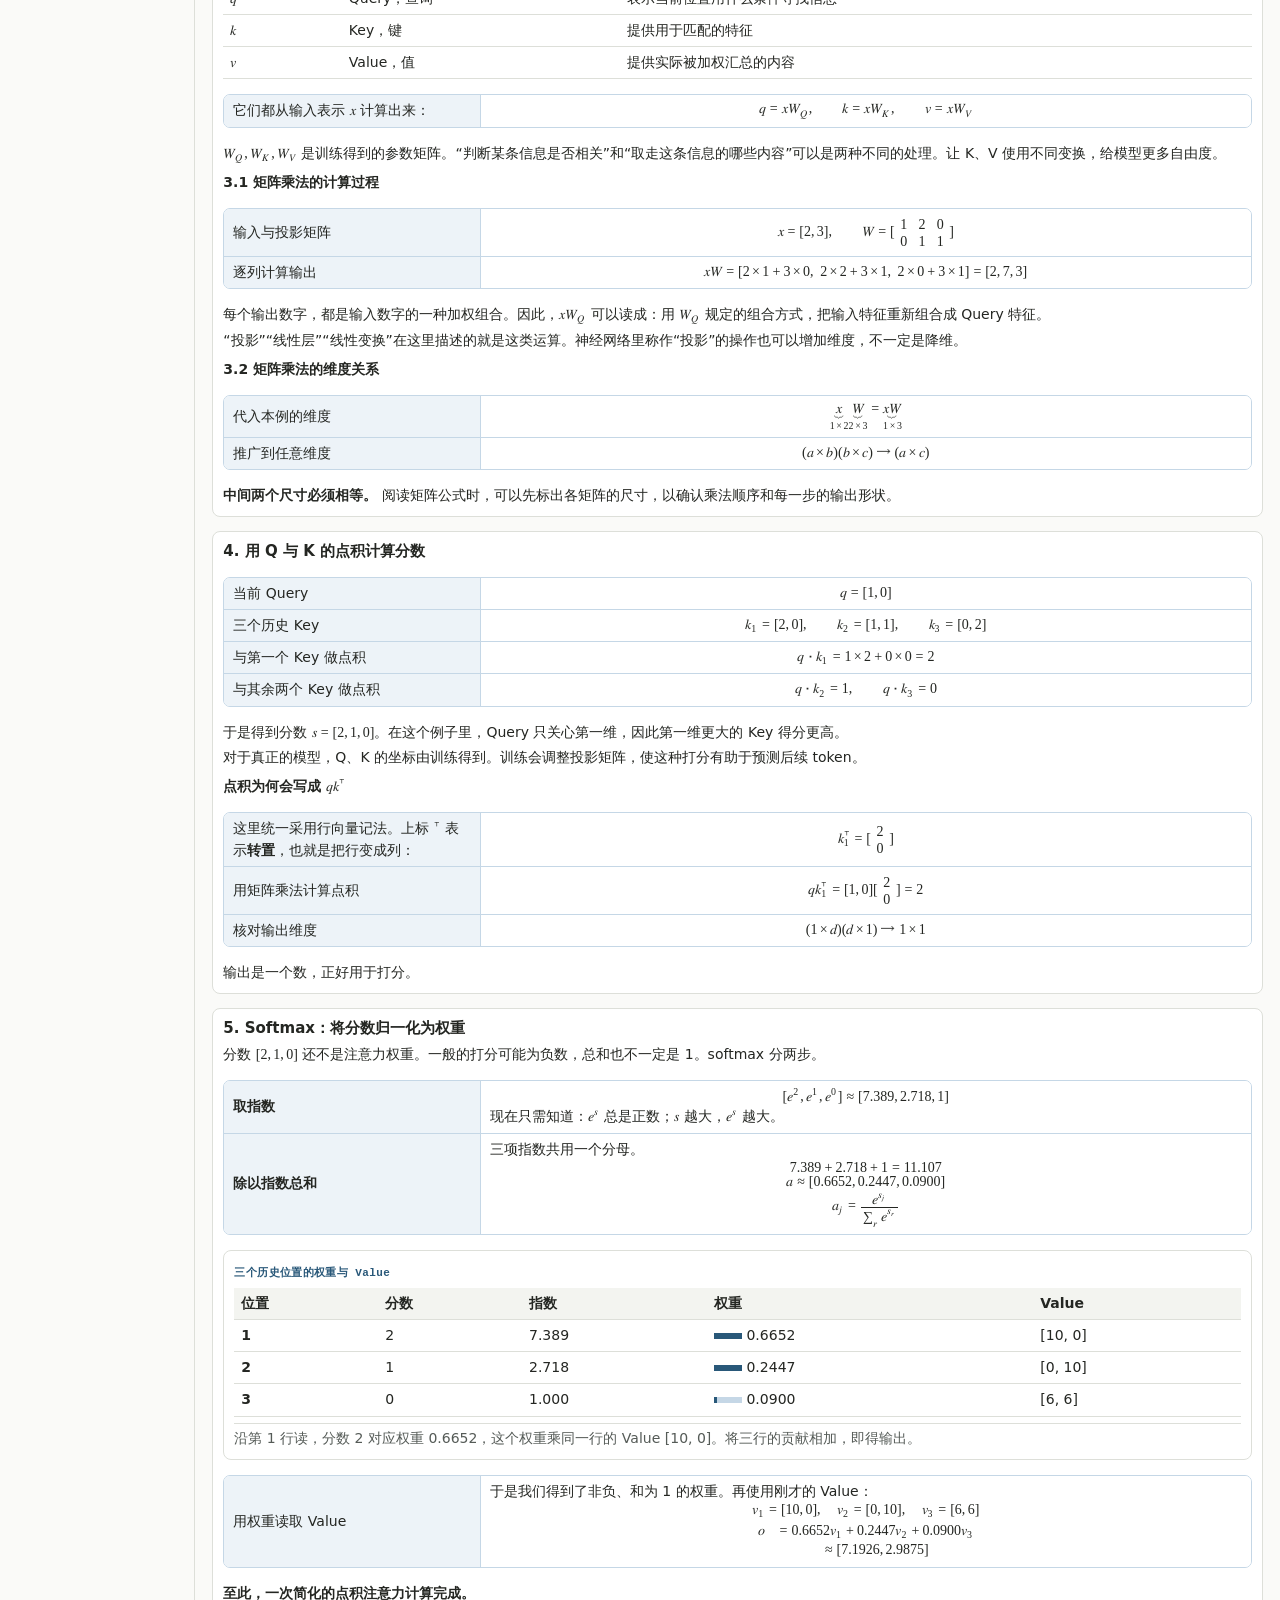
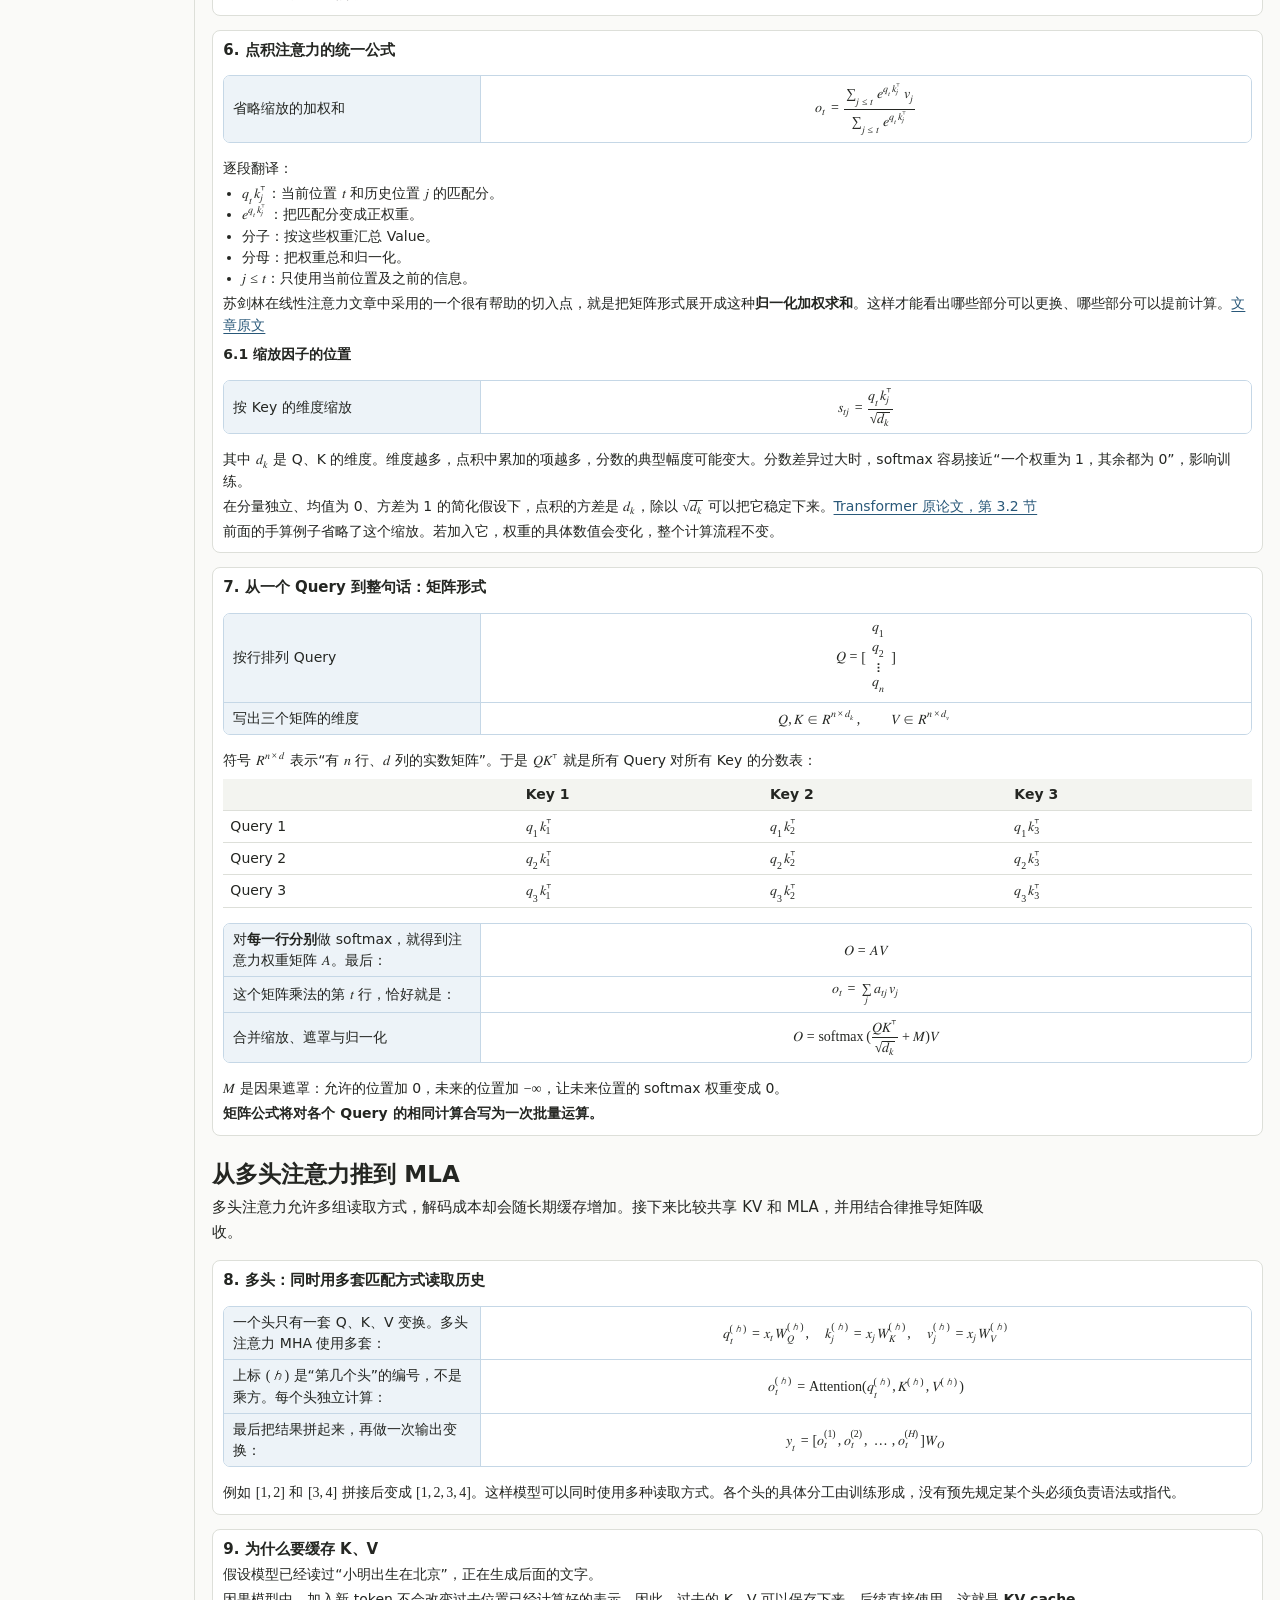
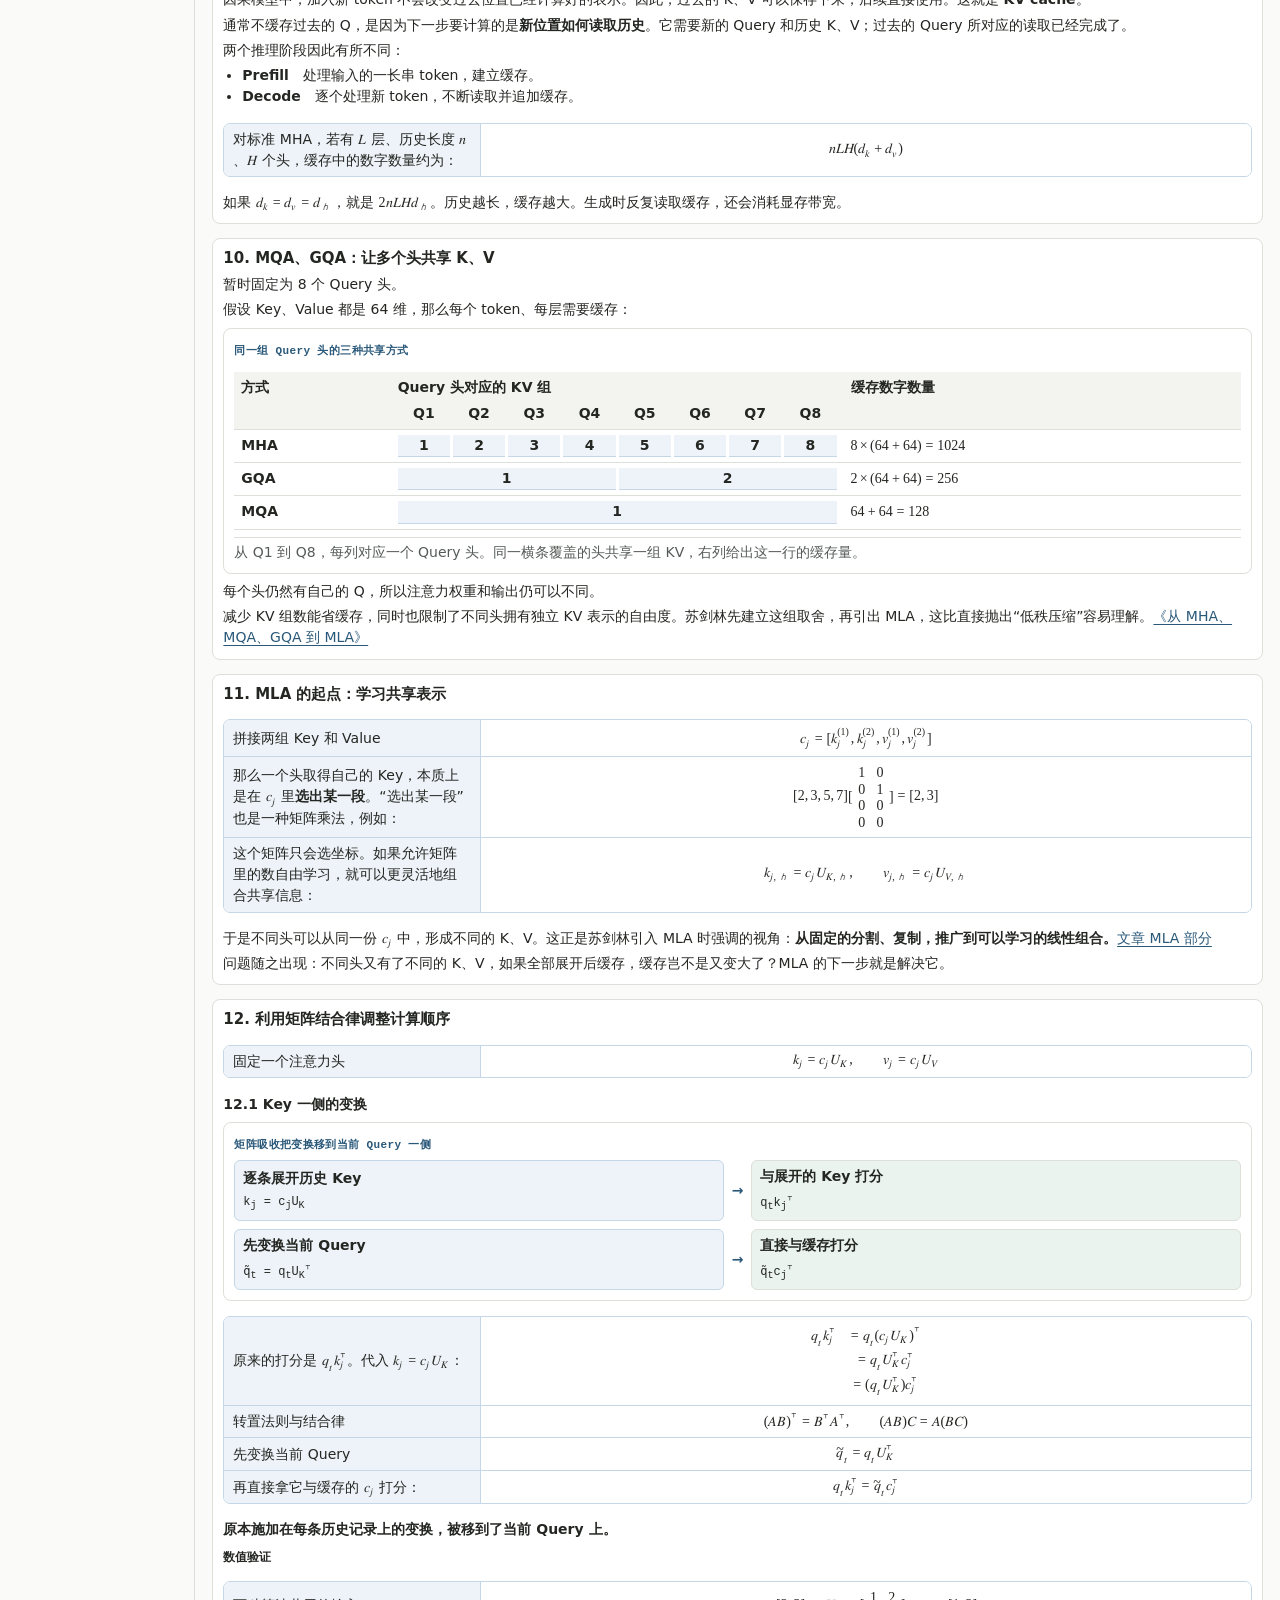
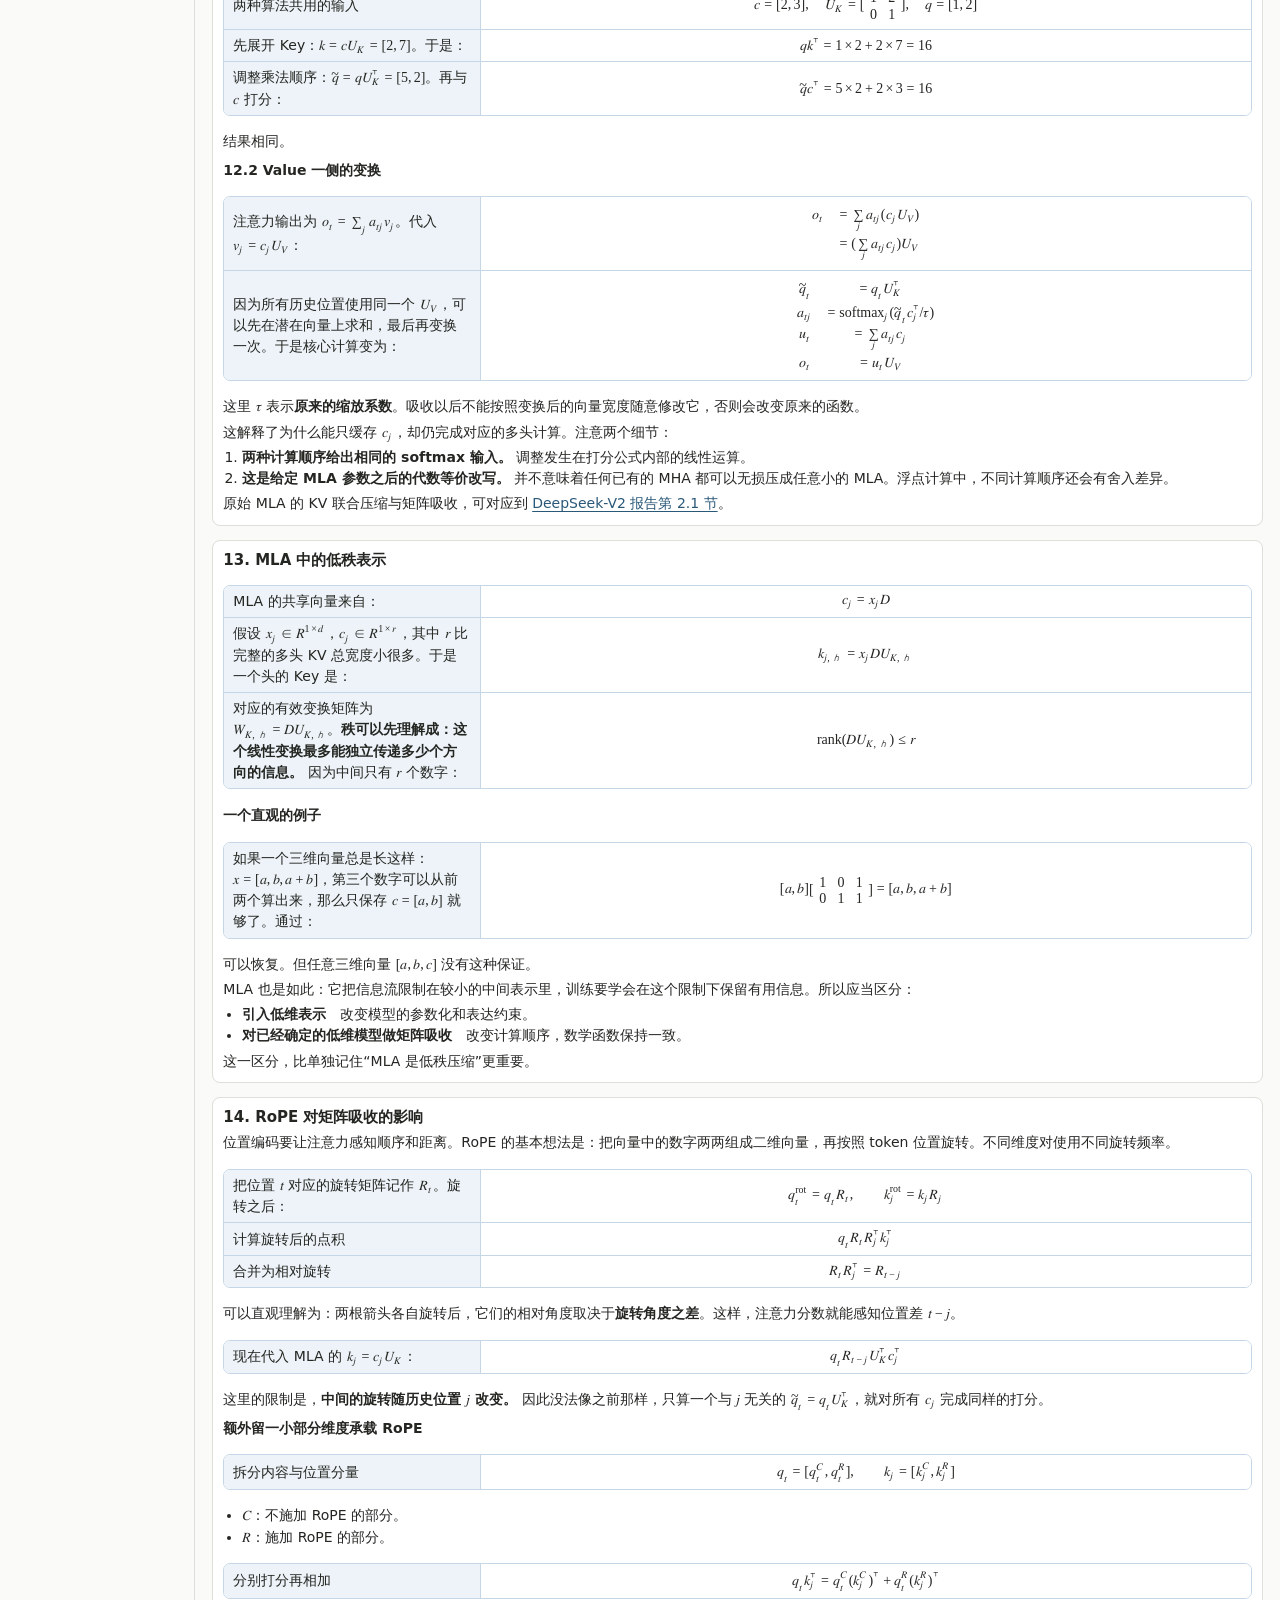
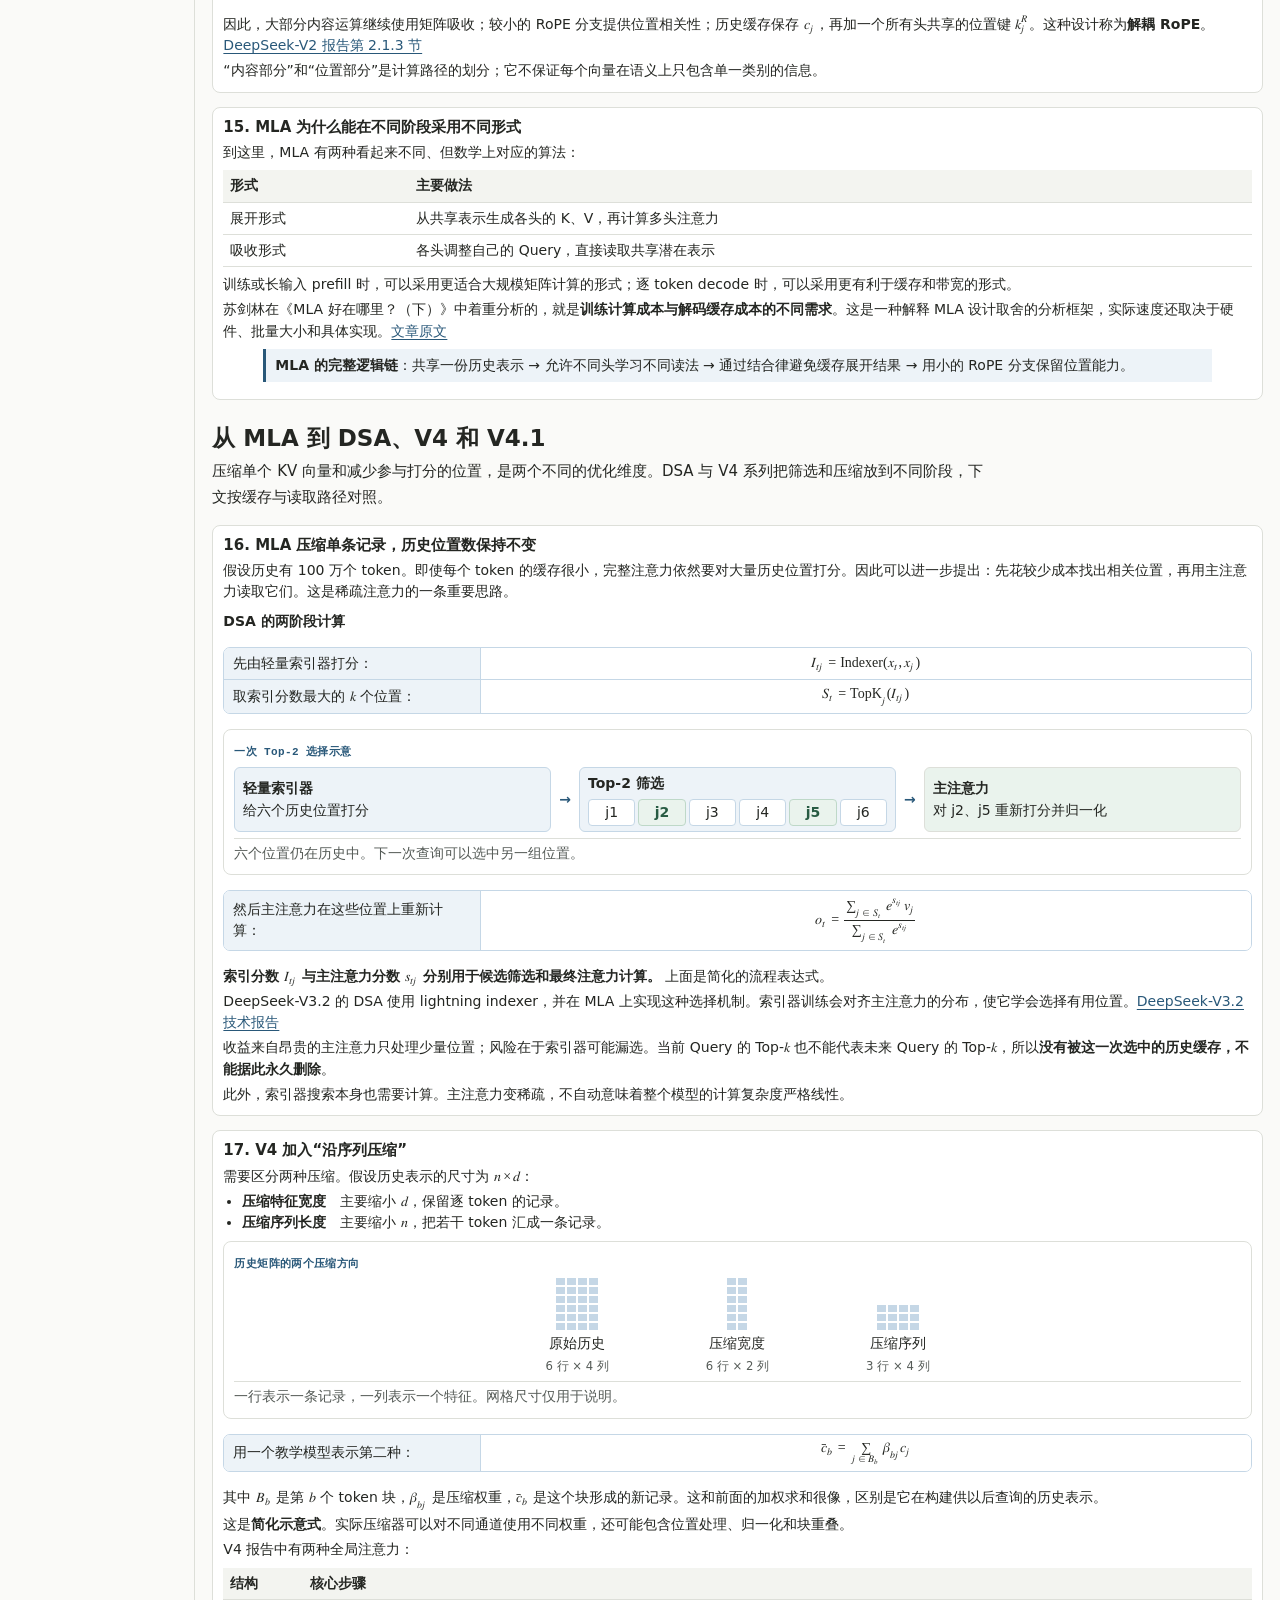
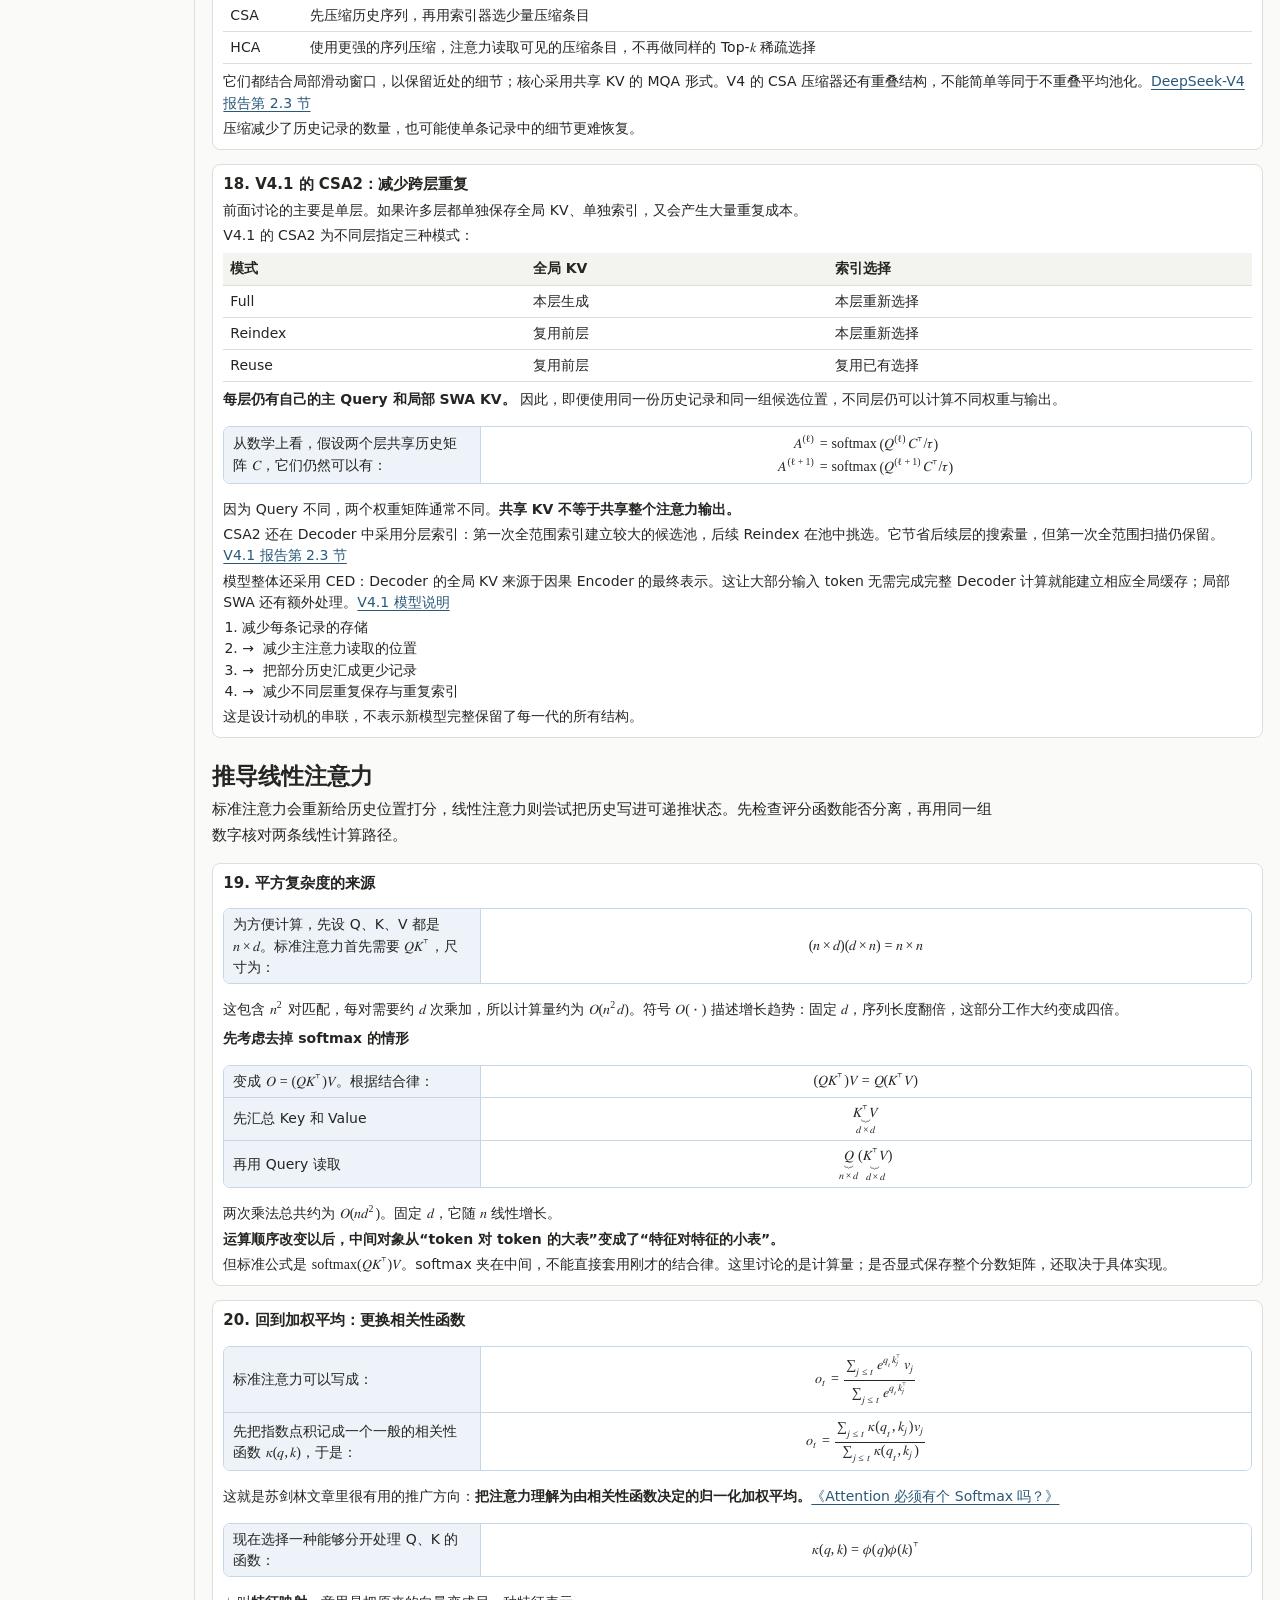
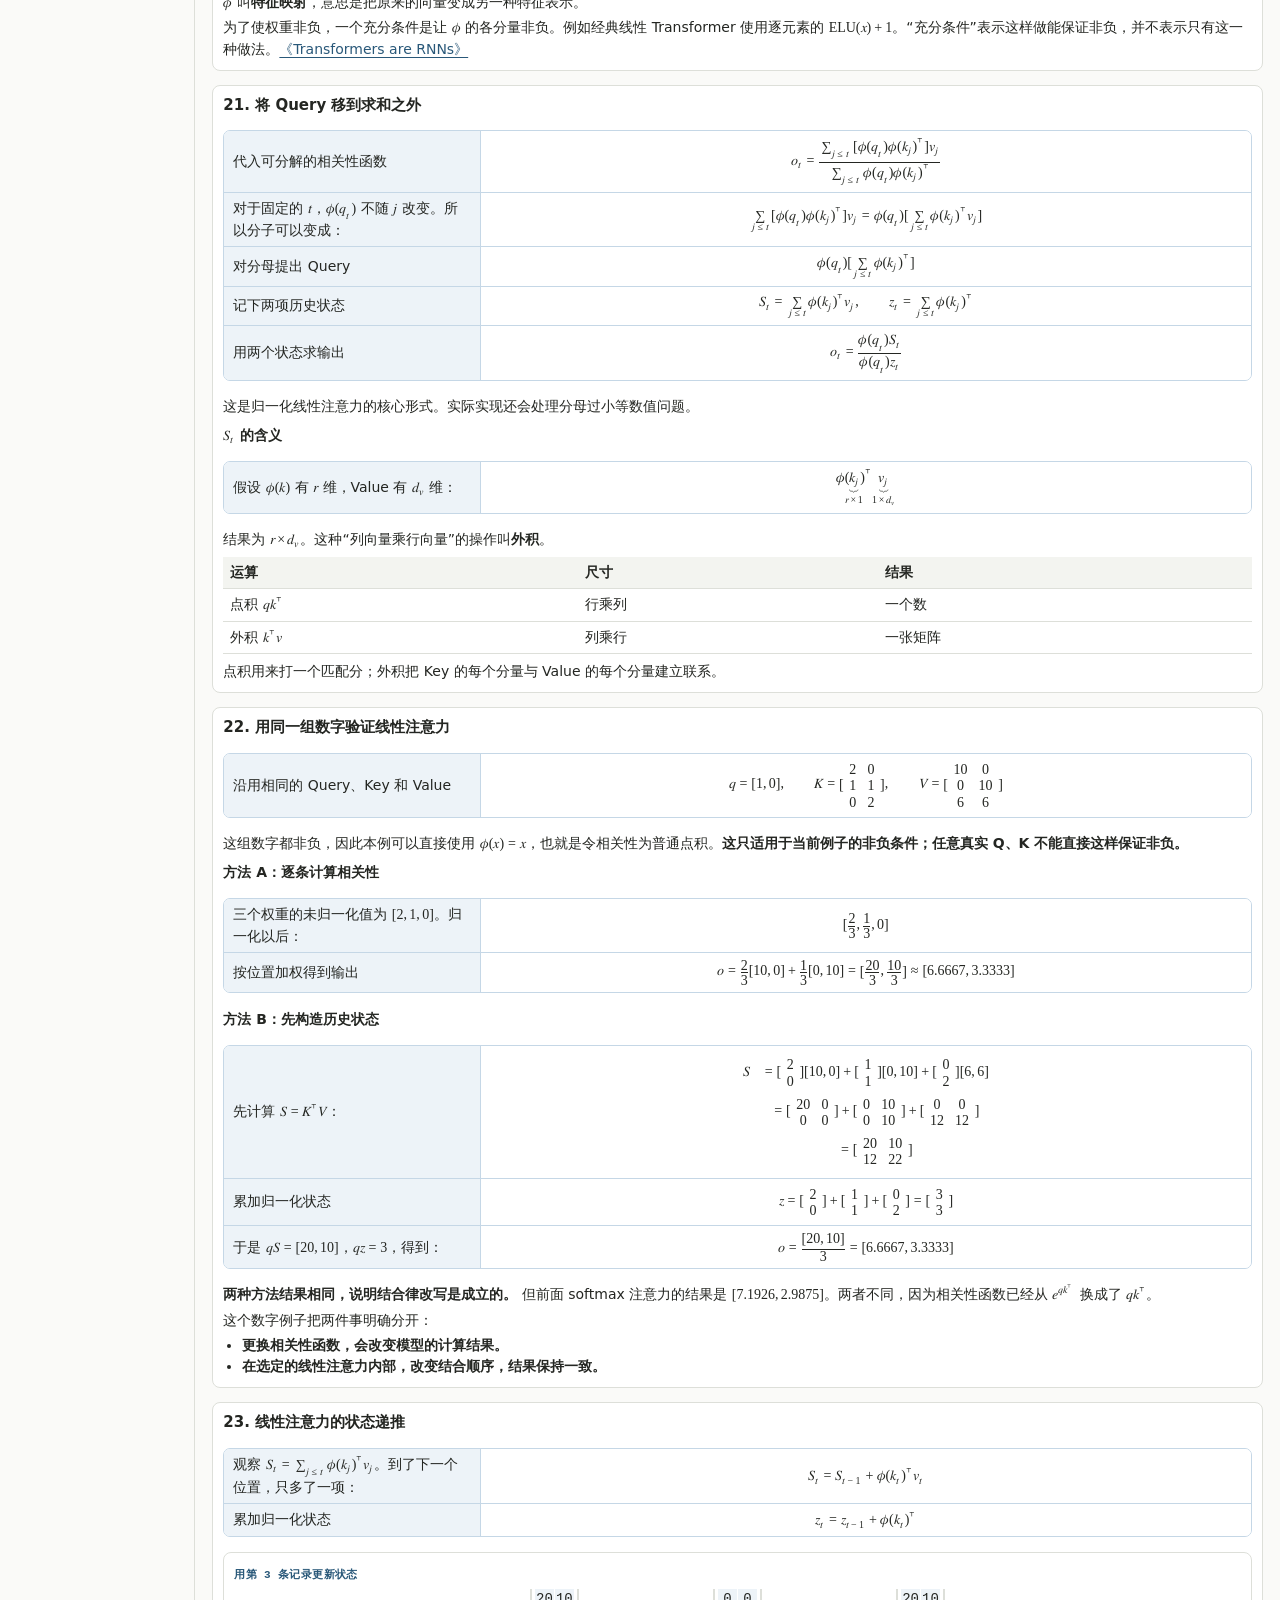
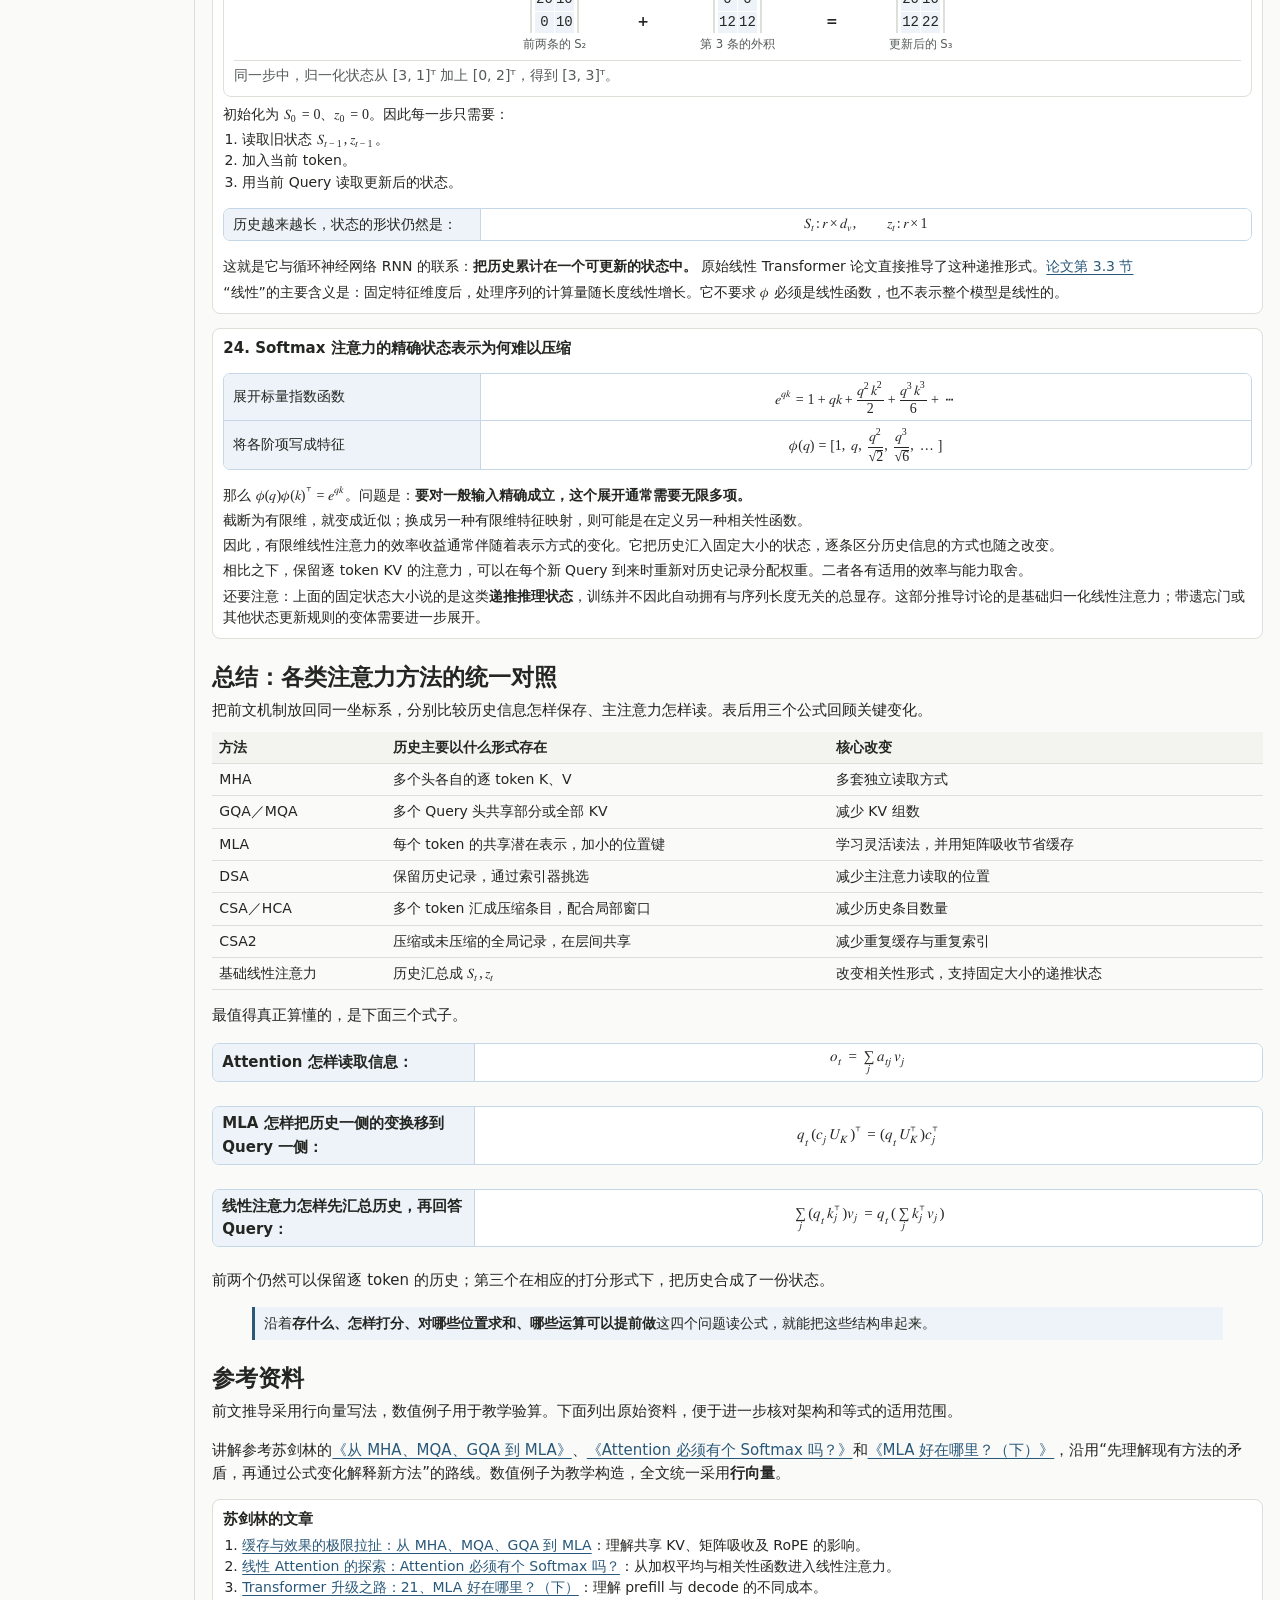
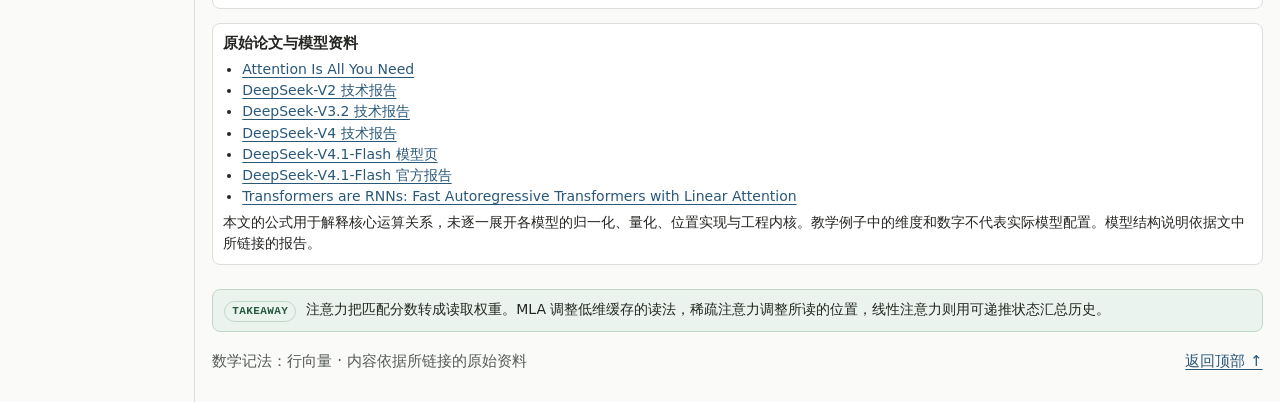
==== commit 73a67e3c: "Migrate existing notes to the Infra Visual Note styles" ====
--- a/index.html
+++ b/index.html
@@ -24,7 +24,7 @@
           <details class="branch" open>
             <summary>注意力</summary>
             <ul class="branch">
-              <li><a href="./notes/attention-from-matrices/" data-chapter="attention-from-matrices" target="chapter-content">从矩阵到注意力</a></li>
+              <li><a href="./notes/attention-from-matrices/" data-chapter="attention-from-matrices" target="chapter-content" aria-current="page">从矩阵到注意力</a></li>
             </ul>
           </details>
         </details>
@@ -33,7 +33,7 @@
           <details class="branch" open>
             <summary>多卡互联</summary>
             <ul class="branch">
-              <li><a href="./notes/gpu-rdma/" data-chapter="gpu-rdma" target="chapter-content" aria-current="page">GPU 多卡互联与 RDMA</a></li>
+              <li><a href="./notes/gpu-rdma/" data-chapter="gpu-rdma" target="chapter-content">GPU 多卡互联与 RDMA</a></li>
             </ul>
           </details>
         </details>
@@ -50,7 +50,7 @@
       </nav>
     </details>
     <main class="reader-pane" aria-label="文件内容">
-      <iframe src="./notes/gpu-rdma/" name="chapter-content" title="GPU 多卡互联与 RDMA"></iframe>
+      <iframe src="./notes/attention-from-matrices/index.html" name="chapter-content" title="从矩阵到注意力"></iframe>
     </main>
   </div>
   <script>
@@ -58,7 +58,8 @@
     const frame = document.querySelector('iframe[name="chapter-content"]');
     const sidebar = document.querySelector(".reader-sidebar");
     const compact = matchMedia("(max-width: 890px)");
-    let displayedUrl = frame.src;
+    let displayedChapter = "attention-from-matrices";
+    let resetScroll = false;
     const resize = new ResizeObserver(() => {
       const body = frame.contentDocument?.body;
       if (body) {
@@ -71,6 +72,10 @@
       const body = frame.contentDocument?.body;
       if (body) {
         resize.observe(body);
+      }
+      if (resetScroll) {
+        resetScroll = false;
+        requestAnimationFrame(() => window.scrollTo(0, 0));
       }
     });
 
@@ -89,9 +94,14 @@
         }
       }
       frame.title = selected.textContent.trim();
-      if (displayedUrl !== selected.href) {
-        displayedUrl = selected.href;
-        frame.contentWindow.location.replace(displayedUrl);
+      if (displayedChapter !== selected.dataset.chapter) {
+        displayedChapter = selected.dataset.chapter;
+        resetScroll = true;
+        if (location.protocol === "file:") {
+          frame.src = new URL("index.html", selected.href).href;
+        } else {
+          frame.contentWindow.location.replace(selected.href);
+        }
       }
     }
 
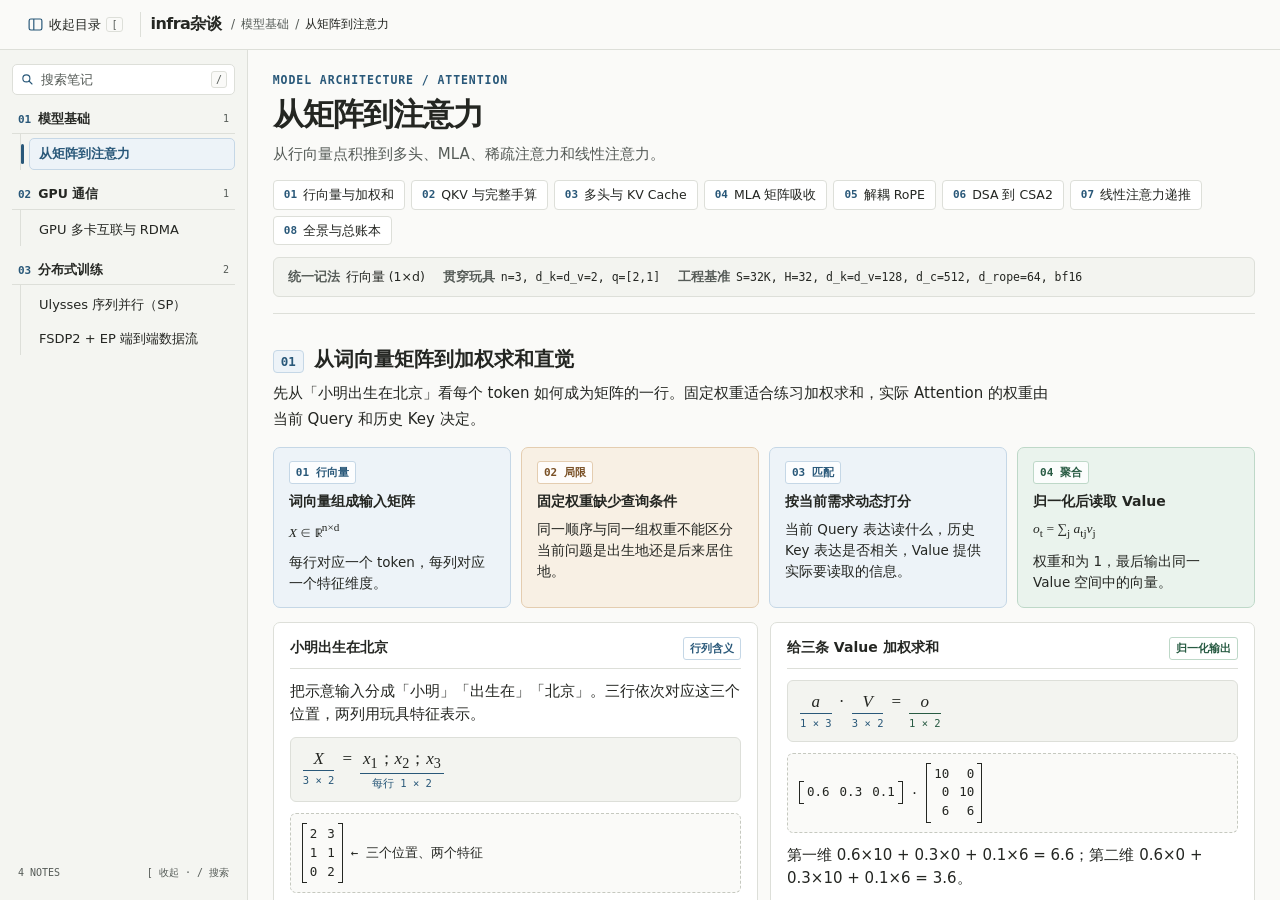
==== commit 47b6b2ea: "Upgrade the reader navigation, search, and full-height layout" ====
--- a/index.html
+++ b/index.html
@@ -11,121 +11,257 @@
 <body class="reader-home">
   <header class="reader-header">
     <div class="reader-header-inner">
+      <button class="reader-toggle" type="button" aria-controls="reader-sidebar" aria-expanded="true" aria-keyshortcuts="[">
+        <svg viewBox="0 0 20 20" width="17" height="17" fill="none" stroke="currentColor" stroke-width="1.4" aria-hidden="true">
+          <rect x="2.5" y="3.5" width="15" height="13" rx="2" />
+          <path d="M8 3.5v13" />
+        </svg>
+        <span class="reader-toggle-label">收起目录</span>
+        <kbd aria-hidden="true">[</kbd>
+      </button>
       <a class="site-name" href="./">infra杂谈</a>
+      <p class="reader-location" aria-live="polite">
+        <span aria-hidden="true">/</span>
+        <span class="reader-location-domain">模型基础</span>
+        <span aria-hidden="true">/</span>
+        <span class="reader-location-title">从矩阵到注意力</span>
+      </p>
     </div>
   </header>
+
   <div class="reader-layout">
-    <details class="reader-sidebar" open>
-      <summary class="reader-toggle">目录</summary>
-      <nav class="catalog" aria-label="文件目录">
-        <h1>目录</h1>
-        <details open>
-          <summary>模型基础</summary>
-          <details class="branch" open>
-            <summary>注意力</summary>
-            <ul class="branch">
-              <li><a href="./notes/attention-from-matrices/" data-chapter="attention-from-matrices" target="chapter-content" aria-current="page">从矩阵到注意力</a></li>
-            </ul>
-          </details>
-        </details>
-        <details open>
-          <summary>GPU 通信</summary>
-          <details class="branch" open>
-            <summary>多卡互联</summary>
-            <ul class="branch">
-              <li><a href="./notes/gpu-rdma/" data-chapter="gpu-rdma" target="chapter-content">GPU 多卡互联与 RDMA</a></li>
-            </ul>
-          </details>
-        </details>
-        <details open>
-          <summary>分布式训练</summary>
-          <details class="branch" open>
-            <summary>并行策略</summary>
-            <ul class="branch">
-              <li><a href="./notes/ulysses-sp/" data-chapter="ulysses-sp" target="chapter-content">Ulysses 序列并行（SP）</a></li>
-              <li><a href="./notes/fsdp2-ep/" data-chapter="fsdp2-ep" target="chapter-content">FSDP2 + EP 端到端数据流</a></li>
-            </ul>
-          </details>
-        </details>
+    <aside class="reader-sidebar" id="reader-sidebar" aria-label="笔记目录">
+      <label class="reader-search">
+        <svg viewBox="0 0 20 20" width="15" height="15" fill="none" stroke="currentColor" stroke-width="1.5" aria-hidden="true">
+          <circle cx="8.5" cy="8.5" r="4.7" />
+          <path d="m12 12 4 4" stroke-linecap="round" />
+        </svg>
+        <input type="search" aria-label="搜索笔记" aria-keyshortcuts="/" placeholder="搜索笔记" autocomplete="off">
+        <kbd aria-hidden="true">/</kbd>
+      </label>
+
+      <nav class="reader-domains" aria-label="笔记领域">
+        <section class="nav-domain" data-domain="模型基础">
+          <div class="nav-domain-head">
+            <span class="nav-domain-title"><span class="nav-domain-num">01</span>模型基础</span>
+            <span class="nav-domain-count">1</span>
+          </div>
+          <ul class="nav-list">
+            <li class="nav-item" data-keywords="attention mla linear softmax 矩阵 注意力">
+              <a class="nav-link" href="./notes/attention-from-matrices/" data-chapter="attention-from-matrices" target="chapter-content" aria-current="page">
+                <span class="nav-title">从矩阵到注意力</span>
+              </a>
+            </li>
+          </ul>
+        </section>
+
+        <section class="nav-domain" data-domain="GPU 通信">
+          <div class="nav-domain-head">
+            <span class="nav-domain-title"><span class="nav-domain-num">02</span>GPU 通信</span>
+            <span class="nav-domain-count">1</span>
+          </div>
+          <ul class="nav-list">
+            <li class="nav-item" data-keywords="rdma gpudirect nccl gpu pcie nvlink nvswitch 多卡互联 拓扑 网卡">
+              <a class="nav-link" href="./notes/gpu-rdma/" data-chapter="gpu-rdma" target="chapter-content">
+                <span class="nav-title">GPU 多卡互联与 RDMA</span>
+              </a>
+            </li>
+          </ul>
+        </section>
+
+        <section class="nav-domain" data-domain="分布式训练">
+          <div class="nav-domain-head">
+            <span class="nav-domain-title"><span class="nav-domain-num">03</span>分布式训练</span>
+            <span class="nav-domain-count">2</span>
+          </div>
+          <ul class="nav-list">
+            <li class="nav-item" data-keywords="ulysses sp cp all-to-all flashattention 序列并行 上下文并行">
+              <a class="nav-link" href="./notes/ulysses-sp/" data-chapter="ulysses-sp" target="chapter-content">
+                <span class="nav-title">Ulysses 序列并行（SP）</span>
+              </a>
+            </li>
+            <li class="nav-item" data-keywords="fsdp2 ep moe grouped matmul all-to-all 专家并行 路由">
+              <a class="nav-link" href="./notes/fsdp2-ep/" data-chapter="fsdp2-ep" target="chapter-content">
+                <span class="nav-title">FSDP2 + EP 端到端数据流</span>
+              </a>
+            </li>
+          </ul>
+        </section>
       </nav>
-    </details>
-    <main class="reader-pane" aria-label="文件内容">
+
+      <p class="reader-search-empty" role="status" hidden>没有匹配的笔记</p>
+      <footer class="reader-sidebar-footer">
+        <span class="reader-note-total">4 NOTES</span>
+        <span><kbd>[</kbd> 收起 · <kbd>/</kbd> 搜索</span>
+      </footer>
+    </aside>
+
+    <div class="reader-scrim" aria-hidden="true" hidden></div>
+    <main class="reader-pane" aria-label="笔记正文">
       <iframe src="./notes/attention-from-matrices/index.html" name="chapter-content" title="从矩阵到注意力"></iframe>
     </main>
   </div>
+
   <script>
-    const chapterLinks = [...document.querySelectorAll(".catalog a[data-chapter]")];
-    const frame = document.querySelector('iframe[name="chapter-content"]');
     const sidebar = document.querySelector(".reader-sidebar");
-    const compact = matchMedia("(max-width: 890px)");
-    let displayedChapter = "attention-from-matrices";
-    let resetScroll = false;
-    const resize = new ResizeObserver(() => {
-      const body = frame.contentDocument?.body;
-      if (body) {
-        frame.style.height = Math.ceil(body.getBoundingClientRect().height) + "px";
-      }
+    const toggle = document.querySelector(".reader-toggle");
+    const toggleLabel = toggle.querySelector(".reader-toggle-label");
+    const search = sidebar.querySelector('input[type="search"]');
+    const catalogue = sidebar.querySelector(".reader-domains");
+    const empty = sidebar.querySelector(".reader-search-empty");
+    const scrim = document.querySelector(".reader-scrim");
+    const pane = document.querySelector(".reader-pane");
+    const frame = pane.querySelector("iframe");
+    const locationDomain = document.querySelector(".reader-location-domain");
+    const locationTitle = document.querySelector(".reader-location-title");
+    const compact = matchMedia("(max-width: 900px)");
+    const normalize = value => value.normalize("NFKC").toLowerCase();
+    const domains = [...catalogue.querySelectorAll(".nav-domain")].map(section => {
+      const name = section.dataset.domain;
+      const items = [...section.querySelectorAll(".nav-item")].map(item => {
+        const link = item.querySelector(".nav-link");
+        const title = link.querySelector(".nav-title").textContent;
+        return { item, link, title, name, terms: normalize([name, title, item.dataset.keywords].join(" ")) };
+      });
+      return { section, items, count: section.querySelector(".nav-domain-count") };
     });
-
-    frame.addEventListener("load", () => {
-      resize.disconnect();
-      const body = frame.contentDocument?.body;
-      if (body) {
-        resize.observe(body);
-      }
-      if (resetScroll) {
-        resetScroll = false;
-        requestAnimationFrame(() => window.scrollTo(0, 0));
-      }
-    });
-
-    function syncSidebar() {
-      sidebar.open = !compact.matches;
+    const chapters = domains.flatMap(domain => domain.items);
+    const chapterById = new Map(chapters.map(chapter => [chapter.link.dataset.chapter, chapter]));
+    const defaultChapter = chapters.find(chapter => chapter.link.hasAttribute("aria-current")) ?? chapters[0];
+    let displayedChapter = defaultChapter;
+    let desktopOpen = true;
+    let drawerOpen = false;
+
+    function sidebarIsOpen() {
+      return compact.matches ? drawerOpen : desktopOpen;
+    }
+
+    function renderSidebar() {
+      const open = sidebarIsOpen();
+      const overlay = compact.matches && open;
+      if (!open && sidebar.contains(document.activeElement)) {
+        toggle.focus();
+      }
+      document.body.classList.toggle("sidebar-collapsed", !desktopOpen);
+      document.body.classList.toggle("sidebar-open", overlay);
+      sidebar.inert = !open;
+      pane.inert = overlay;
+      scrim.hidden = !overlay;
+      toggle.setAttribute("aria-expanded", String(open));
+      toggleLabel.textContent = open ? "收起目录" : "展开目录";
+    }
+
+    function setSidebar(open) {
+      if (compact.matches) {
+        drawerOpen = open;
+      } else {
+        desktopOpen = open;
+      }
+      renderSidebar();
+    }
+
+    function filterNotes() {
+      const query = normalize(search.value).trim().split(/\s+/).filter(Boolean);
+      let visible = 0;
+      for (const { section, items, count } of domains) {
+        let matches = 0;
+        for (const { item, terms } of items) {
+          const matchesAll = query.every(word => terms.includes(word));
+          item.hidden = !matchesAll;
+          matches += Number(matchesAll);
+        }
+        section.hidden = matches === 0;
+        count.textContent = matches;
+        visible += matches;
+      }
+      catalogue.hidden = visible === 0;
+      empty.hidden = visible > 0;
     }
 
     function showChapter() {
       const requested = new URLSearchParams(location.search).get("chapter");
-      const selected = chapterLinks.find(link => link.dataset.chapter === requested) ?? chapterLinks[0];
-      for (const link of chapterLinks) {
-        if (link === selected) {
-          link.setAttribute("aria-current", "page");
+      const selected = chapterById.get(requested) ?? defaultChapter;
+      for (const chapter of chapters) {
+        if (chapter === selected) {
+          chapter.link.setAttribute("aria-current", "page");
         } else {
-          link.removeAttribute("aria-current");
-        }
-      }
-      frame.title = selected.textContent.trim();
-      if (displayedChapter !== selected.dataset.chapter) {
-        displayedChapter = selected.dataset.chapter;
-        resetScroll = true;
+          chapter.link.removeAttribute("aria-current");
+        }
+      }
+      locationDomain.textContent = selected.name;
+      locationTitle.textContent = selected.title;
+      frame.title = selected.title;
+      if (selected !== displayedChapter) {
+        displayedChapter = selected;
         if (location.protocol === "file:") {
-          frame.src = new URL("index.html", selected.href).href;
+          frame.src = new URL("index.html", selected.link.href).href;
         } else {
-          frame.contentWindow.location.replace(selected.href);
-        }
-      }
-    }
-
-    for (const link of chapterLinks) {
+          frame.contentWindow.location.replace(selected.link.href);
+        }
+      }
+    }
+
+    function handleShortcut(event) {
+      if (event.defaultPrevented || event.isComposing || event.altKey || event.ctrlKey || event.metaKey) {
+        return;
+      }
+      if (event.key === "Escape" && event.target === search) {
+        event.preventDefault();
+        search.value = "";
+        filterNotes();
+        search.blur();
+        return;
+      }
+      if (event.target.closest?.('input, textarea, select, [contenteditable]:not([contenteditable="false"])')) {
+        return;
+      }
+      if (event.key === "[" || event.key === "/") {
+        event.preventDefault();
+        if (event.repeat) return;
+        if (event.key === "[") {
+          setSidebar(!sidebarIsOpen());
+        } else {
+          setSidebar(true);
+          search.focus();
+        }
+      } else if (event.key === "Escape" && compact.matches && drawerOpen) {
+        event.preventDefault();
+        setSidebar(false);
+      }
+    }
+
+    for (const { link } of chapters) {
       link.addEventListener("click", event => {
-        if (event.button !== 0 || event.altKey || event.ctrlKey || event.metaKey || event.shiftKey) {
-          return;
-        }
+        if (event.button !== 0 || event.altKey || event.metaKey || event.ctrlKey || event.shiftKey) return;
         event.preventDefault();
         const url = new URL(location.href);
         if (url.searchParams.get("chapter") !== link.dataset.chapter) {
           url.searchParams.set("chapter", link.dataset.chapter);
           history.pushState(null, "", url);
         }
+        if (displayedChapter.link === link) {
+          frame.contentDocument?.documentElement.scrollTo(0, 0);
+        }
         showChapter();
-        if (compact.matches) {
-          sidebar.open = false;
-        }
-        window.scrollTo(0, 0);
+        if (compact.matches) setSidebar(false);
       });
     }
-    compact.addEventListener("change", syncSidebar);
+
+    toggle.addEventListener("click", () => setSidebar(!sidebarIsOpen()));
+    scrim.addEventListener("click", () => setSidebar(false));
+    search.addEventListener("input", filterNotes);
+    document.addEventListener("keydown", handleShortcut);
+    frame.addEventListener("load", () => {
+      frame.contentDocument?.addEventListener("keydown", handleShortcut);
+    });
+    compact.addEventListener("change", () => {
+      drawerOpen = false;
+      renderSidebar();
+    });
     window.addEventListener("popstate", showChapter);
-    syncSidebar();
+
+    renderSidebar();
+    filterNotes();
     showChapter();
   </script>
 </body>
--- a/assets/reader.css
+++ b/assets/reader.css
@@ -1,19 +1,14 @@
 :root {
   color-scheme: light;
   --reader-paper: #fafaf8;
+  --reader-sidebar-surface: #f4f5f1;
   --reader-ink: #242622;
   --reader-muted: #555b57;
   --reader-rule: #dddfd9;
   --reader-blue: #295879;
   --reader-blue-soft: #edf3f8;
-  --reader-green: #285b43;
-  --reader-green-soft: #eaf3ed;
-  --reader-amber: #795025;
-  --reader-amber-soft: #f8f0e4;
-  --reader-red: #873b33;
-  --reader-red-soft: #f8eeeb;
-  --reader-purple: #604b7d;
-  --reader-purple-soft: #f2edf6;
+  --reader-blue-line: #c5d7e6;
+  --reader-mono: "JetBrains Mono", SFMono-Regular, Consolas, monospace;
 }
 
 .reader-home {
@@ -23,116 +18,228 @@
   font: 15px/1.55 Inter, "Noto Sans CJK SC", "PingFang SC", "Microsoft YaHei", system-ui, sans-serif;
 }
 .reader-home *, .reader-home *::before, .reader-home *::after { box-sizing: border-box; }
-.reader-header { border-bottom: 1px solid var(--reader-rule); }
-.reader-header-inner, .reader-layout { max-width: 1540px; margin-inline: auto; }
+.reader-home [hidden] { display: none; }
+.reader-home :is(a, button, input):focus-visible { outline: 2px solid var(--reader-blue); outline-offset: 2px; }
+.reader-home kbd { font-family: var(--reader-mono); font-variant-numeric: tabular-nums; }
+
+.reader-header {
+  position: sticky;
+  top: 0;
+  z-index: 3;
+  height: 50px;
+  border-bottom: 1px solid var(--reader-rule);
+  background: rgba(250, 250, 248, 0.94);
+  backdrop-filter: blur(10px);
+}
+.reader-header-inner, .reader-layout { max-width: 1620px; margin-inline: auto; }
 .reader-header-inner {
   display: flex;
   align-items: center;
-  justify-content: space-between;
-  min-height: 52px;
-  padding-inline: clamp(14px, 2.6vw, 29px);
-}
-.reader-header a { color: var(--reader-muted); font-size: 13px; text-decoration: none; }
-.reader-header a:hover { text-decoration: underline; }
-.reader-header .site-name { color: var(--reader-ink); font-size: 17px; font-weight: 720; letter-spacing: -.035em; }
+  height: 100%;
+  gap: 10px;
+  padding-inline: clamp(10px, 1.6vw, 24px);
+}
+.reader-toggle {
+  display: inline-flex;
+  flex: none;
+  align-items: center;
+  gap: 5px;
+  padding: 4px 6px;
+  border: 1px solid transparent;
+  border-radius: 5px;
+  background: transparent;
+  color: var(--reader-ink);
+  font: inherit;
+  font-size: 12.5px;
+  line-height: 1.38;
+  cursor: pointer;
+}
+.reader-toggle:hover { background: #fff; border-color: var(--reader-rule); }
+.reader-toggle svg, .reader-search svg { flex: none; color: var(--reader-blue); }
+.reader-toggle kbd, .reader-search kbd {
+  padding: 0 4px;
+  border: 1px solid var(--reader-rule);
+  border-radius: 3px;
+  background: var(--reader-paper);
+  color: var(--reader-muted);
+  font-size: 10px;
+}
+.reader-header .site-name {
+  flex: none;
+  border-left: 1px solid var(--reader-rule);
+  padding-inline-start: 10px;
+  color: var(--reader-ink);
+  font-size: 16px;
+  font-weight: 720;
+  letter-spacing: -.035em;
+  text-decoration: none;
+}
+.reader-location {
+  display: flex;
+  align-items: baseline;
+  min-width: 0;
+  gap: 6px;
+  margin: 0;
+  color: var(--reader-muted);
+  font-size: 12px;
+  white-space: nowrap;
+}
+.reader-location-title { overflow: hidden; color: var(--reader-ink); text-overflow: ellipsis; }
 
 .reader-layout {
   display: grid;
-  grid-template-columns: clamp(155px, 17%, 195px) minmax(0, 1fr);
-  align-items: stretch;
-}
-.reader-sidebar { min-width: 0; border-right: 1px solid var(--reader-rule); font-size: 13px; }
-.reader-toggle { display: none; }
-.catalog {
+  grid-template-columns: 248px minmax(0, 1fr);
+  transition: grid-template-columns 180ms ease;
+}
+body.sidebar-collapsed .reader-layout { grid-template-columns: 0px minmax(0, 1fr); }
+.reader-sidebar {
   position: sticky;
-  top: 0;
-  max-height: 100dvh;
+  top: 50px;
+  width: 248px;
+  height: calc(100dvh - 50px);
+  min-width: 0;
   overflow-y: auto;
-  padding: 19px 12px 24px clamp(12px, 1.8vw, 19px);
-}
-.catalog h1 { margin: 0 0 7px; color: var(--reader-muted); font-size: 12px; font-weight: 650; }
-.catalog summary { padding-block: 5px; font-weight: 650; }
-.catalog .branch summary { font-weight: 550; }
-.reader-sidebar summary::marker { color: var(--reader-muted); font-size: .8em; }
-.catalog .branch { margin: 0 0 5px 5px; padding-left: 8px; border-left: 1px solid var(--reader-rule); }
-.catalog ul { list-style: none; }
-.catalog a {
+  padding: 14px 12px 20px;
+  display: flex;
+  flex-direction: column;
+  gap: 14px;
+  border-right: 1px solid var(--reader-rule);
+  background: var(--reader-sidebar-surface);
+}
+body.sidebar-collapsed .reader-sidebar { visibility: hidden; }
+.reader-pane { min-width: 0; }
+.reader-pane iframe {
+  height: calc(100dvh - 50px);
+  width: 100%;
   display: block;
-  padding-block: 5px;
-  color: var(--reader-ink);
-  line-height: 1.45;
+  border: 0;
+}
+.reader-scrim { display: none; }
+
+.reader-search {
+  display: flex;
+  flex: none;
+  align-items: center;
+  min-width: 0;
+  height: 31px;
+  gap: 6px;
+  padding: 0 7px;
+  border: 1px solid var(--reader-rule);
+  border-radius: 5px;
+  background: #fff;
+  cursor: text;
+}
+.reader-search:focus-within { border-color: var(--reader-blue); }
+.reader-search input {
+  flex: 1 1 auto;
+  width: 100%;
+  min-width: 0;
+  height: 100%;
+  padding: 0;
+  border: 0;
+  background: transparent;
+  color: var(--reader-ink);
+  font: inherit;
+  font-size: 12.5px;
+}
+.reader-search input:focus-visible { outline: none; }
+.reader-search input::placeholder { color: var(--reader-muted); }
+.reader-search kbd { flex: none; }
+.reader-domains { display: flex; flex-direction: column; gap: 14px; }
+.nav-domain-head {
+  display: flex;
+  align-items: center;
+  justify-content: space-between;
+  padding: 0 6px 5px;
+  border-bottom: 1px solid var(--reader-rule);
+}
+.nav-domain-title { display: inline-flex; align-items: baseline; gap: 7px; color: var(--reader-ink); font-size: 12.5px; font-weight: 700; }
+.nav-domain-num, .nav-domain-count { font-family: var(--reader-mono); font-variant-numeric: tabular-nums; }
+.nav-domain-num { color: var(--reader-blue); font-size: 11px; font-weight: 700; }
+.nav-domain-count { color: var(--reader-muted); font-size: 10px; }
+.nav-list {
+  list-style: none;
+  margin: 0 0 0 8px;
+  padding: 0 0 0 8px;
+  border-left: 1px solid var(--reader-rule);
+  display: flex;
+  flex-direction: column;
+  gap: 2px;
+}
+.nav-list > :first-child { margin-top: 4px; }
+.nav-link {
+  position: relative;
+  display: flex;
+  align-items: baseline;
+  padding: 6px 9px;
+  border-radius: 5px;
+  border: 1px solid transparent;
+  color: var(--reader-ink);
+  font-size: 13px;
+  line-height: 1.38;
   text-decoration: none;
-  overflow-wrap: anywhere;
-}
-.catalog a[aria-current="page"] { color: var(--reader-blue); font-weight: 700; }
-.catalog a:hover { text-decoration: underline; text-underline-offset: .2em; }
-.reader-home :is(a, summary):focus-visible { outline: 2px solid var(--reader-blue); outline-offset: 2px; }
-.reader-pane { min-width: 0; }
-.reader-pane iframe { display: block; width: 100%; height: 75vh; border: 0; }
-
-@media (max-width: 890px) {
-  .reader-layout { grid-template-columns: minmax(0, 1fr); }
-  .reader-sidebar { padding: 0 14px; border-right: 0; border-bottom: 1px solid var(--reader-rule); }
-  .reader-sidebar .reader-toggle { display: list-item; padding-block: 11px; font-weight: 650; }
-  .catalog { position: static; max-height: none; overflow: visible; padding: 0 0 10px; }
-  .catalog h1 { display: none; }
-}
-@media (pointer: coarse) {
-  .reader-sidebar :is(summary, a) { min-height: 44px; padding-block: 11px; }
-  .reader-header a { display: flex; align-items: center; min-height: 44px; }
-}
-
-body.reader-note {
-  --ink: var(--reader-ink);
-  --muted: var(--reader-muted);
-  --navy: #263d4c;
-  --blue: var(--reader-blue);
-  --blue-bg: var(--reader-blue-soft);
-  --green: var(--reader-green);
-  --green-bg: var(--reader-green-soft);
-  --orange: var(--reader-amber);
-  --orange-bg: var(--reader-amber-soft);
-  --amber: var(--reader-amber);
-  --amber-bg: var(--reader-amber-soft);
-  --red: var(--reader-red);
-  --red-bg: var(--reader-red-soft);
-  --purple: var(--reader-purple);
-  --purple-bg: var(--reader-purple-soft);
-  --line: var(--reader-rule);
-  max-width: 1500px;
-  margin: 0 auto;
-  padding: 14px clamp(12px, 1.6vw, 18px) 22px;
-  background: var(--reader-paper);
-  overflow-wrap: anywhere;
-}
-.reader-note.reader-rdma > main, .reader-note > main { max-width: none; margin: 0; padding: 0; }
-.reader-note > .site-header, .reader-note > main > header {
-  margin: 0 0 15px;
-  padding: 0 0 12px;
-  border: 0;
-  border-bottom: 1px solid var(--reader-rule);
-  border-radius: 0;
-  background: transparent;
-  color: var(--reader-ink);
-}
-.reader-note .header-inner { padding: 0; }
-.reader-note .site-header a { color: var(--reader-blue); white-space: normal; }
-.reader-note :is(.site-header, main > header) h1 {
-  font-size: clamp(25px, 3.8vw, 37px);
-  line-height: 1.2;
-  text-align: left;
-  letter-spacing: -.035em;
-}
-.reader-note .chapter + .chapter { margin-top: 15px; }
-.reader-note .stage-heading { background: #f4f5f2; border-color: var(--reader-rule); color: var(--reader-ink); }
-
-.diagram-scroll { min-width: 0; overflow-x: auto; overscroll-behavior-x: contain; }
-.diagram-scroll > * { min-width: var(--diagram-width, 740px); }
-.reader-rdma .diagram-scroll { --diagram-width: 660px; }
-.reader-rdma .diagram-scroll:has(> .steps) { --diagram-width: 740px; }
-
-@media print {
-  body.reader-note { padding: 0; background: #fff; }
-  .diagram-scroll { overflow: visible; }
-  .diagram-scroll > * { min-width: 0; }
-}
+}
+.nav-link:hover { background: rgba(255,255,255,0.82); border-color: var(--reader-rule); }
+.nav-link[aria-current="page"] {
+  background: var(--reader-blue-soft);
+  border-color: var(--reader-blue-line);
+  color: var(--reader-blue);
+  font-weight: 700;
+}
+.nav-link[aria-current="page"]::before {
+  content: "";
+  position: absolute;
+  left: -9px;
+  top: 5px;
+  bottom: 5px;
+  width: 2.5px;
+  border-radius: 2px;
+  background: var(--reader-blue);
+}
+.nav-title { overflow-wrap: anywhere; }
+.reader-search-empty { margin: 0; padding-inline: 6px; color: var(--reader-muted); font-size: 12.5px; }
+.reader-sidebar-footer {
+  display: flex;
+  justify-content: space-between;
+  gap: 6px;
+  margin-top: auto;
+  padding-inline: 6px;
+  color: var(--reader-muted);
+  font: 10px/1.5 var(--reader-mono);
+  font-variant-numeric: tabular-nums;
+}
+
+@media (max-width: 900px) {
+  .reader-layout, body.sidebar-collapsed .reader-layout { grid-template-columns: minmax(0, 1fr); transition: none; }
+  .reader-sidebar {
+    position: fixed;
+    top: 50px;
+    left: 0;
+    z-index: 2;
+    width: 272px;
+    max-width: 100%;
+    transform: translateX(-100%);
+    visibility: hidden;
+    transition: transform 180ms ease, visibility 0s linear 180ms;
+  }
+  body.sidebar-open .reader-sidebar {
+    transform: translateX(0);
+    visibility: visible;
+    transition-delay: 0s;
+  }
+  .reader-scrim:not([hidden]) {
+    position: fixed;
+    inset: 50px 0 0;
+    z-index: 1;
+    display: block;
+    background: rgba(36, 38, 34, 0.24);
+  }
+}
+@media (max-width: 480px) {
+  .reader-header-inner { gap: 6px; }
+  .reader-header .site-name { padding-inline-start: 6px; font-size: 14px; }
+  .reader-location { gap: 4px; font-size: 11px; }
+}
+@media (prefers-reduced-motion: reduce) {
+  .reader-layout, .reader-sidebar { transition: none; }
+}
